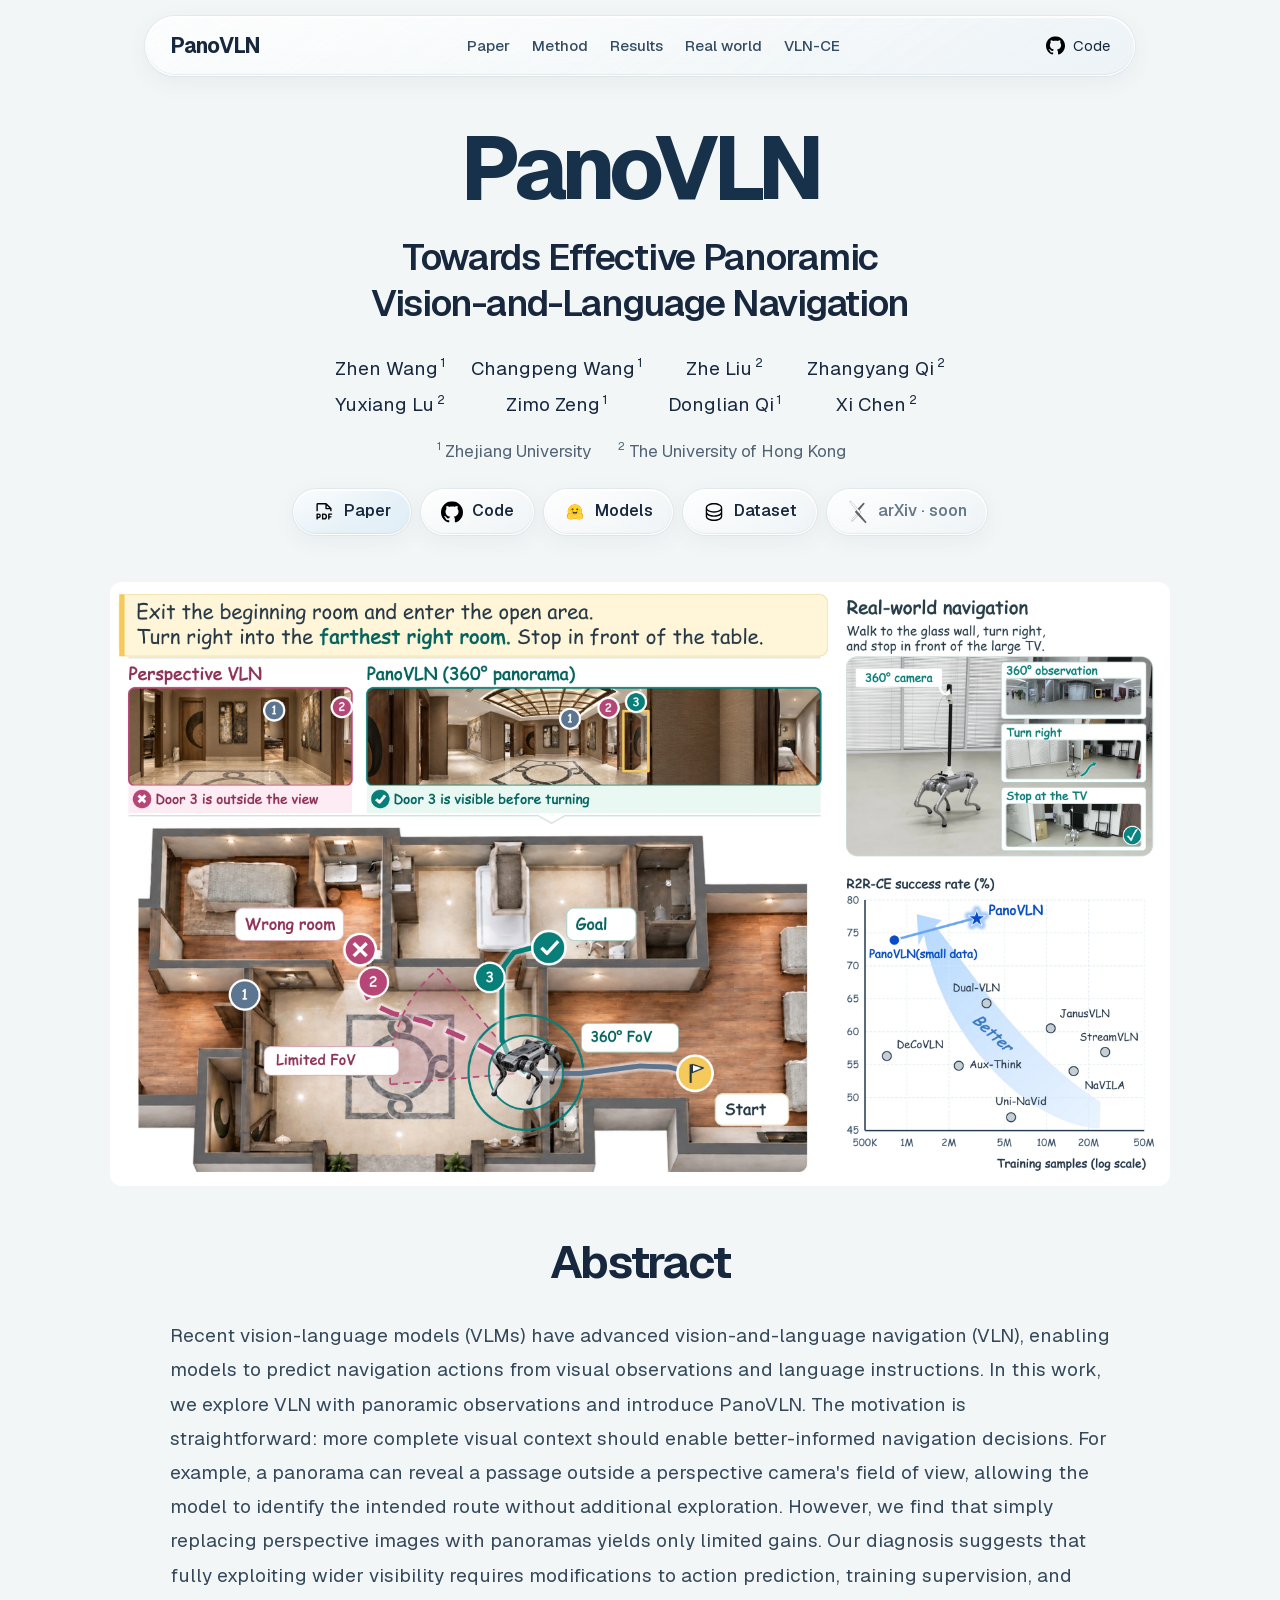
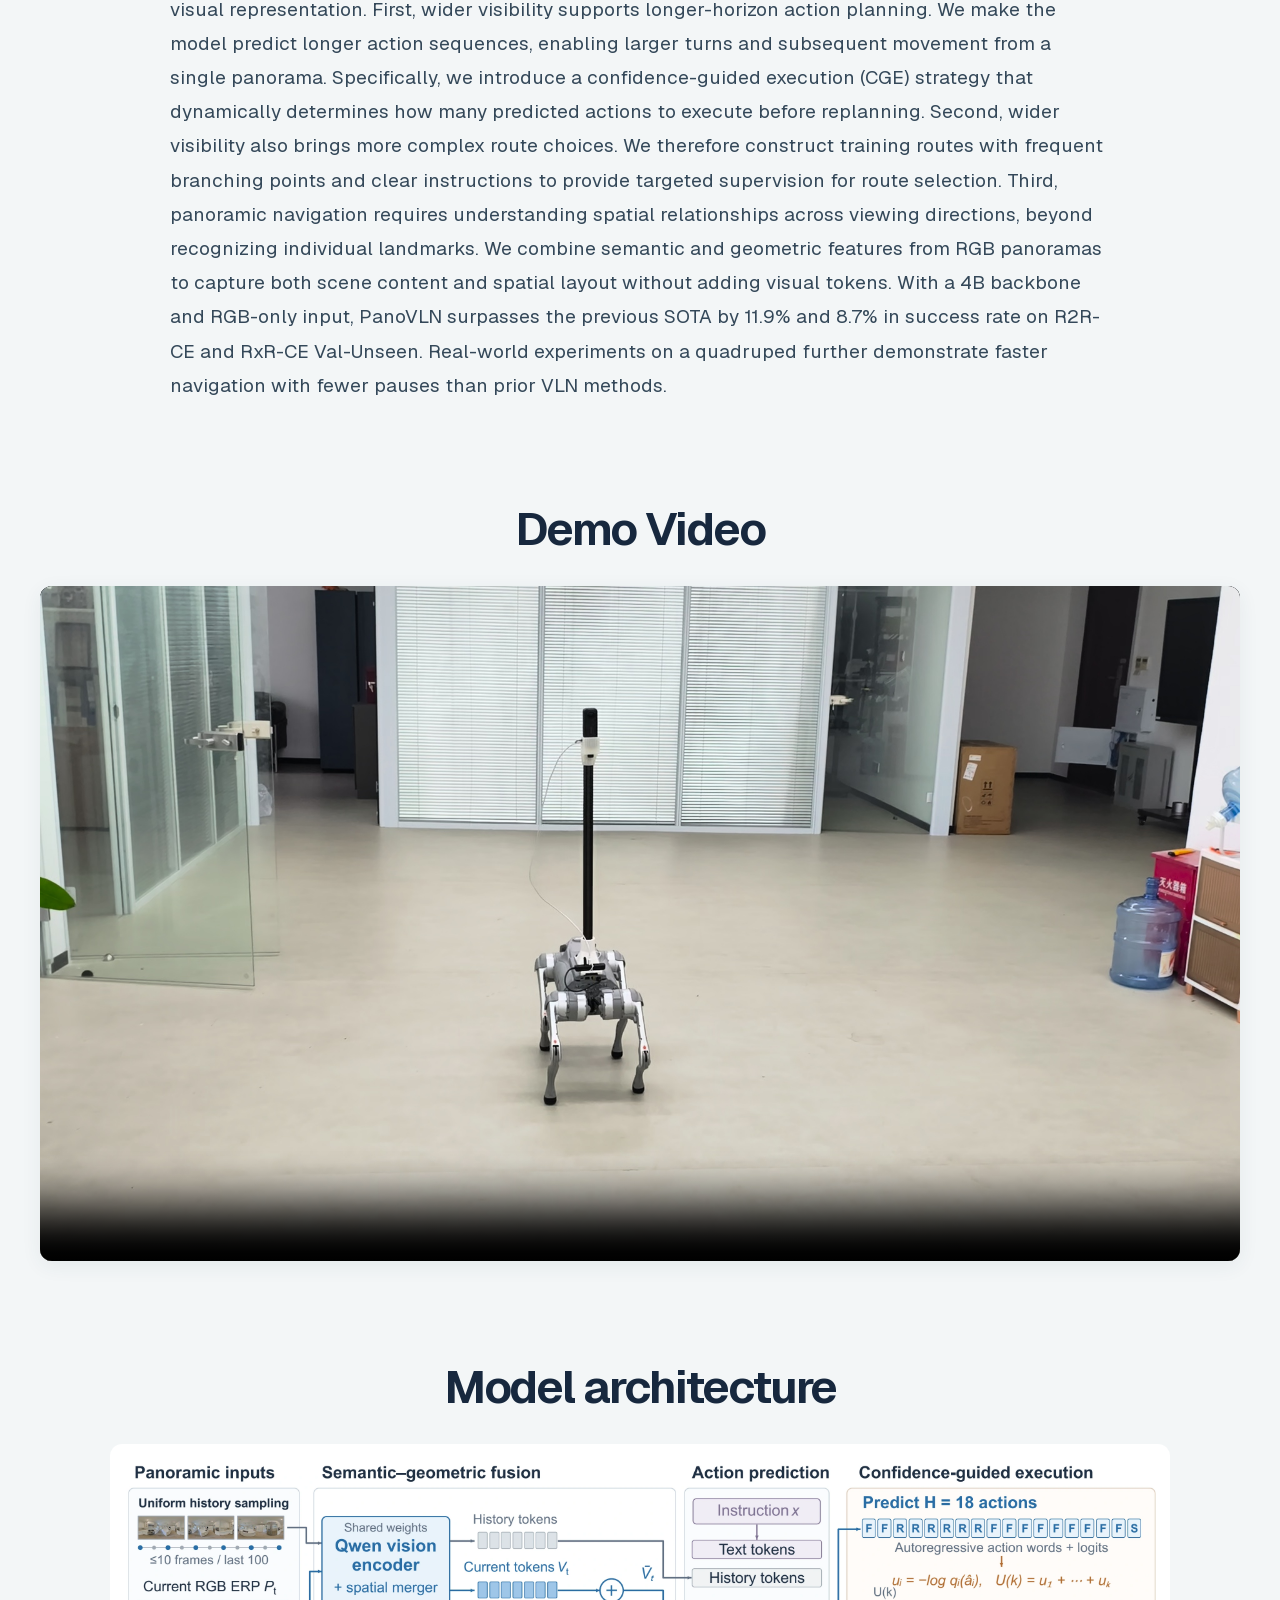
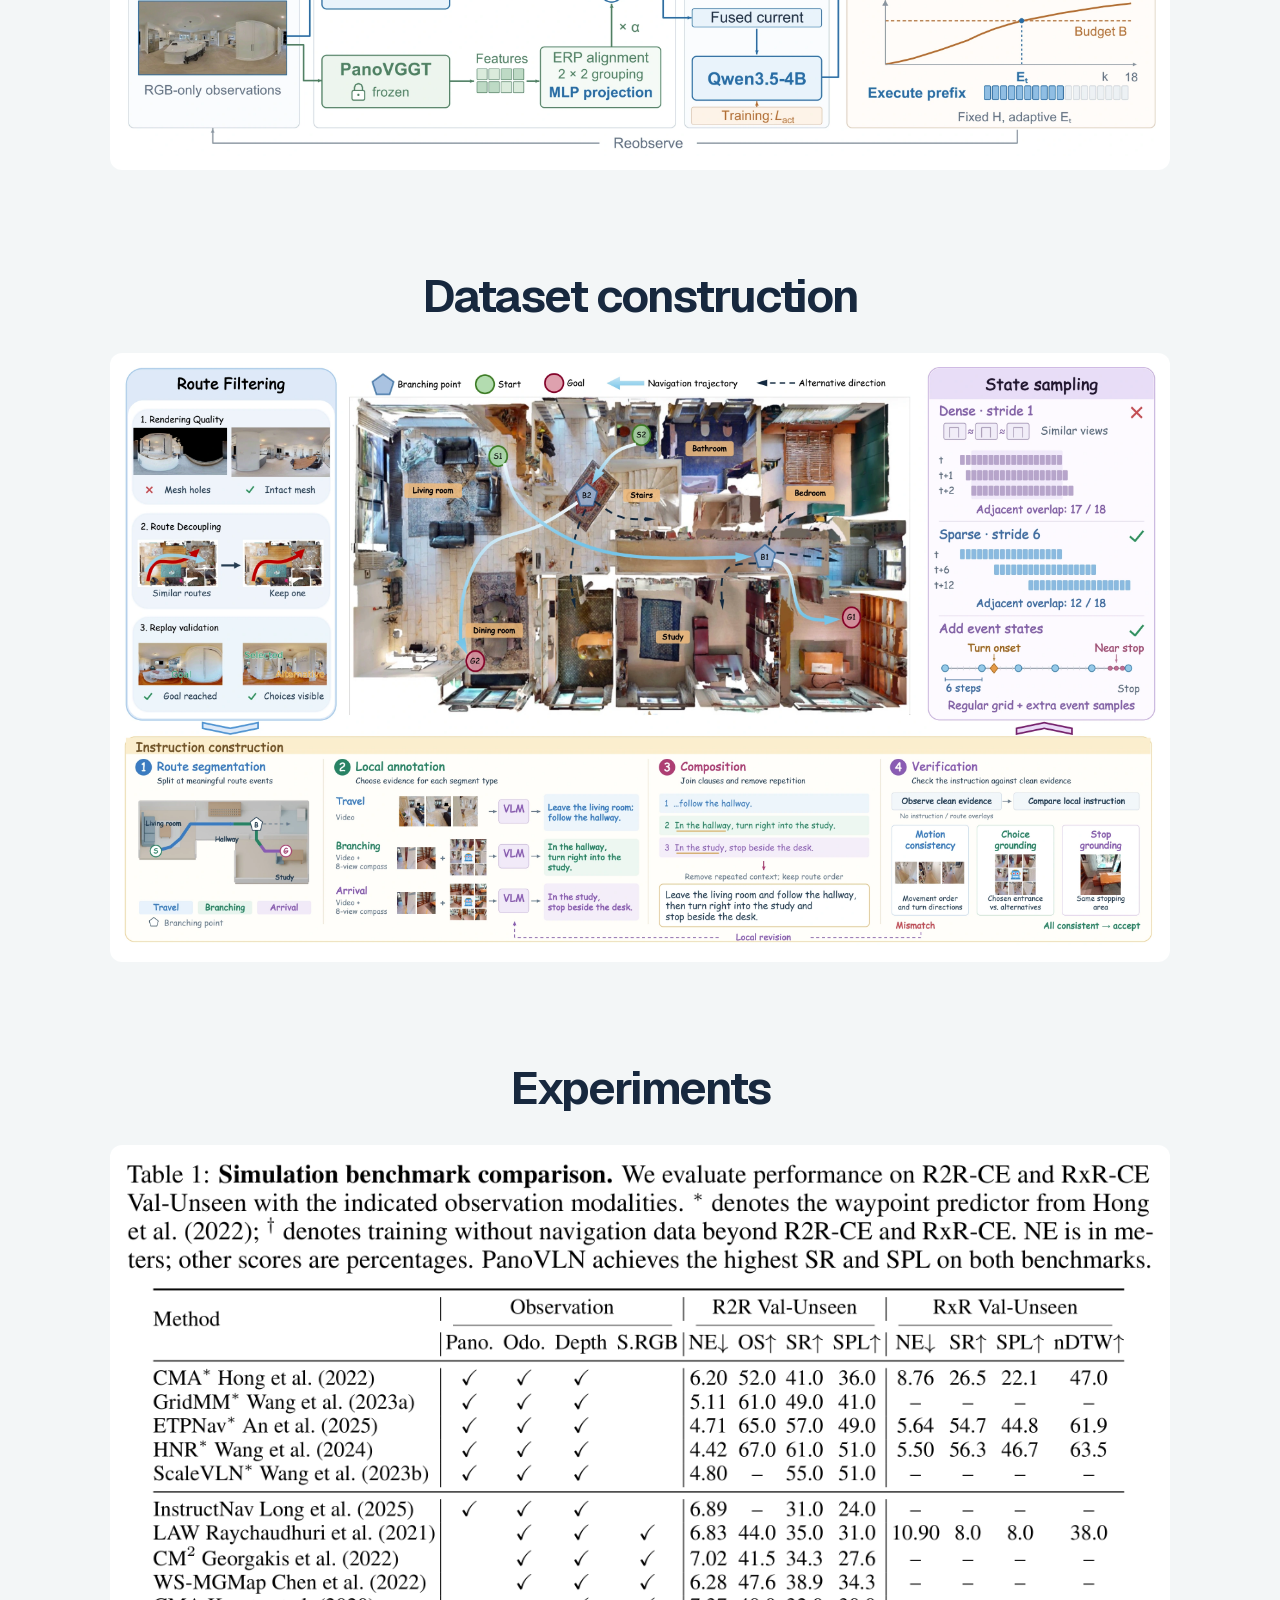
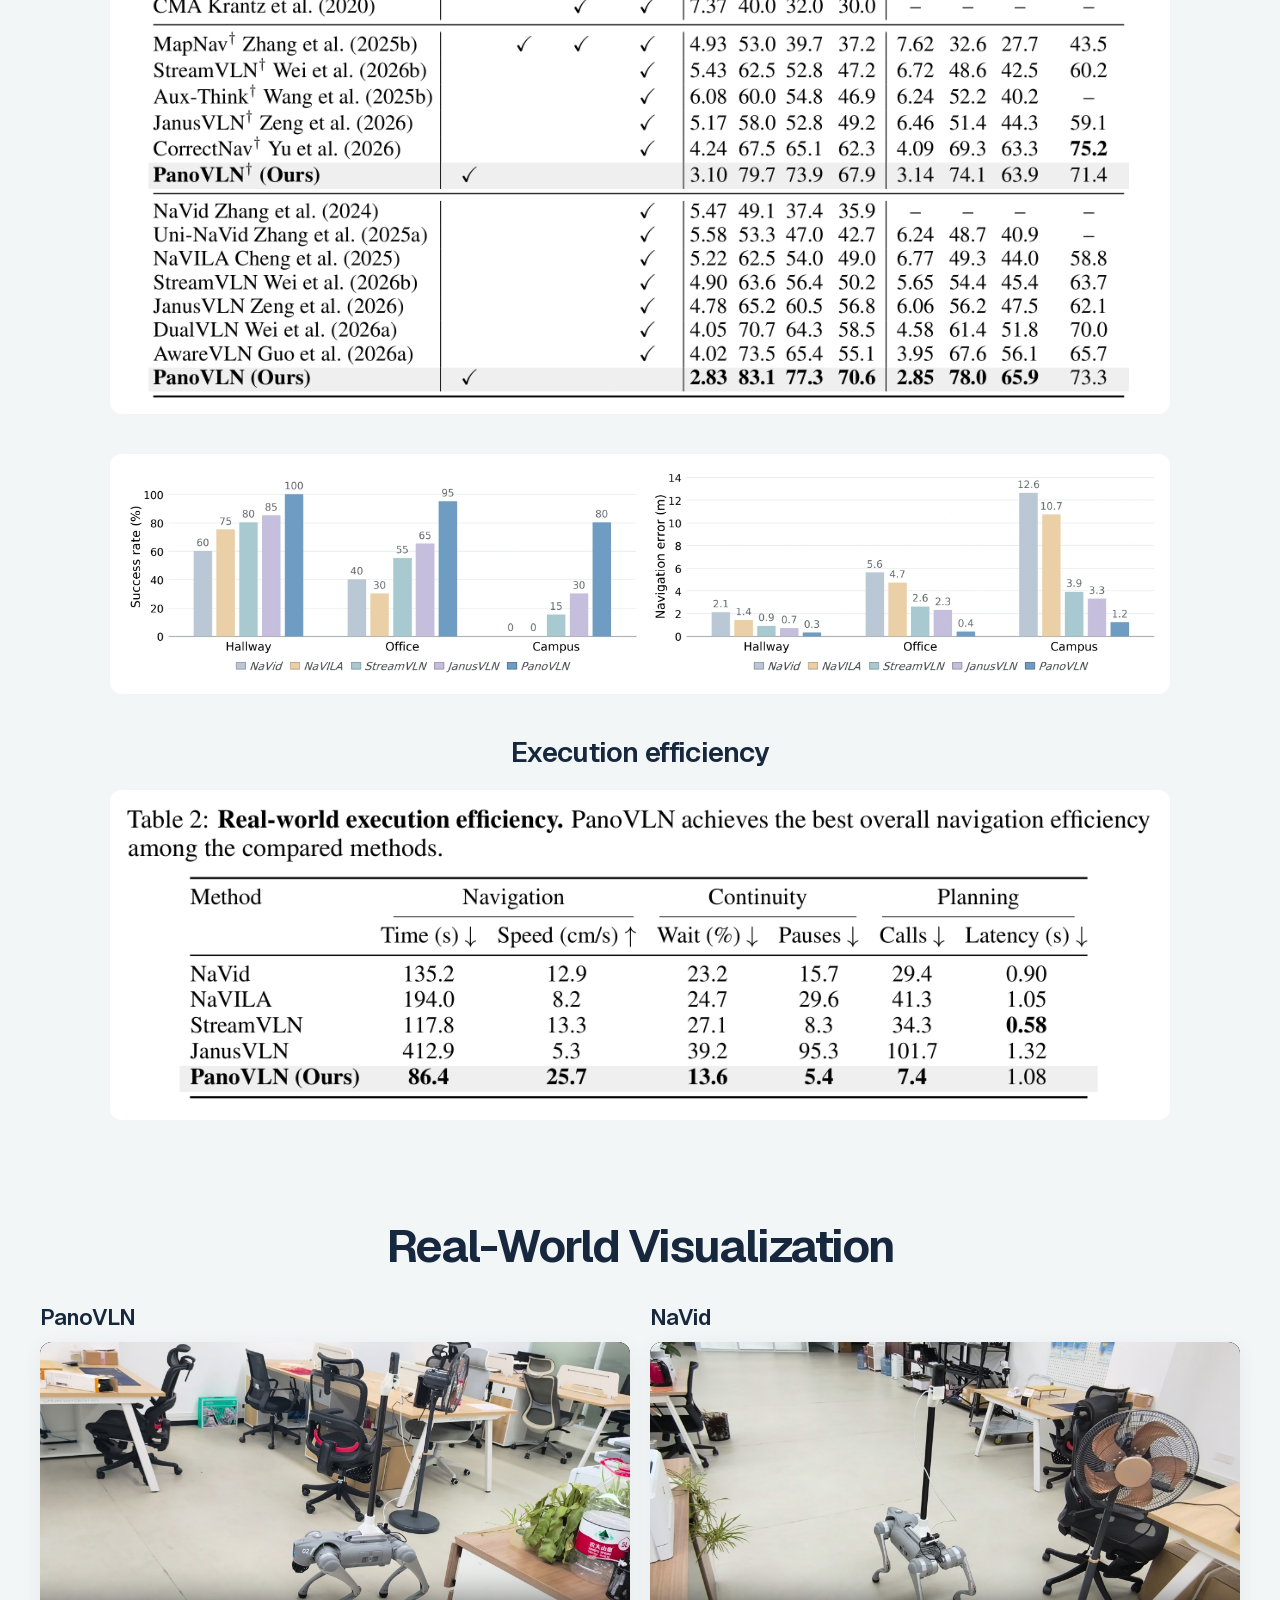
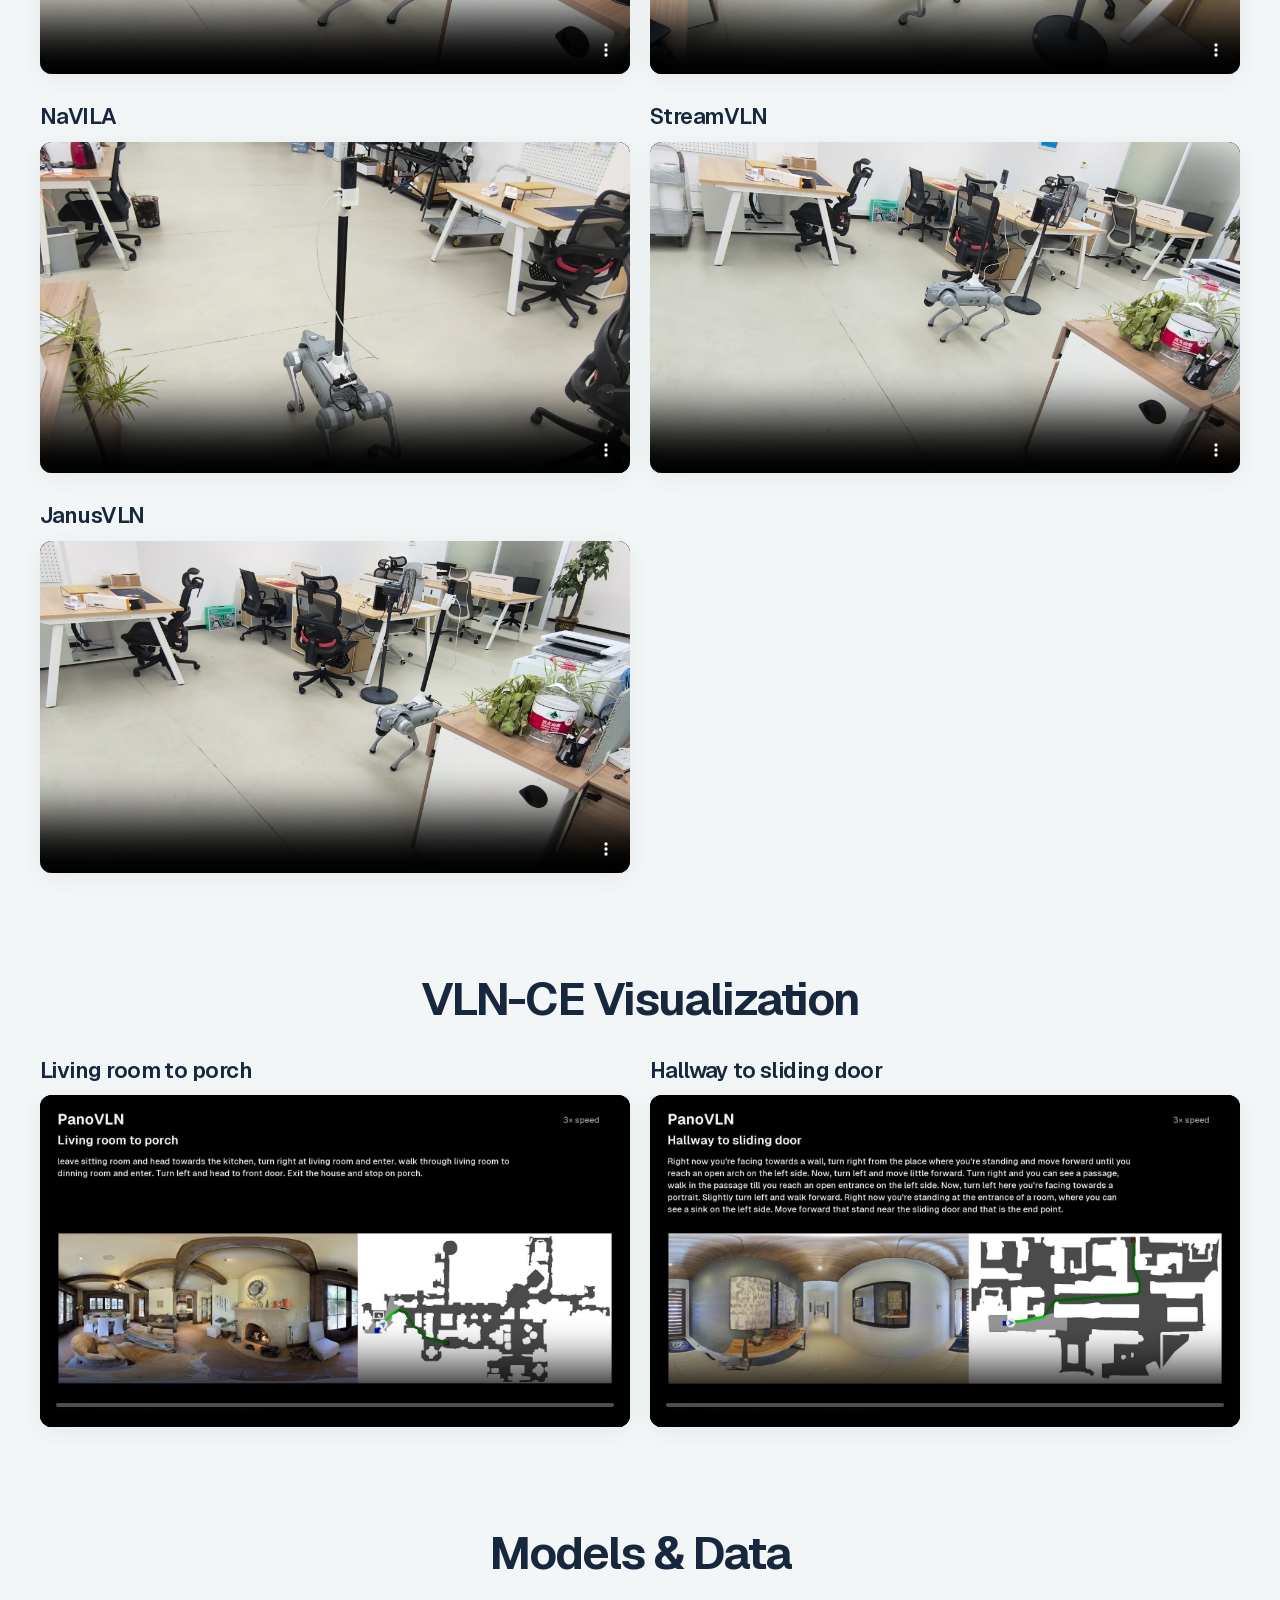
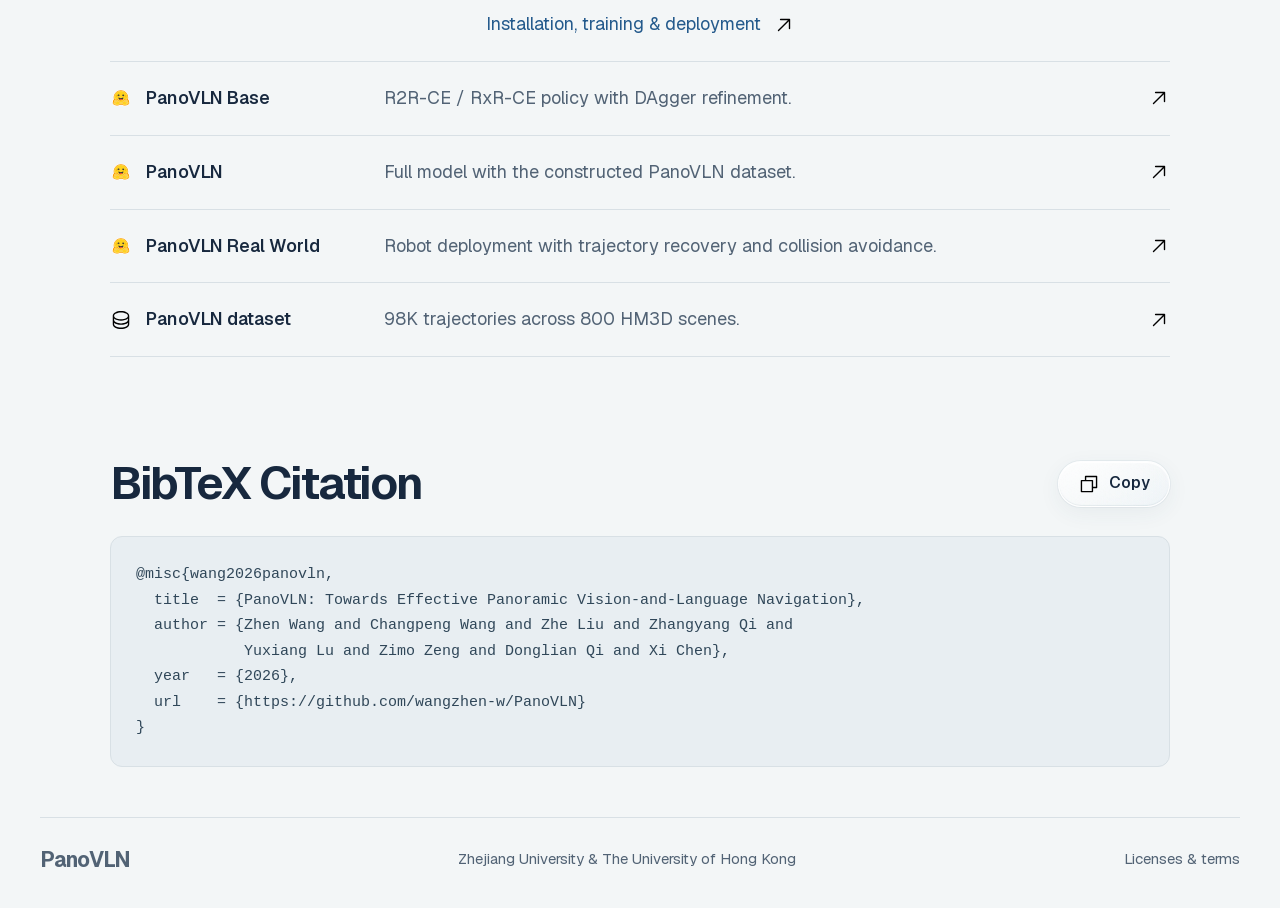
==== docs/index.html @ a627a8b5 "Publish light research page with native videos and clearer reproduction docs" ====
<!doctype html>
<html lang="en">
<head>
<meta charset="utf-8"><meta name="viewport" content="width=device-width, initial-scale=1">
<title>PanoVLN — Towards Effective Panoramic Vision-and-Language Navigation</title>
<meta name="description" content="PanoVLN: panoramic vision-and-language navigation. Research, real-world demonstrations, source code, models and data.">
<meta property="og:title" content="PanoVLN"><meta property="og:description" content="Towards Effective Panoramic Vision-and-Language Navigation"><meta property="og:image" content="https://wangzhen-w.github.io/PanoVLN/assets/brand/social-card.png"><meta property="og:type" content="website">
<meta name="theme-color" content="#f3f6f7"><link rel="icon" href="assets/icons/phosphor/regular/panorama.svg" type="image/svg+xml"><link rel="canonical" href="https://wangzhen-w.github.io/PanoVLN/">
<link rel="preload" href="assets/fonts/geist.woff2" as="font" type="font/woff2" crossorigin>
<link rel="stylesheet" href="styles.css?v=20260928-light10"><script src="site.js?v=20260928-light10" defer></script>
</head>
<body>

<a class="skip" href="#main">Skip to content</a>
<header class="nav-shell"><div class="masthead glass"><a class="wordmark" href="#">PanoVLN</a><nav aria-label="Main navigation"><a href="#abstract">Paper</a><a href="#method">Method</a><a href="#results">Results</a><a href="#comparison">Real world</a><a href="#simulation">VLN-CE</a></nav><a class="repo-link" href="https://github.com/wangzhen-w/PanoVLN"><img class="icon" src="assets/icons/brands/github.svg" width="22" height="22" alt=""><span>Code</span></a></div></header>
<main id="main" class="wrap">
<section class="hero" aria-labelledby="project-title">
<div class="hero-copy"><h1 id="project-title">PanoVLN</h1><p class="paper-title">Towards Effective Panoramic<br class="title-break"> Vision-and-Language Navigation</p>
<div class="authors"><span>Zhen Wang<sup>1</sup></span><span>Changpeng Wang<sup>1</sup></span><span>Zhe Liu<sup>2</sup></span><span>Zhangyang Qi<sup>2</sup></span><span>Yuxiang Lu<sup>2</sup></span><span>Zimo Zeng<sup>1</sup></span><span>Donglian Qi<sup>1</sup></span><span>Xi Chen<sup>2</sup></span></div>
<p class="affiliations"><span><sup>1</sup> Zhejiang University</span><span><sup>2</sup> The University of Hong Kong</span></p>
<div class="hero-links"><a class="button glass-control solid" href="assets/paper/PanoVLN.pdf"><img class="icon" src="assets/icons/phosphor/regular/file-pdf.svg" width="22" height="22" alt=""> Paper</a><a class="button glass-control" href="https://github.com/wangzhen-w/PanoVLN"><img class="icon" src="assets/icons/brands/github.svg" width="22" height="22" alt=""> Code</a><a class="button glass-control" href="https://huggingface.co/wangzhen-w/PanoVLN"><img class="icon" src="assets/icons/brands/huggingface.svg" width="22" height="22" alt=""> Models</a><a class="button glass-control" href="https://huggingface.co/datasets/wangzhen-w/PanoVLN"><img class="icon" src="assets/icons/phosphor/regular/database.svg" width="22" height="22" alt=""> Dataset</a><span class="button glass-control unavailable" aria-disabled="true" title="The arXiv link will be added after publication"><img class="icon" src="assets/icons/brands/arxiv.svg" width="22" height="22" alt=""> arXiv · soon</span></div>
</div>
</section>

<figure class="teaser paper-figure"><a href="assets/figures/teaser-teaser.pdf" aria-label="Open the teaser at full resolution"><img src="assets/figures/teaser-teaser.webp" width="3196" height="1802" alt="PanoVLN teaser: panoramic visibility reveals the correct route, with simulation and real-world navigation examples."></a></figure>
<section id="abstract" class="research-section"><h2>Abstract</h2><div class="reading-column"><p>Recent vision-language models (VLMs) have advanced vision-and-language navigation (VLN), enabling models to predict navigation actions from visual observations and language instructions. In this work, we explore VLN with panoramic observations and introduce PanoVLN. The motivation is straightforward: more complete visual context should enable better-informed navigation decisions. For example, a panorama can reveal a passage outside a perspective camera&#x27;s field of view, allowing the model to identify the intended route without additional exploration. However, we find that simply replacing perspective images with panoramas yields only limited gains. Our diagnosis suggests that fully exploiting wider visibility requires modifications to action prediction, training supervision, and visual representation. First, wider visibility supports longer-horizon action planning. We make the model predict longer action sequences, enabling larger turns and subsequent movement from a single panorama. Specifically, we introduce a confidence-guided execution (CGE) strategy that dynamically determines how many predicted actions to execute before replanning. Second, wider visibility also brings more complex route choices. We therefore construct training routes with frequent branching points and clear instructions to provide targeted supervision for route selection. Third, panoramic navigation requires understanding spatial relationships across viewing directions, beyond recognizing individual landmarks. We combine semantic and geometric features from RGB panoramas to capture both scene content and spatial layout without adding visual tokens. With a 4B backbone and RGB-only input, PanoVLN surpasses the previous SOTA by 11.9% and 8.7% in success rate on R2R-CE and RxR-CE Val-Unseen. Real-world experiments on a quadruped further demonstrate faster navigation with fewer pauses than prior VLN methods.</p></div></section>
<section id="demo" class="research-section film-section"><h2>Demo Video</h2><div class="film-frame"><video id="film" controls playsinline preload="none" poster="assets/media/film-poster.jpg" src="https://github.com/user-attachments/assets/2ca7c19a-fc3a-4a7e-b298-9d9e195b6a5f" aria-label="PanoVLN real-world navigation"></video></div></section>
<section id="method" class="research-section paper-panel"><div class="section-heading"><h2>Model architecture</h2></div><figure class="architecture paper-figure"><a href="assets/figures/model_architecture-model_architecture.pdf" aria-label="Open the architecture in full resolution"><img src="assets/figures/model_architecture-model_architecture.webp" width="3200" height="926" loading="lazy" alt="PanoVLN architecture: panoramic observations, semantic-geometric fusion, action prediction, and confidence-guided execution."></a></figure></section>
<section id="data-pipeline" class="research-section"><h2>Dataset construction</h2><figure class="paper-figure"><a href="assets/figures/data_pipeline-data_pipeline.pdf" aria-label="Open the data construction pipeline at full resolution"><img src="assets/figures/data_pipeline-data_pipeline.webp" loading="lazy" alt="PanoVLN data construction pipeline from candidate routes through instruction annotation and quality filtering."></a></figure></section>
<section id="results" class="research-section"><h2>Experiments</h2>
<figure class="paper-figure table-figure"><a href="assets/tables/simulation-main.pdf" aria-label="Open the simulation table at full resolution"><img src="assets/tables/simulation-main.png" width="2418" height="1974" loading="lazy" alt="Original LaTeX Table 1: simulation benchmark comparison, including all 24 methods and R2R-CE and RxR-CE metrics."></a></figure>
<figure class="paper-figure result-figure"><a href="assets/figures/real_world_exp-realworld_exp.pdf" aria-label="Open real-world results at full resolution"><img src="assets/figures/real_world_exp-realworld_exp.webp" loading="lazy" alt="Real-world navigation results for Hallway, Office and Campus."></a></figure>
<div class="efficiency"><h3>Execution efficiency</h3><figure class="paper-figure table-figure"><a href="assets/tables/execution-efficiency.pdf" aria-label="Open the execution efficiency table at full resolution"><img src="assets/tables/execution-efficiency.png" width="2418" height="720" loading="lazy" alt="Original LaTeX Table 2: navigation time, speed, waiting, pauses, planning calls and latency for all five methods."></a></figure></div>
</section>
<section id="comparison" class="research-section media-section"><h2>Real-World Visualization</h2><div class="video-grid">
<article class="video-card"><h3>PanoVLN</h3><div class="film-frame"><video controls playsinline preload="none" poster="assets/media/panovln-poster.jpg" src="https://github.com/user-attachments/assets/f3a8c636-5ad6-4d5c-8291-da6e7641c8be" aria-label="PanoVLN real-world navigation at 3× speed"></video></div></article>
<article class="video-card"><h3>NaVid</h3><div class="film-frame"><video controls playsinline preload="none" poster="assets/media/navid-poster.jpg" src="https://github.com/user-attachments/assets/16b2ff15-a84b-4d64-a1a7-80d7c3ccb86d" aria-label="NaVid real-world navigation at 3× speed"></video></div></article>
<article class="video-card"><h3>NaVILA</h3><div class="film-frame"><video controls playsinline preload="none" poster="assets/media/navila-poster.jpg" src="https://github.com/user-attachments/assets/f60b5563-864b-4beb-9338-941ab6a6f411" aria-label="NaVILA real-world navigation at 3× speed"></video></div></article>
<article class="video-card"><h3>StreamVLN</h3><div class="film-frame"><video controls playsinline preload="none" poster="assets/media/streamvln-poster.jpg" src="https://github.com/user-attachments/assets/5499f2dc-4884-4ae6-aeed-c8c189a0433d" aria-label="StreamVLN real-world navigation at 3× speed"></video></div></article>
<article class="video-card"><h3>JanusVLN</h3><div class="film-frame"><video controls playsinline preload="none" poster="assets/media/janusvln-poster.jpg" src="https://github.com/user-attachments/assets/894c9259-29b9-40a0-90aa-f6267f1a38db" aria-label="JanusVLN real-world navigation at 3× speed"></video></div></article>
</div></section>
<section id="simulation" class="research-section media-section"><h2>VLN-CE Visualization</h2><div class="video-grid">
<article class="video-card"><h3>Living room to porch</h3><div class="film-frame"><video controls playsinline preload="none" poster="assets/media/simulation-01-poster.jpg" src="https://github.com/user-attachments/assets/9127a263-9b48-4298-916e-2ea46c7b7335" aria-label="PanoVLN simulation: Living room to porch"></video></div></article>
<article class="video-card"><h3>Hallway to sliding door</h3><div class="film-frame"><video controls playsinline preload="none" poster="assets/media/simulation-02-poster.jpg" src="https://github.com/user-attachments/assets/218f66a5-7057-4802-91a4-cfaea3b119a6" aria-label="PanoVLN simulation: Hallway to sliding door"></video></div></article>
</div></section>
<section id="resources" class="research-section paper-panel"><div class="section-heading"><h2>Models &amp; Data</h2><p><a class="inline-link" href="https://github.com/wangzhen-w/PanoVLN#getting-started">Installation, training &amp; deployment <img class="icon" src="assets/icons/phosphor/regular/arrow-up-right.svg" width="22" height="22" alt=""></a></p></div>
<div class="resource-list">
<a href="https://huggingface.co/wangzhen-w/PanoVLN_base"><span class="resource-name"><img class="icon" src="assets/icons/brands/huggingface.svg" width="22" height="22" alt=""> PanoVLN Base</span><span>R2R-CE / RxR-CE policy with DAgger refinement.</span><img class="icon" src="assets/icons/phosphor/regular/arrow-up-right.svg" width="22" height="22" alt=""></a>
<a href="https://huggingface.co/wangzhen-w/PanoVLN"><span class="resource-name"><img class="icon" src="assets/icons/brands/huggingface.svg" width="22" height="22" alt=""> PanoVLN</span><span>Full model with the constructed PanoVLN dataset.</span><img class="icon" src="assets/icons/phosphor/regular/arrow-up-right.svg" width="22" height="22" alt=""></a>
<a href="https://huggingface.co/wangzhen-w/PanoVLN_realworld"><span class="resource-name"><img class="icon" src="assets/icons/brands/huggingface.svg" width="22" height="22" alt=""> PanoVLN Real World</span><span>Robot deployment with trajectory recovery and collision avoidance.</span><img class="icon" src="assets/icons/phosphor/regular/arrow-up-right.svg" width="22" height="22" alt=""></a>
<a href="https://huggingface.co/datasets/wangzhen-w/PanoVLN"><span class="resource-name"><img class="icon" src="assets/icons/phosphor/regular/database.svg" width="22" height="22" alt=""> PanoVLN dataset</span><span>98K trajectories across 800 HM3D scenes.</span><img class="icon" src="assets/icons/phosphor/regular/arrow-up-right.svg" width="22" height="22" alt=""></a>
</div>

</section>
<section id="citation-section" class="research-section paper-panel citation-section"><div class="citation-heading"><h2>BibTeX Citation</h2><button id="copy-citation" class="button glass-control"><img class="icon" src="assets/icons/phosphor/regular/copy.svg" width="22" height="22" alt=""> Copy</button></div><pre><code id="citation">@misc{wang2026panovln,
  title  = {PanoVLN: Towards Effective Panoramic Vision-and-Language Navigation},
  author = {Zhen Wang and Changpeng Wang and Zhe Liu and Zhangyang Qi and
            Yuxiang Lu and Zimo Zeng and Donglian Qi and Xi Chen},
  year   = {2026},
  url    = {https://github.com/wangzhen-w/PanoVLN}
}</code></pre><span id="copy-status" role="status" class="visually-hidden"></span></section>
</main>
<footer class="footer wrap"><a class="wordmark" href="#">PanoVLN</a><p>Zhejiang University &amp; The University of Hong Kong</p><a href="https://github.com/wangzhen-w/PanoVLN#license">Licenses &amp; terms</a></footer>
</body></html>
---- docs/styles.css ----
@font-face{font-family:Geist;src:url('assets/fonts/geist.woff2') format('woff2');font-weight:100 900;font-display:swap}
:root{color-scheme:light;--bg:#f3f6f7;--surface:#fff;--text:#17283e;--muted:#526375;--accent:#245a8c;--line:#d8e0e5;font-family:Geist,-apple-system,BlinkMacSystemFont,'Segoe UI',sans-serif;color:var(--text);background:var(--bg);font-synthesis:none}
*{box-sizing:border-box}html{scroll-behavior:smooth;scroll-padding-top:95px}body{margin:0;font-size:18px;line-height:1.6;overflow-wrap:break-word}a{color:var(--accent);text-decoration:none}a:hover{text-decoration:underline}button{font:inherit;cursor:pointer;color:inherit;border:0}button,a{-webkit-tap-highlight-color:transparent}img{max-width:100%;display:block}figure{margin:0}h1,h2,h3,p{margin-top:0}h2{font-size:clamp(32px,3.6vw,46px);line-height:1.15;letter-spacing:-.045em;font-weight:650;margin-bottom:30px;text-align:center}h3{font-size:23px;line-height:1.3;letter-spacing:-.025em;font-weight:600}p{margin-bottom:22px}sup{font-size:.65em;margin-left:3px}a:focus-visible,button:focus-visible,video:focus-visible,[tabindex]:focus-visible{outline:3px solid #3575a8;outline-offset:5px}::selection{background:#cce1ed}.wrap{width:min(1200px,calc(100% - 64px));margin-inline:auto}.research-section{margin:0 auto;padding:50px 0;max-width:1060px}.section-heading p{text-align:center;color:var(--muted);font-size:18px}.icon{width:22px;height:22px;flex:0 0 22px}.visually-hidden,.skip:not(:focus){position:absolute;width:1px;height:1px;padding:0;margin:-1px;overflow:hidden;clip:rect(0,0,0,0);white-space:nowrap;border:0}.skip:focus{position:fixed;z-index:1000;top:10px;left:10px;padding:12px;background:white;color:black}
/* Reflection and diffusion stay on controls, above the clear research content. */
.glass,.glass-control{position:relative;isolation:isolate;background:linear-gradient(145deg,#ffffffb8,#ffffff47 55%,#e8f1f76b);border:1px solid #ffffffd9;box-shadow:inset 0 1px 1px #fff,inset 0 -1px 1px #748c9f24,0 6px 22px #2b4b6110,0 0 0 1px #9db0be24;backdrop-filter:blur(24px) saturate(145%);-webkit-backdrop-filter:blur(24px) saturate(145%)}.glass::after,.glass-control::after{content:'';position:absolute;inset:0;border-radius:inherit;pointer-events:none;z-index:-1;background:radial-gradient(ellipse at var(--pointer-x,25%) var(--pointer-y,0%),#fff9,transparent 66%);opacity:.65}.glass-control:hover{background-color:#fff9}.glass-control:active{transform:scale(.98)}
.nav-shell{position:sticky;top:16px;z-index:50;width:min(990px,calc(100% - 40px));height:58px;margin:16px auto 0}.masthead{border-radius:999px;display:flex;align-items:center;justify-content:space-between;gap:22px;padding:12px 24px;background-color:#edf3f675}.wordmark{font-size:21px;font-weight:700;letter-spacing:-.04em;color:var(--text)}.masthead nav{display:flex;gap:22px;align-items:center}.masthead nav a{font-size:15px;font-weight:500;color:#344c61;white-space:nowrap}.masthead nav a:hover{color:#153b60;text-decoration:none}.repo-link{display:flex;align-items:center;gap:8px;color:var(--text);font-size:15px}.repo-link .icon{width:19px;height:19px;flex-basis:19px}
.hero{text-align:center;padding:48px 0 35px}.hero h1{font-size:clamp(66px,7vw,98px);line-height:1.02;letter-spacing:-.065em;font-weight:720;margin-bottom:22px;color:#17314b}.paper-title{font-size:clamp(25px,3vw,37px);line-height:1.22;letter-spacing:-.035em;font-weight:580;margin:0 auto 28px;max-width:950px}.authors{display:grid;grid-template-columns:repeat(4,max-content);justify-content:center;gap:7px 26px;font-size:19px;line-height:1.55}.affiliations{display:flex;justify-content:center;gap:24px;font-size:17px;color:var(--muted);margin:18px 0 24px}.hero-links{display:flex;flex-wrap:wrap;justify-content:center;gap:10px}.button{display:inline-flex;align-items:center;justify-content:center;gap:9px;border-radius:999px;padding:11px 19px;font-size:16px;font-weight:550;line-height:1.3;color:var(--text);text-decoration:none;transition:transform .25s,background .2s}.button:hover{text-decoration:none}.solid{background-color:#dcecf5}.unavailable{color:#657989;cursor:default}.unavailable .icon{opacity:.6}
.paper-figure{background:#fff;border-radius:12px;padding:14px;overflow:hidden}.paper-figure img{width:100%;height:auto}.teaser{margin:12px auto 0;max-width:1060px;padding:8px}.reading-column{max-width:940px;margin-inline:auto;font-size:19px;line-height:1.8;color:#344859}.reading-column p{margin:0}.film-section,.media-section{max-width:1200px}.film-frame{overflow:hidden;border-radius:12px;background:#101318;box-shadow:0 5px 20px #29465b12}.film-frame video{width:100%;aspect-ratio:16/9;object-fit:contain;display:block;background:#101318}.video-grid{display:grid;grid-template-columns:repeat(2,minmax(0,1fr));gap:28px 20px}.video-card h3{text-align:left;margin:0 0 11px;font-size:22px}.table-figure{padding:10px}.result-figure{margin-top:40px}.efficiency{margin-top:40px}.efficiency h3{text-align:center;margin-bottom:20px;font-size:28px}
.resource-list{border-top:1px solid var(--line)}.resource-list>a{display:grid;grid-template-columns:250px 1fr 22px;align-items:center;gap:24px;padding:22px 0;border-bottom:1px solid var(--line);color:var(--muted);font-size:18px;text-decoration:none}.resource-list>a:hover{color:var(--text)}.resource-name{font-weight:550;color:var(--text);display:flex;align-items:center;gap:14px}.inline-link{display:inline-flex;align-items:center;gap:12px}.citation-heading{display:flex;align-items:center;justify-content:space-between;gap:16px}.citation-heading h2{margin-bottom:0}.citation-section pre{white-space:pre;overflow:auto;background:#e8eef2;border:1px solid var(--line);padding:25px;border-radius:12px;font-size:15px;line-height:1.7;margin:26px 0 0;color:#304759}.footer{border-top:1px solid var(--line);padding:25px 0 32px;display:flex;align-items:center;justify-content:space-between;gap:20px;font-size:15px;color:var(--muted)}.footer p{margin:0}.footer a{color:var(--muted)}
@media(max-width:900px){.wrap{width:calc(100% - 40px)}.masthead{padding:12px 19px;gap:14px}.masthead nav{gap:15px}.masthead nav a{font-size:14px}.repo-link span{display:none}.authors{font-size:17px;gap:8px 18px}.paper-title{font-size:31px}.resource-list>a{grid-template-columns:220px 1fr 20px;font-size:16px;gap:12px}.research-section{padding-block:40px}.hero{padding-top:42px}}
@media(max-width:600px){body{font-size:17px}.wrap{width:calc(100% - 28px)}.nav-shell{width:calc(100% - 24px);top:10px;margin-top:10px;height:53px}.masthead{padding:12px 16px;gap:12px}.masthead .wordmark{display:none}.masthead nav{width:100%;justify-content:space-between;gap:10px;min-width:0}.masthead nav a{font-size:13px}.repo-link{display:none}.hero{padding:34px 0 24px}.hero h1{font-size:64px;margin-bottom:18px}.paper-title{font-size:25px;line-height:1.22;margin-bottom:25px}.title-break{display:none}.authors{grid-template-columns:repeat(2,max-content);gap:7px 20px;font-size:17px}.affiliations{flex-direction:column;gap:3px;margin:18px 0 22px;font-size:15px}.hero-links{gap:8px}.button{padding:10px 14px;font-size:15px}.button .icon{width:19px;height:19px;flex-basis:19px}.teaser{padding:4px;border-radius:8px;margin-top:8px}.research-section{padding:32px 0}h2{font-size:32px;margin-bottom:23px}.reading-column{font-size:18px;line-height:1.75}.paper-figure:not(.teaser){border-radius:8px;padding:5px}.film-frame{border-radius:8px}.video-grid{grid-template-columns:1fr;gap:24px}.video-card h3{font-size:21px;margin-bottom:10px}.resource-list>a{grid-template-columns:1fr 20px;padding:19px 0;gap:7px}.resource-list>a>span:nth-child(2){grid-row:2;font-size:16px;margin-left:36px}.resource-list>a>.icon{grid-row:1;grid-column:2}.citation-heading h2{font-size:30px}.citation-heading .button{font-size:14px;padding:9px 13px}.citation-section pre{font-size:13px;padding:18px}.footer{flex-wrap:wrap;padding:24px 0;font-size:14px}.footer p{order:3;width:100%}.efficiency,.result-figure{margin-top:28px}.efficiency h3{font-size:26px}}
@media(prefers-reduced-motion:reduce){html{scroll-behavior:auto}*,*::before,*::after{transition:none!important;animation:none!important}}
@media(prefers-reduced-transparency:reduce){.glass,.glass-control{backdrop-filter:none;-webkit-backdrop-filter:none;background:#edf3f6}.glass::after,.glass-control::after{display:none}}
@supports not (backdrop-filter:blur(1px)){.glass,.glass-control{background:#edf3f6}}
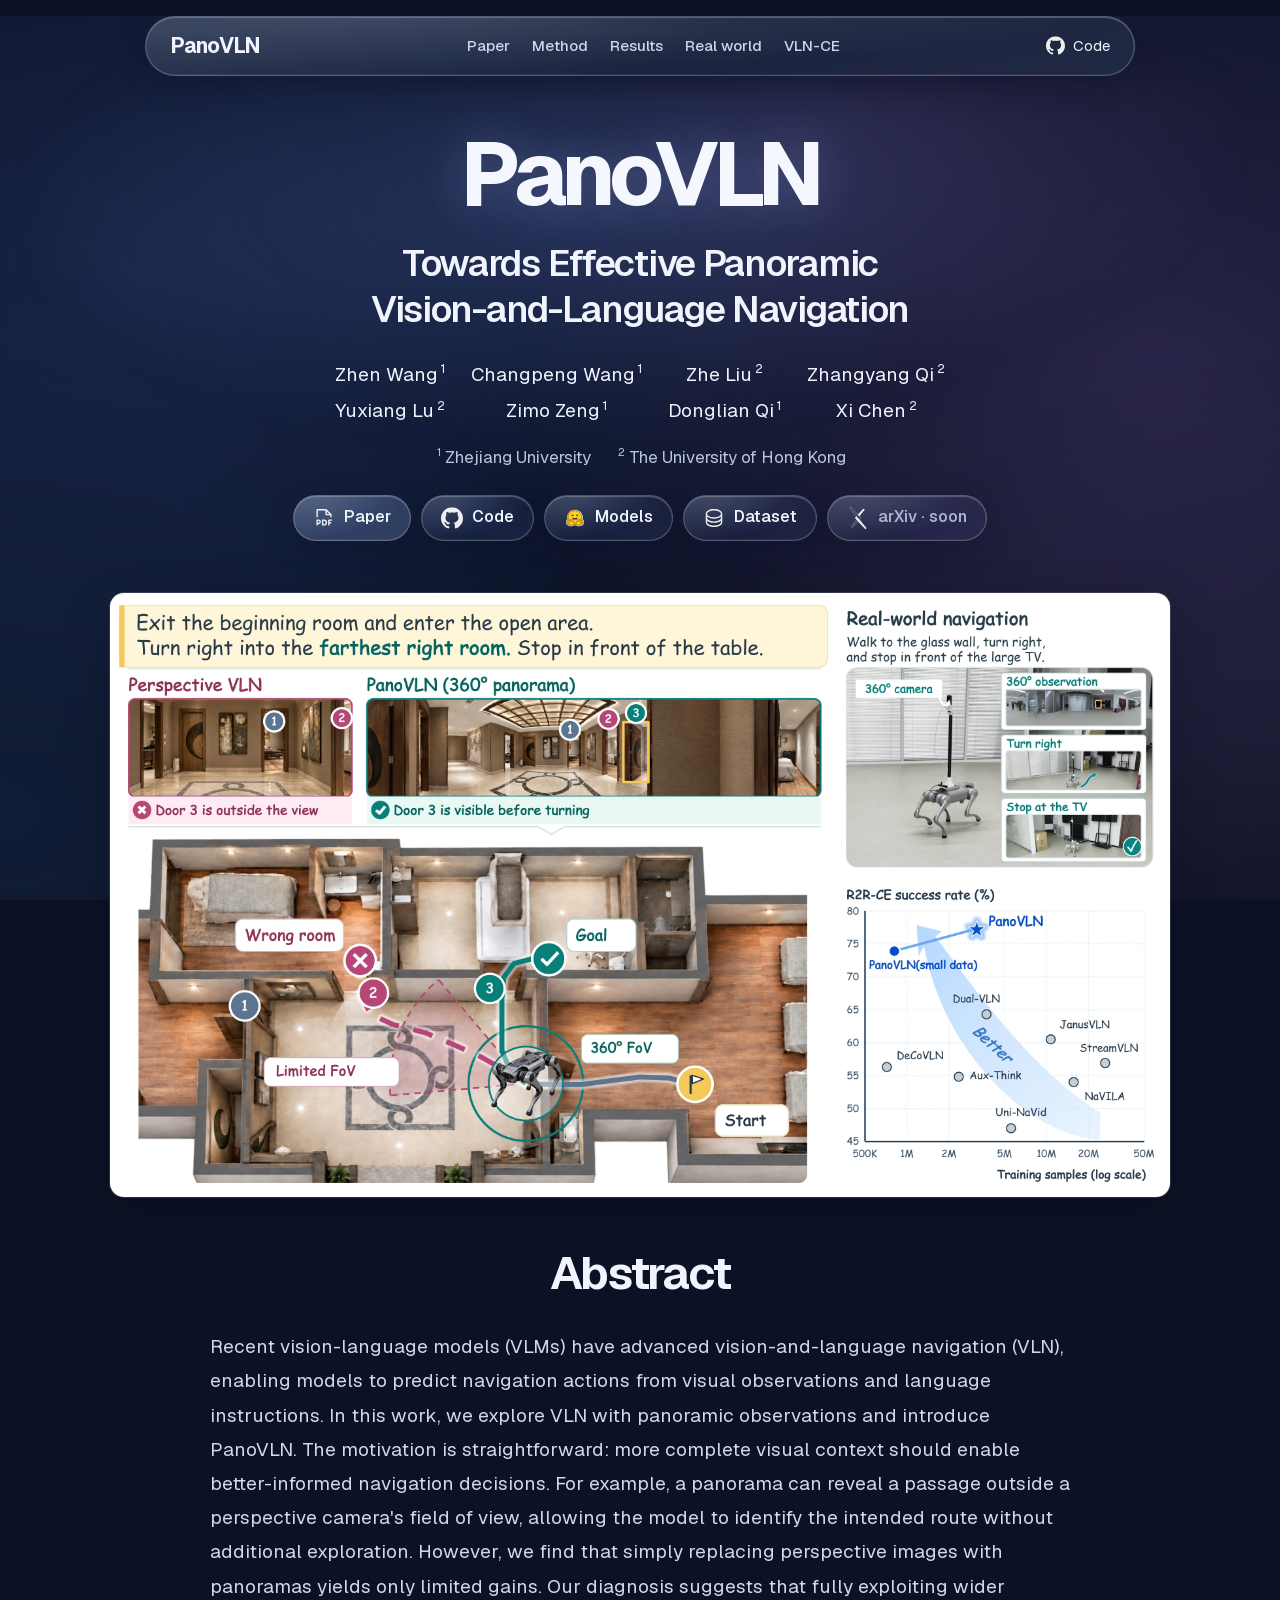
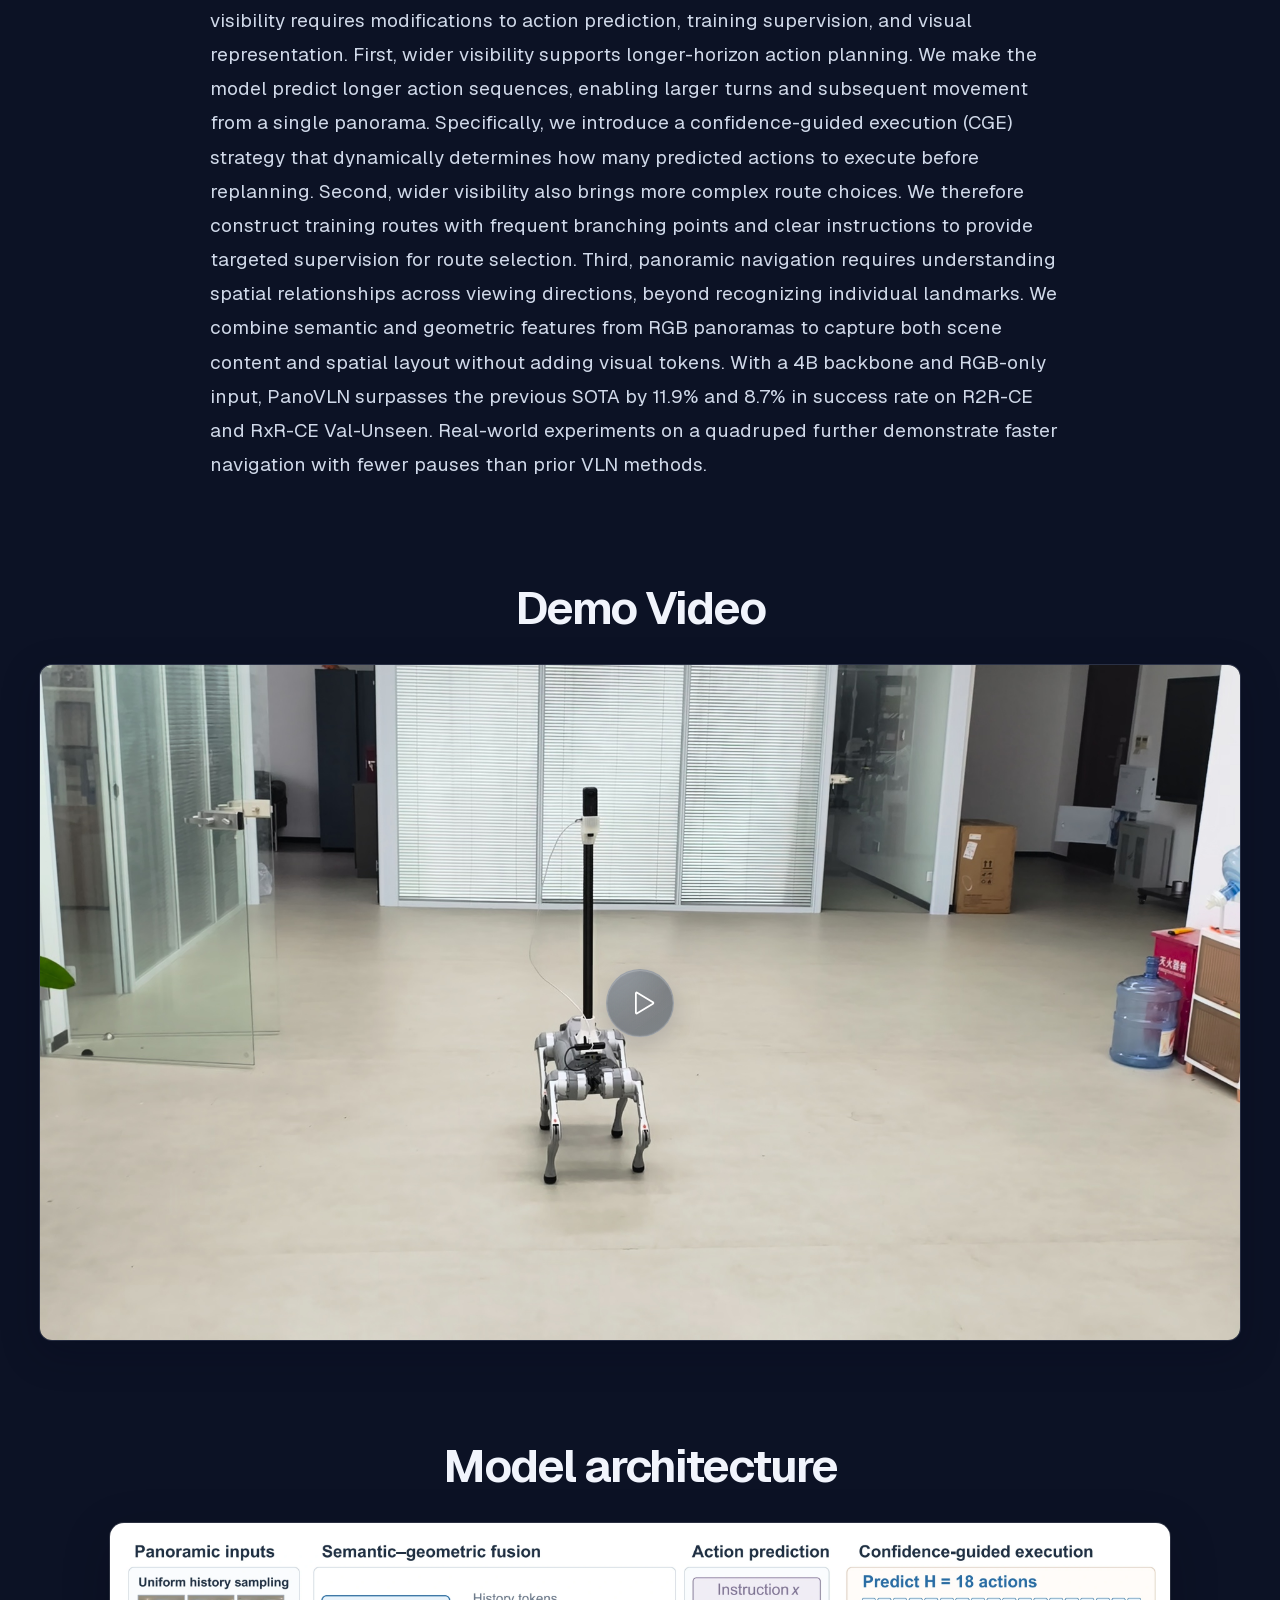
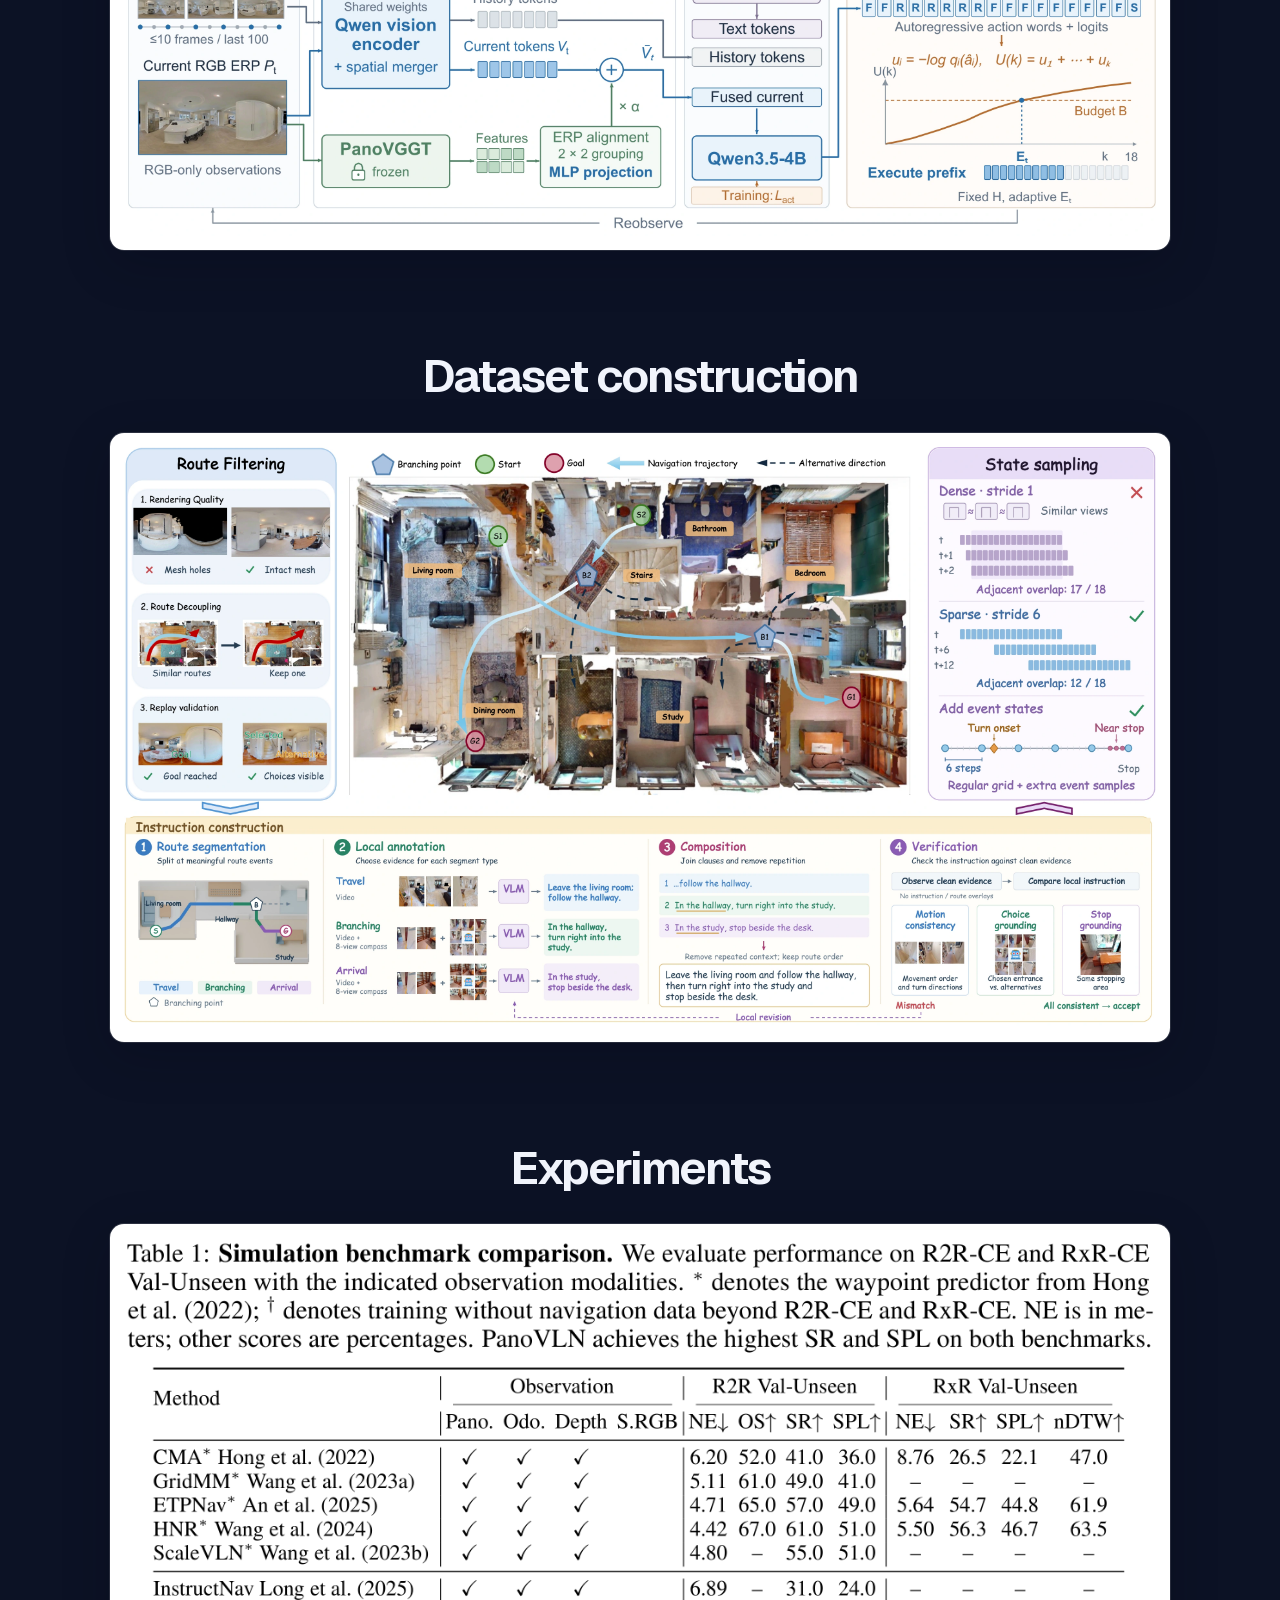
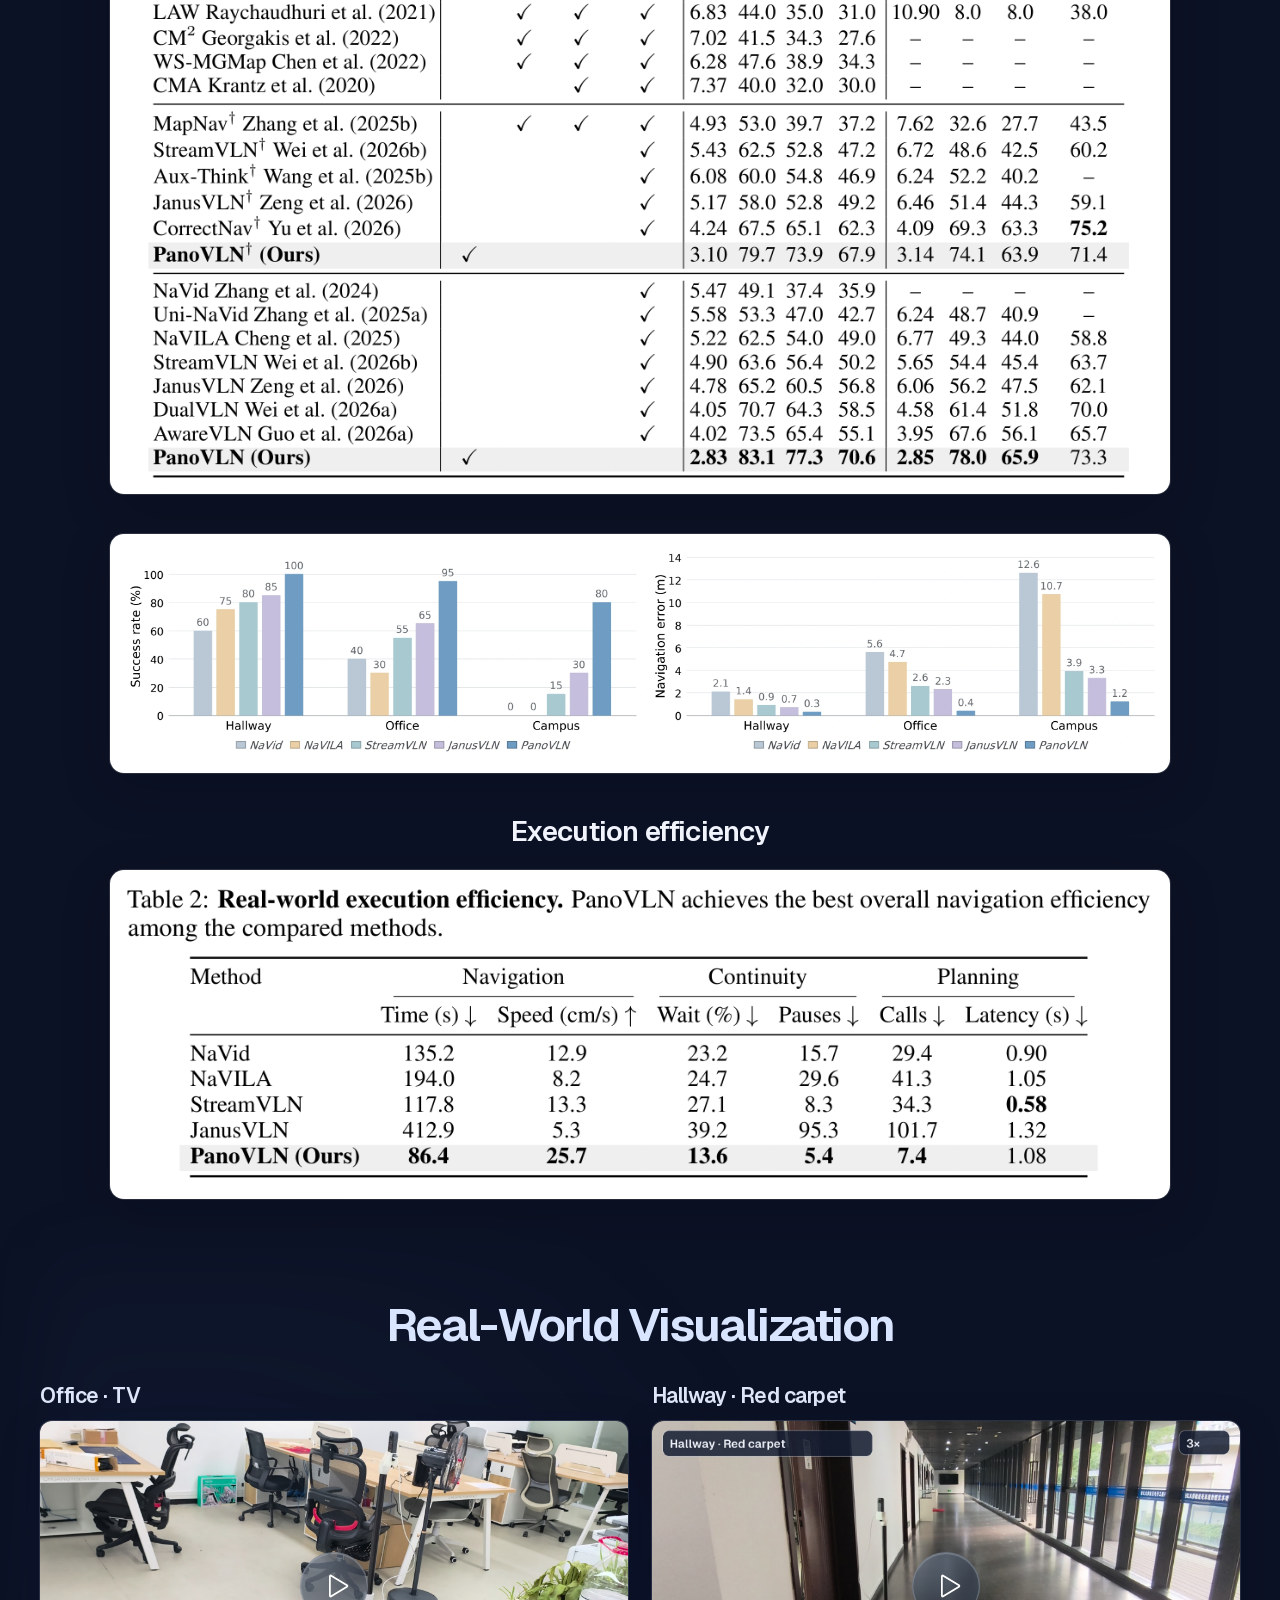
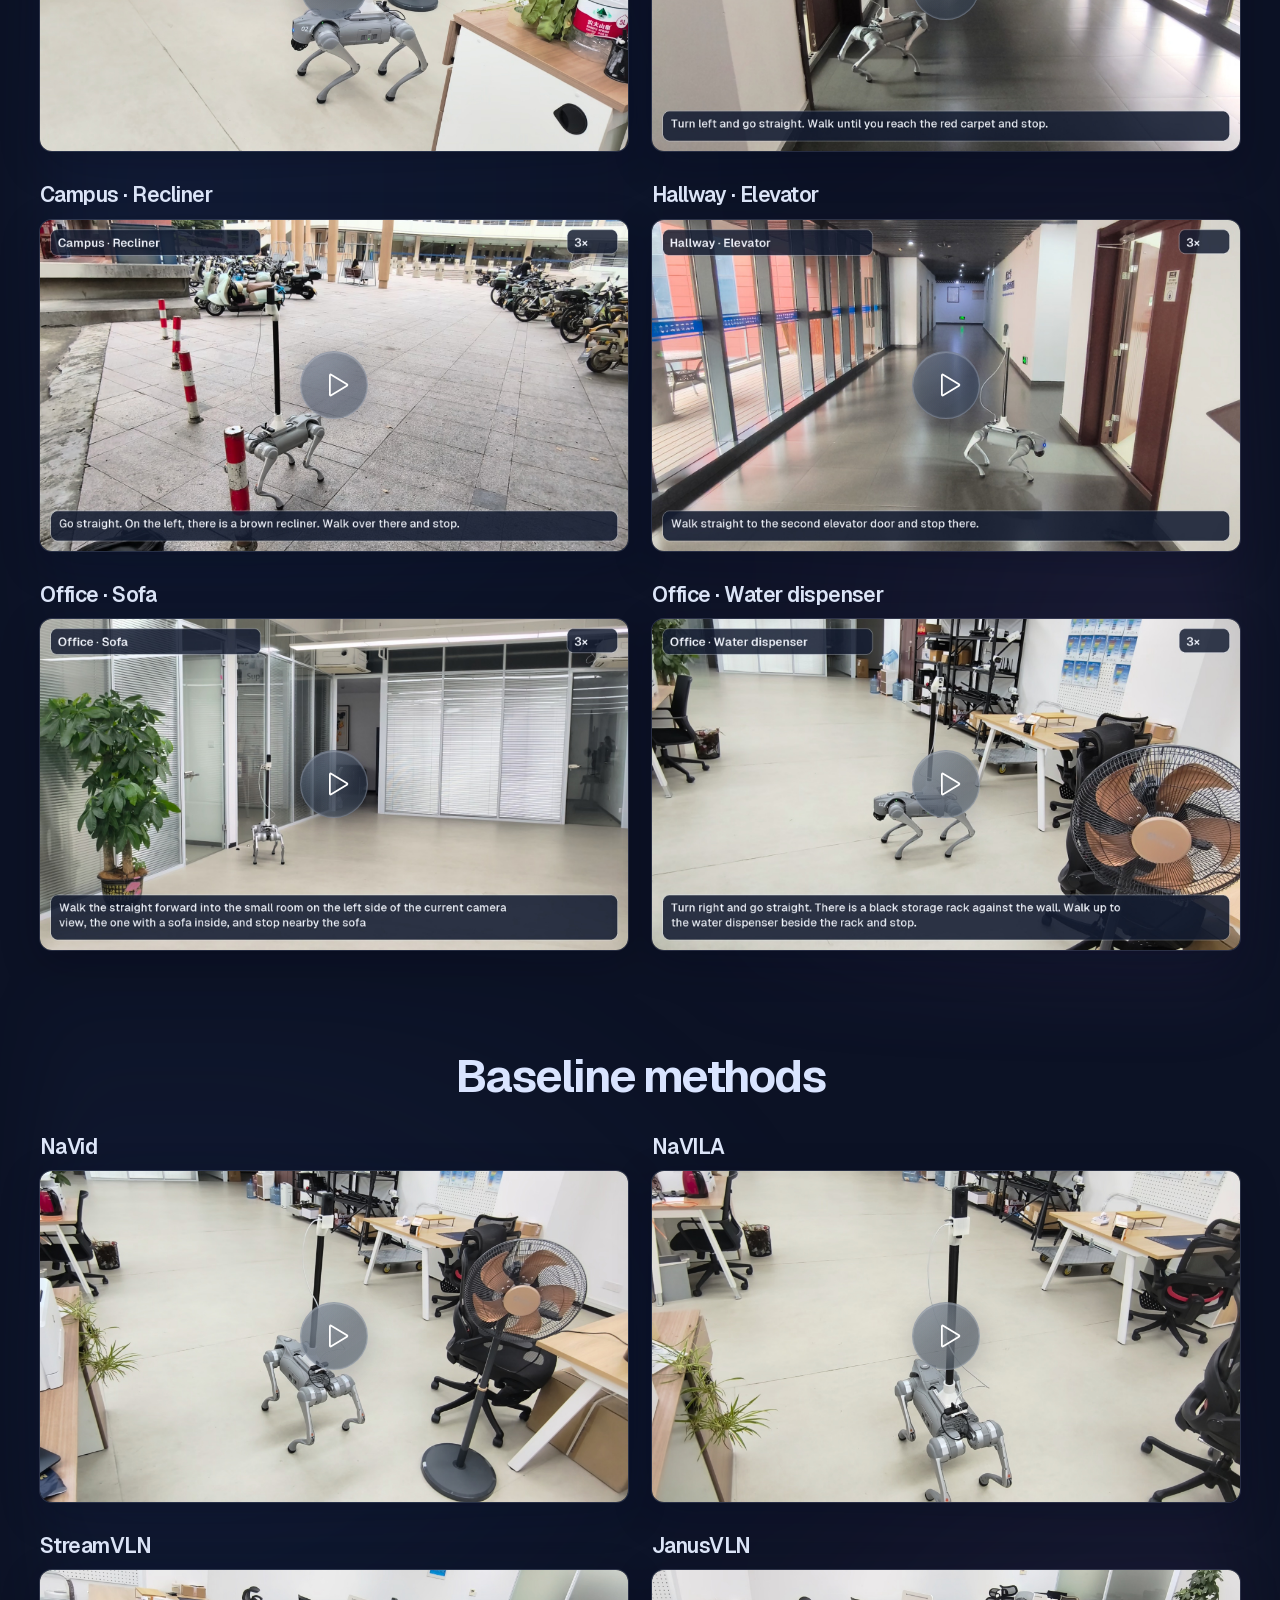
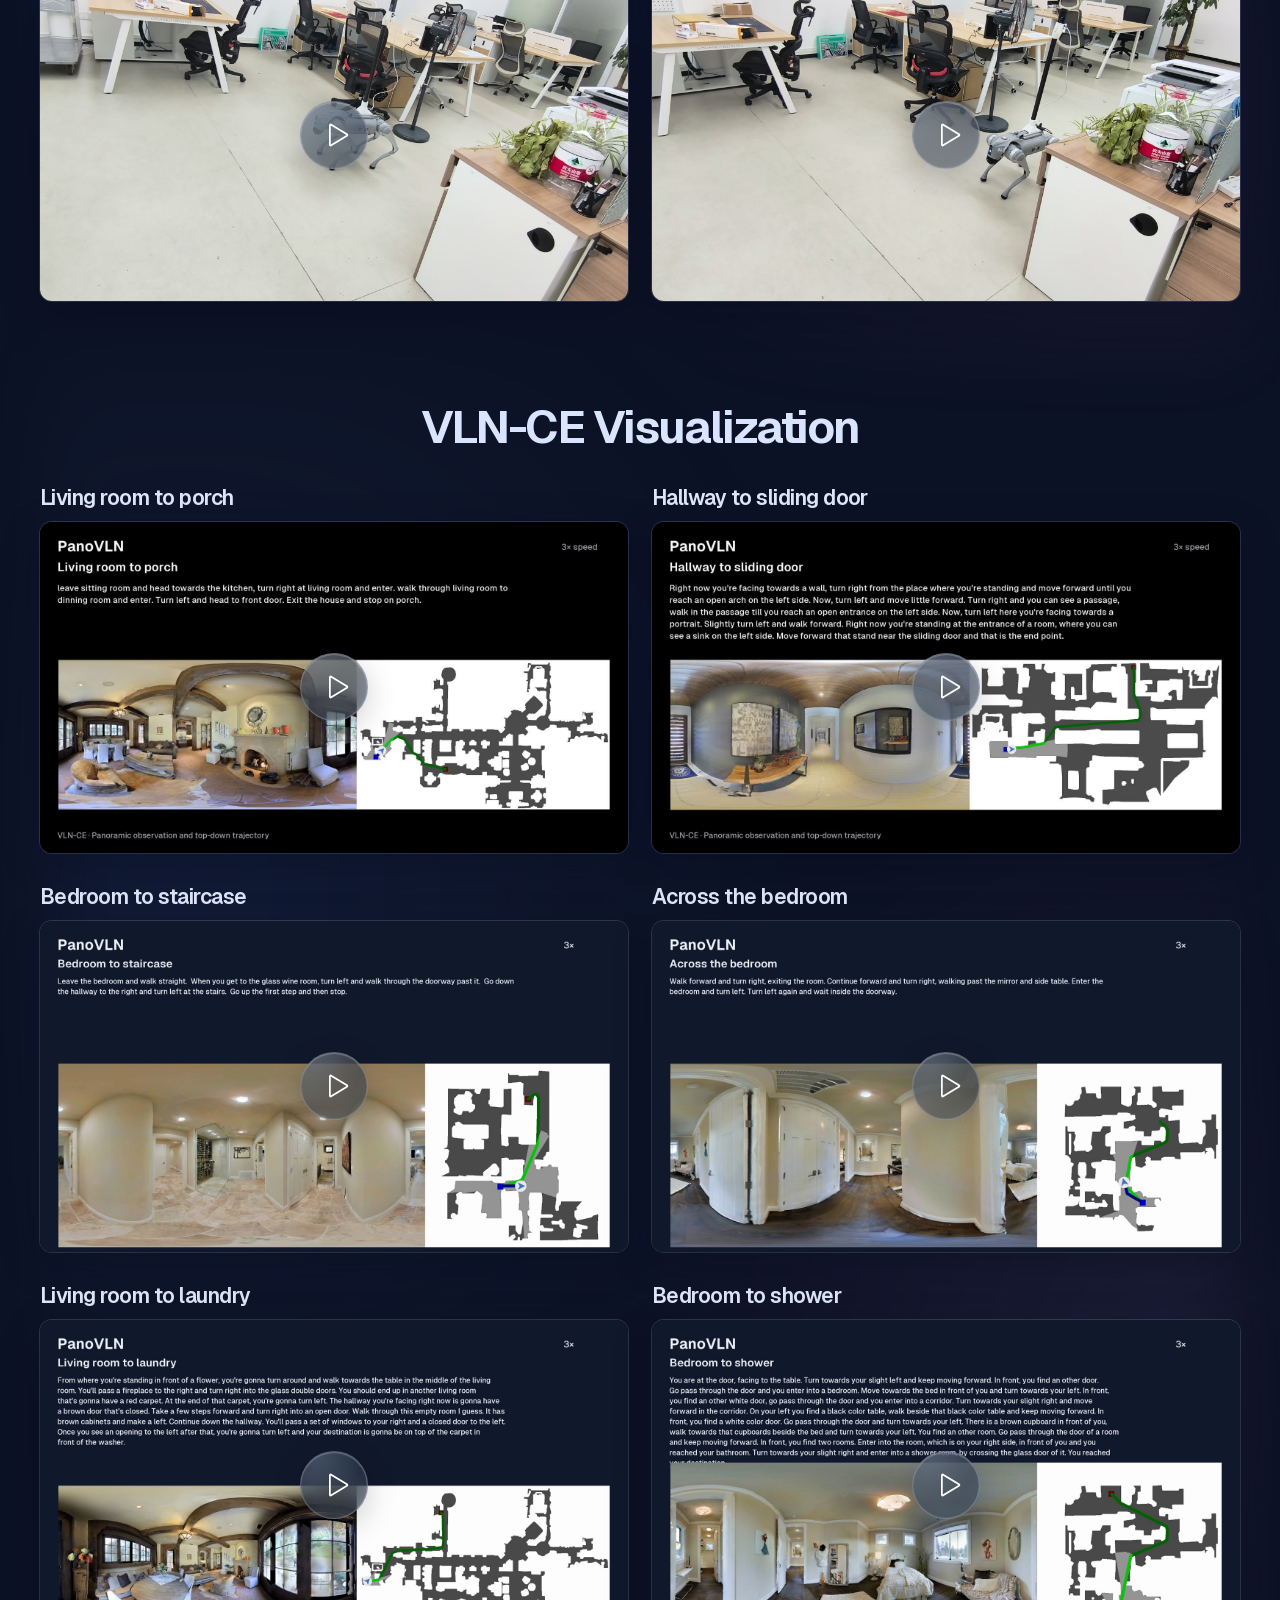
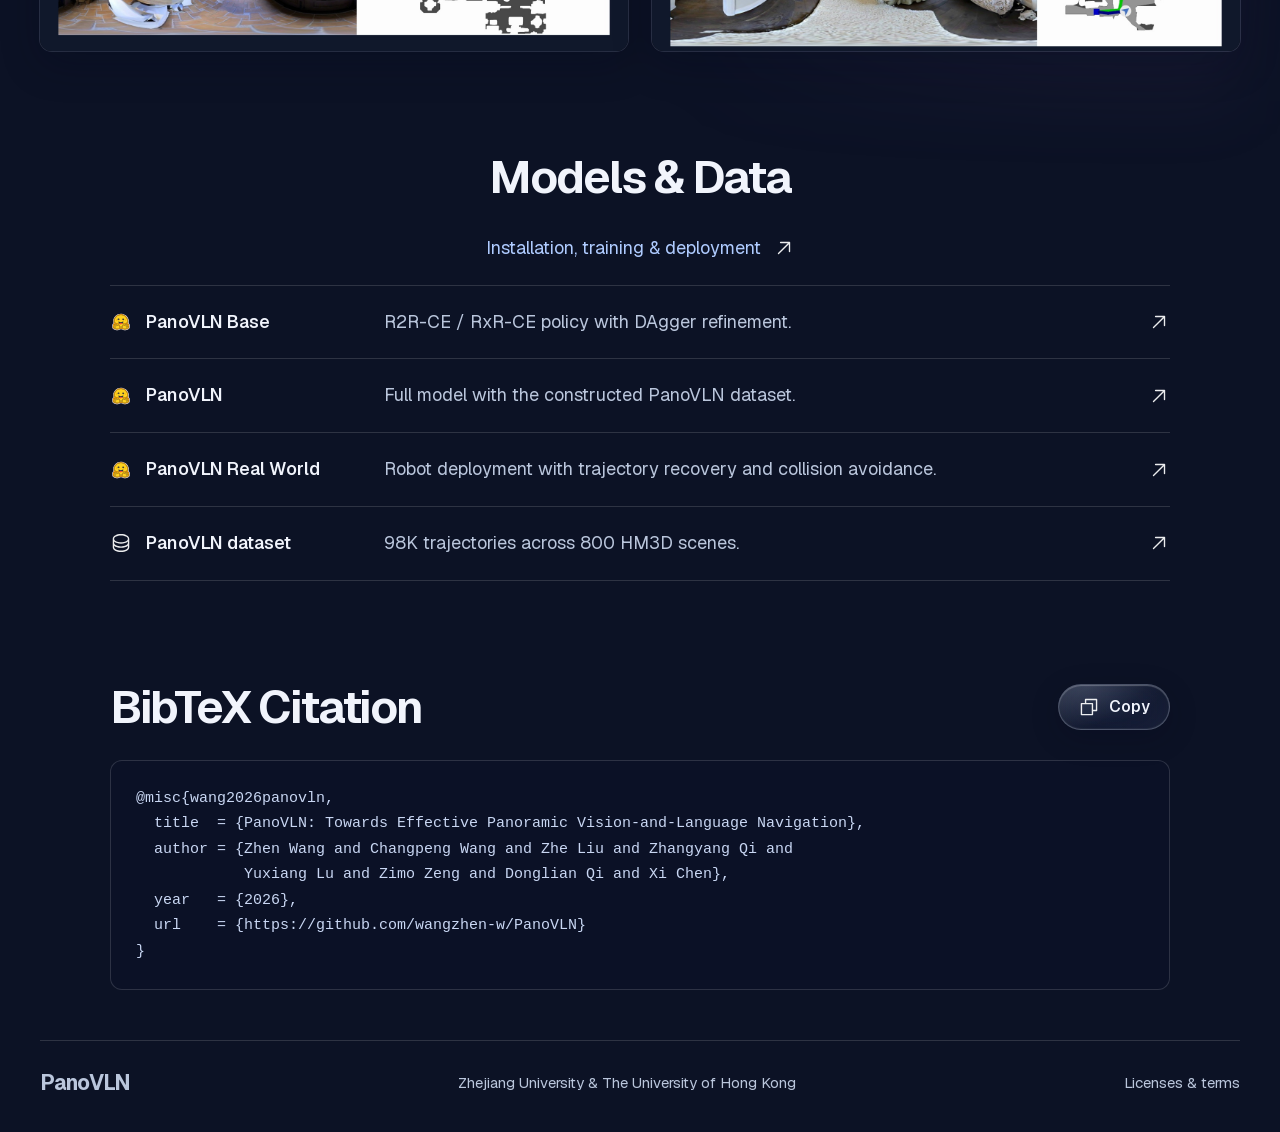
==== commit b2ab6d8f: "Add illuminated dark project page and more navigation examples" ====
--- a/docs/index.html
+++ b/docs/index.html
@@ -5,14 +5,14 @@
 <title>PanoVLN — Towards Effective Panoramic Vision-and-Language Navigation</title>
 <meta name="description" content="PanoVLN: panoramic vision-and-language navigation. Research, real-world demonstrations, source code, models and data.">
 <meta property="og:title" content="PanoVLN"><meta property="og:description" content="Towards Effective Panoramic Vision-and-Language Navigation"><meta property="og:image" content="https://wangzhen-w.github.io/PanoVLN/assets/brand/social-card.png"><meta property="og:type" content="website">
-<meta name="theme-color" content="#f3f6f7"><link rel="icon" href="assets/icons/phosphor/regular/panorama.svg" type="image/svg+xml"><link rel="canonical" href="https://wangzhen-w.github.io/PanoVLN/">
+<meta name="theme-color" content="#0c1225"><link rel="icon" href="assets/icons/phosphor/regular/panorama.svg" type="image/svg+xml"><link rel="canonical" href="https://wangzhen-w.github.io/PanoVLN/">
 <link rel="preload" href="assets/fonts/geist.woff2" as="font" type="font/woff2" crossorigin>
-<link rel="stylesheet" href="styles.css?v=20260928-light10"><script src="site.js?v=20260928-light10" defer></script>
+<link rel="stylesheet" href="styles.css?v=20260928-halo11"><script src="site.js?v=20260928-halo11" defer></script>
 </head>
 <body>
 
 <a class="skip" href="#main">Skip to content</a>
-<header class="nav-shell"><div class="masthead glass"><a class="wordmark" href="#">PanoVLN</a><nav aria-label="Main navigation"><a href="#abstract">Paper</a><a href="#method">Method</a><a href="#results">Results</a><a href="#comparison">Real world</a><a href="#simulation">VLN-CE</a></nav><a class="repo-link" href="https://github.com/wangzhen-w/PanoVLN"><img class="icon" src="assets/icons/brands/github.svg" width="22" height="22" alt=""><span>Code</span></a></div></header>
+<header class="nav-shell"><div class="masthead glass"><a class="wordmark" href="#">PanoVLN</a><nav aria-label="Main navigation"><a href="#abstract">Paper</a><a href="#method">Method</a><a href="#results">Results</a><a href="#realworld">Real world</a><a href="#simulation">VLN-CE</a></nav><a class="repo-link" href="https://github.com/wangzhen-w/PanoVLN"><img class="icon" src="assets/icons/brands/github.svg" width="22" height="22" alt=""><span>Code</span></a></div></header>
 <main id="main" class="wrap">
 <section class="hero" aria-labelledby="project-title">
 <div class="hero-copy"><h1 id="project-title">PanoVLN</h1><p class="paper-title">Towards Effective Panoramic<br class="title-break"> Vision-and-Language Navigation</p>
@@ -32,8 +32,15 @@
 <figure class="paper-figure result-figure"><a href="assets/figures/real_world_exp-realworld_exp.pdf" aria-label="Open real-world results at full resolution"><img src="assets/figures/real_world_exp-realworld_exp.webp" loading="lazy" alt="Real-world navigation results for Hallway, Office and Campus."></a></figure>
 <div class="efficiency"><h3>Execution efficiency</h3><figure class="paper-figure table-figure"><a href="assets/tables/execution-efficiency.pdf" aria-label="Open the execution efficiency table at full resolution"><img src="assets/tables/execution-efficiency.png" width="2418" height="720" loading="lazy" alt="Original LaTeX Table 2: navigation time, speed, waiting, pauses, planning calls and latency for all five methods."></a></figure></div>
 </section>
-<section id="comparison" class="research-section media-section"><h2>Real-World Visualization</h2><div class="video-grid">
-<article class="video-card"><h3>PanoVLN</h3><div class="film-frame"><video controls playsinline preload="none" poster="assets/media/panovln-poster.jpg" src="https://github.com/user-attachments/assets/f3a8c636-5ad6-4d5c-8291-da6e7641c8be" aria-label="PanoVLN real-world navigation at 3× speed"></video></div></article>
+<section id="realworld" class="research-section media-section"><h2>Real-World Visualization</h2><div class="video-grid">
+<article class="video-card"><h3>Office · TV</h3><div class="film-frame"><video controls playsinline preload="none" poster="assets/media/panovln-poster.jpg" src="https://github.com/user-attachments/assets/f3a8c636-5ad6-4d5c-8291-da6e7641c8be" aria-label="PanoVLN real-world navigation at 3× speed"></video></div></article>
+<article class="video-card"><h3>Hallway · Red carpet</h3><div class="film-frame"><video controls playsinline preload="none" poster="assets/media/real-carpet-poster.jpg" src="https://github.com/user-attachments/assets/5be4d38e-fe35-4315-a4b5-6f185e2b3858" aria-label="PanoVLN real-world navigation: Hallway · Red carpet, 3× speed"></video></div></article>
+<article class="video-card"><h3>Campus · Recliner</h3><div class="film-frame"><video controls playsinline preload="none" poster="assets/media/real-chair-poster.jpg" src="https://github.com/user-attachments/assets/de934462-9e20-40f5-899e-6e447ddff21d" aria-label="PanoVLN real-world navigation: Campus · Recliner, 3× speed"></video></div></article>
+<article class="video-card"><h3>Hallway · Elevator</h3><div class="film-frame"><video controls playsinline preload="none" poster="assets/media/real-elevator-poster.jpg" src="https://github.com/user-attachments/assets/a7d49da7-d60a-437d-90a8-15d8c38bdbd1" aria-label="PanoVLN real-world navigation: Hallway · Elevator, 3× speed"></video></div></article>
+<article class="video-card"><h3>Office · Sofa</h3><div class="film-frame"><video controls playsinline preload="none" poster="assets/media/real-sofa-poster.jpg" src="https://github.com/user-attachments/assets/e69fb4c1-28b7-4ae8-890a-1c24cbd1b790" aria-label="PanoVLN real-world navigation: Office · Sofa, 3× speed"></video></div></article>
+<article class="video-card"><h3>Office · Water dispenser</h3><div class="film-frame"><video controls playsinline preload="none" poster="assets/media/real-water-poster.jpg" src="https://github.com/user-attachments/assets/0dbfd923-591c-4154-8b25-f33c6f073d2a" aria-label="PanoVLN real-world navigation: Office · Water dispenser, 3× speed"></video></div></article>
+</div></section>
+<section id="comparison" class="research-section media-section"><h2>Baseline methods</h2><div class="video-grid">
 <article class="video-card"><h3>NaVid</h3><div class="film-frame"><video controls playsinline preload="none" poster="assets/media/navid-poster.jpg" src="https://github.com/user-attachments/assets/16b2ff15-a84b-4d64-a1a7-80d7c3ccb86d" aria-label="NaVid real-world navigation at 3× speed"></video></div></article>
 <article class="video-card"><h3>NaVILA</h3><div class="film-frame"><video controls playsinline preload="none" poster="assets/media/navila-poster.jpg" src="https://github.com/user-attachments/assets/f60b5563-864b-4beb-9338-941ab6a6f411" aria-label="NaVILA real-world navigation at 3× speed"></video></div></article>
 <article class="video-card"><h3>StreamVLN</h3><div class="film-frame"><video controls playsinline preload="none" poster="assets/media/streamvln-poster.jpg" src="https://github.com/user-attachments/assets/5499f2dc-4884-4ae6-aeed-c8c189a0433d" aria-label="StreamVLN real-world navigation at 3× speed"></video></div></article>
@@ -42,6 +49,10 @@
 <section id="simulation" class="research-section media-section"><h2>VLN-CE Visualization</h2><div class="video-grid">
 <article class="video-card"><h3>Living room to porch</h3><div class="film-frame"><video controls playsinline preload="none" poster="assets/media/simulation-01-poster.jpg" src="https://github.com/user-attachments/assets/9127a263-9b48-4298-916e-2ea46c7b7335" aria-label="PanoVLN simulation: Living room to porch"></video></div></article>
 <article class="video-card"><h3>Hallway to sliding door</h3><div class="film-frame"><video controls playsinline preload="none" poster="assets/media/simulation-02-poster.jpg" src="https://github.com/user-attachments/assets/218f66a5-7057-4802-91a4-cfaea3b119a6" aria-label="PanoVLN simulation: Hallway to sliding door"></video></div></article>
+<article class="video-card"><h3>Bedroom to staircase</h3><div class="film-frame"><video controls playsinline preload="none" poster="assets/media/simulation-03-poster.jpg" src="https://github.com/user-attachments/assets/05bc4320-44c6-4c9c-a643-9194f6b2b670" aria-label="PanoVLN simulation: Bedroom to staircase, 3× speed"></video></div></article>
+<article class="video-card"><h3>Across the bedroom</h3><div class="film-frame"><video controls playsinline preload="none" poster="assets/media/simulation-04-poster.jpg" src="https://github.com/user-attachments/assets/d0171c82-7e64-48d9-bcdf-82befceb0992" aria-label="PanoVLN simulation: Across the bedroom, 3× speed"></video></div></article>
+<article class="video-card"><h3>Living room to laundry</h3><div class="film-frame"><video controls playsinline preload="none" poster="assets/media/simulation-05-poster.jpg" src="https://github.com/user-attachments/assets/8af610f8-dff5-4a23-a833-551027867446" aria-label="PanoVLN simulation: Living room to laundry, 3× speed"></video></div></article>
+<article class="video-card"><h3>Bedroom to shower</h3><div class="film-frame"><video controls playsinline preload="none" poster="assets/media/simulation-06-poster.jpg" src="https://github.com/user-attachments/assets/3907c133-c470-484e-97c3-e9c23f92203c" aria-label="PanoVLN simulation: Bedroom to shower, 3× speed"></video></div></article>
 </div></section>
 <section id="resources" class="research-section paper-panel"><div class="section-heading"><h2>Models &amp; Data</h2><p><a class="inline-link" href="https://github.com/wangzhen-w/PanoVLN#getting-started">Installation, training &amp; deployment <img class="icon" src="assets/icons/phosphor/regular/arrow-up-right.svg" width="22" height="22" alt=""></a></p></div>
 <div class="resource-list">
--- a/docs/styles.css
+++ b/docs/styles.css
@@ -1,14 +1,18 @@
 @font-face{font-family:Geist;src:url('assets/fonts/geist.woff2') format('woff2');font-weight:100 900;font-display:swap}
-:root{color-scheme:light;--bg:#f3f6f7;--surface:#fff;--text:#17283e;--muted:#526375;--accent:#245a8c;--line:#d8e0e5;font-family:Geist,-apple-system,BlinkMacSystemFont,'Segoe UI',sans-serif;color:var(--text);background:var(--bg);font-synthesis:none}
-*{box-sizing:border-box}html{scroll-behavior:smooth;scroll-padding-top:95px}body{margin:0;font-size:18px;line-height:1.6;overflow-wrap:break-word}a{color:var(--accent);text-decoration:none}a:hover{text-decoration:underline}button{font:inherit;cursor:pointer;color:inherit;border:0}button,a{-webkit-tap-highlight-color:transparent}img{max-width:100%;display:block}figure{margin:0}h1,h2,h3,p{margin-top:0}h2{font-size:clamp(32px,3.6vw,46px);line-height:1.15;letter-spacing:-.045em;font-weight:650;margin-bottom:30px;text-align:center}h3{font-size:23px;line-height:1.3;letter-spacing:-.025em;font-weight:600}p{margin-bottom:22px}sup{font-size:.65em;margin-left:3px}a:focus-visible,button:focus-visible,video:focus-visible,[tabindex]:focus-visible{outline:3px solid #3575a8;outline-offset:5px}::selection{background:#cce1ed}.wrap{width:min(1200px,calc(100% - 64px));margin-inline:auto}.research-section{margin:0 auto;padding:50px 0;max-width:1060px}.section-heading p{text-align:center;color:var(--muted);font-size:18px}.icon{width:22px;height:22px;flex:0 0 22px}.visually-hidden,.skip:not(:focus){position:absolute;width:1px;height:1px;padding:0;margin:-1px;overflow:hidden;clip:rect(0,0,0,0);white-space:nowrap;border:0}.skip:focus{position:fixed;z-index:1000;top:10px;left:10px;padding:12px;background:white;color:black}
+:root{color-scheme:dark;--bg:#0c1225;--surface:#18213a;--text:#f1f4fc;--muted:#bac6dc;--accent:#afcbff;--line:#ffffff24;font-family:Geist,-apple-system,BlinkMacSystemFont,'Segoe UI',sans-serif;color:var(--text);background:var(--bg);font-synthesis:none}
+*{box-sizing:border-box}html{scroll-behavior:smooth;scroll-padding-top:95px}body{margin:0;font-size:18px;line-height:1.6;overflow-wrap:break-word;isolation:isolate;background:radial-gradient(ellipse 80% 650px at 12% 260px,#334b8d55,transparent 75%),radial-gradient(ellipse 65% 700px at 90% 350px,#68519a4a,transparent 75%),var(--bg)}body::before{content:"";position:fixed;inset:0;z-index:-1;pointer-events:none;background:radial-gradient(ellipse 65% 75% at 0% 90%,#284e8430,transparent 80%),radial-gradient(ellipse 60% 65% at 100% 80%,#6c4a7620,transparent 80%)}a{color:var(--accent);text-decoration:none}a:hover{text-decoration:underline}button{font:inherit;cursor:pointer;color:inherit;border:0}button,a{-webkit-tap-highlight-color:transparent}img{max-width:100%;display:block}figure{margin:0}h1,h2,h3,p{margin-top:0}h2{font-size:clamp(32px,3.6vw,48px);line-height:1.15;letter-spacing:-.045em;font-weight:650;margin-bottom:30px;text-align:center}h3{font-size:23px;line-height:1.3;letter-spacing:-.025em;font-weight:600}p{margin-bottom:22px}sup{font-size:.65em;margin-left:3px}a:focus-visible,button:focus-visible,video:focus-visible,[tabindex]:focus-visible{outline:3px solid #b7d4ff;outline-offset:5px}::selection{background:#576cb7;color:#fff}.wrap{width:min(1200px,calc(100% - 64px));margin-inline:auto}.research-section{margin:0 auto;padding:50px 0;max-width:1060px}.section-heading p{text-align:center;color:var(--muted);font-size:18px}.icon{width:22px;height:22px;flex:0 0 22px}.visually-hidden,.skip:not(:focus){position:absolute;width:1px;height:1px;padding:0;margin:-1px;overflow:hidden;clip:rect(0,0,0,0);white-space:nowrap;border:0}.skip:focus{position:fixed;z-index:1000;top:10px;left:10px;padding:12px;background:white;color:black}
 /* Reflection and diffusion stay on controls, above the clear research content. */
-.glass,.glass-control{position:relative;isolation:isolate;background:linear-gradient(145deg,#ffffffb8,#ffffff47 55%,#e8f1f76b);border:1px solid #ffffffd9;box-shadow:inset 0 1px 1px #fff,inset 0 -1px 1px #748c9f24,0 6px 22px #2b4b6110,0 0 0 1px #9db0be24;backdrop-filter:blur(24px) saturate(145%);-webkit-backdrop-filter:blur(24px) saturate(145%)}.glass::after,.glass-control::after{content:'';position:absolute;inset:0;border-radius:inherit;pointer-events:none;z-index:-1;background:radial-gradient(ellipse at var(--pointer-x,25%) var(--pointer-y,0%),#fff9,transparent 66%);opacity:.65}.glass-control:hover{background-color:#fff9}.glass-control:active{transform:scale(.98)}
-.nav-shell{position:sticky;top:16px;z-index:50;width:min(990px,calc(100% - 40px));height:58px;margin:16px auto 0}.masthead{border-radius:999px;display:flex;align-items:center;justify-content:space-between;gap:22px;padding:12px 24px;background-color:#edf3f675}.wordmark{font-size:21px;font-weight:700;letter-spacing:-.04em;color:var(--text)}.masthead nav{display:flex;gap:22px;align-items:center}.masthead nav a{font-size:15px;font-weight:500;color:#344c61;white-space:nowrap}.masthead nav a:hover{color:#153b60;text-decoration:none}.repo-link{display:flex;align-items:center;gap:8px;color:var(--text);font-size:15px}.repo-link .icon{width:19px;height:19px;flex-basis:19px}
-.hero{text-align:center;padding:48px 0 35px}.hero h1{font-size:clamp(66px,7vw,98px);line-height:1.02;letter-spacing:-.065em;font-weight:720;margin-bottom:22px;color:#17314b}.paper-title{font-size:clamp(25px,3vw,37px);line-height:1.22;letter-spacing:-.035em;font-weight:580;margin:0 auto 28px;max-width:950px}.authors{display:grid;grid-template-columns:repeat(4,max-content);justify-content:center;gap:7px 26px;font-size:19px;line-height:1.55}.affiliations{display:flex;justify-content:center;gap:24px;font-size:17px;color:var(--muted);margin:18px 0 24px}.hero-links{display:flex;flex-wrap:wrap;justify-content:center;gap:10px}.button{display:inline-flex;align-items:center;justify-content:center;gap:9px;border-radius:999px;padding:11px 19px;font-size:16px;font-weight:550;line-height:1.3;color:var(--text);text-decoration:none;transition:transform .25s,background .2s}.button:hover{text-decoration:none}.solid{background-color:#dcecf5}.unavailable{color:#657989;cursor:default}.unavailable .icon{opacity:.6}
-.paper-figure{background:#fff;border-radius:12px;padding:14px;overflow:hidden}.paper-figure img{width:100%;height:auto}.teaser{margin:12px auto 0;max-width:1060px;padding:8px}.reading-column{max-width:940px;margin-inline:auto;font-size:19px;line-height:1.8;color:#344859}.reading-column p{margin:0}.film-section,.media-section{max-width:1200px}.film-frame{overflow:hidden;border-radius:12px;background:#101318;box-shadow:0 5px 20px #29465b12}.film-frame video{width:100%;aspect-ratio:16/9;object-fit:contain;display:block;background:#101318}.video-grid{display:grid;grid-template-columns:repeat(2,minmax(0,1fr));gap:28px 20px}.video-card h3{text-align:left;margin:0 0 11px;font-size:22px}.table-figure{padding:10px}.result-figure{margin-top:40px}.efficiency{margin-top:40px}.efficiency h3{text-align:center;margin-bottom:20px;font-size:28px}
-.resource-list{border-top:1px solid var(--line)}.resource-list>a{display:grid;grid-template-columns:250px 1fr 22px;align-items:center;gap:24px;padding:22px 0;border-bottom:1px solid var(--line);color:var(--muted);font-size:18px;text-decoration:none}.resource-list>a:hover{color:var(--text)}.resource-name{font-weight:550;color:var(--text);display:flex;align-items:center;gap:14px}.inline-link{display:inline-flex;align-items:center;gap:12px}.citation-heading{display:flex;align-items:center;justify-content:space-between;gap:16px}.citation-heading h2{margin-bottom:0}.citation-section pre{white-space:pre;overflow:auto;background:#e8eef2;border:1px solid var(--line);padding:25px;border-radius:12px;font-size:15px;line-height:1.7;margin:26px 0 0;color:#304759}.footer{border-top:1px solid var(--line);padding:25px 0 32px;display:flex;align-items:center;justify-content:space-between;gap:20px;font-size:15px;color:var(--muted)}.footer p{margin:0}.footer a{color:var(--muted)}
+.glass,.glass-control{position:relative;isolation:isolate;background:linear-gradient(145deg,#d9e7ff21,#c7dcff0b 55%,#a4b6db15);border:1px solid #e7efff40;box-shadow:inset 0 1px 1px #ffffff40,inset 0 -1px 1px #ffffff10,0 8px 30px #02071930;backdrop-filter:blur(24px) saturate(145%);-webkit-backdrop-filter:blur(24px) saturate(145%)}.glass::after,.glass-control::after{content:'';position:absolute;inset:0;border-radius:inherit;pointer-events:none;z-index:-1;background:radial-gradient(ellipse at var(--pointer-x,25%) var(--pointer-y,0%),#d8e6ff38,transparent 66%);opacity:.65}.glass-control:hover{background-color:#91b1ed26}.glass-control:active{transform:scale(.98)}
+.nav-shell{position:sticky;top:16px;z-index:50;width:min(990px,calc(100% - 40px));height:58px;margin:16px auto 0}.masthead{border-radius:999px;display:flex;align-items:center;justify-content:space-between;gap:22px;padding:12px 24px;background-color:#151d34a8}.wordmark{font-size:21px;font-weight:700;letter-spacing:-.04em;color:var(--text)}.masthead nav{display:flex;gap:22px;align-items:center}.masthead nav a{font-size:15px;font-weight:500;color:#ccd7ea;white-space:nowrap}.masthead nav a:hover{color:#fff;text-decoration:none}.repo-link{display:flex;align-items:center;gap:8px;color:var(--text);font-size:15px}.repo-link .icon{width:19px;height:19px;flex-basis:19px}
+.hero{position:relative;text-align:center;padding:54px 0 40px}.hero::before{content:"";position:absolute;z-index:-1;pointer-events:none;inset:0 0 -45px;background:radial-gradient(ellipse 50% 46% at 42% 25%,#5f7fcc35,transparent 90%),radial-gradient(ellipse 40% 50% at 65% 10%,#ab8aed20,transparent 90%);filter:blur(22px)}.hero h1{font-size:clamp(66px,7vw,98px);line-height:1.02;letter-spacing:-.065em;font-weight:720;margin-bottom:22px;color:#f5f7ff;text-shadow:0 2px 45px #9daef04d}.paper-title{font-size:clamp(25px,3vw,37px);line-height:1.22;letter-spacing:-.035em;font-weight:580;margin:0 auto 28px;max-width:950px}.authors{display:grid;grid-template-columns:repeat(4,max-content);justify-content:center;gap:7px 26px;font-size:19px;line-height:1.55}.affiliations{display:flex;justify-content:center;gap:24px;font-size:17px;color:var(--muted);margin:18px 0 24px}.hero-links{display:flex;flex-wrap:wrap;justify-content:center;gap:10px}.button{display:inline-flex;align-items:center;justify-content:center;gap:9px;border-radius:999px;padding:11px 19px;font-size:16px;font-weight:550;line-height:1.3;color:var(--text);text-decoration:none;transition:transform .25s,background .2s}.button:hover{text-decoration:none}.solid{background-color:#9bbde42c}.unavailable{color:#aab7cf;cursor:default}.unavailable .icon{opacity:.6}
+.paper-figure{background:#fff;border-radius:14px;padding:14px;overflow:hidden;box-shadow:0 14px 50px #02061333,0 0 0 1px #ffffff24;color-scheme:light}.paper-figure img{width:100%;height:auto}.teaser{margin:12px auto 0;max-width:1060px;padding:8px}.reading-column{max-width:860px;margin-inline:auto;font-size:19px;line-height:1.8;color:#d0d9e9}.reading-column p{margin:0}.film-section,.media-section{max-width:1200px}.media-section{position:relative;isolation:isolate}.media-section::before{content:"";position:absolute;inset:0;z-index:-1;pointer-events:none;background:radial-gradient(ellipse 75% 70% at 12% 40%,#33569c24,transparent 75%),radial-gradient(ellipse 65% 65% at 95% 75%,#795a9c24,transparent 75%);filter:blur(35px)}.media-section h2{color:#d9e4ff}.gallery-subheading{font-size:30px;margin:10px 0 28px;text-align:center}.film-frame{position:relative;overflow:hidden;border-radius:12px;background:#11182a;box-shadow:0 12px 38px #03071b40,0 0 0 1px #d5e2ff2b}.film-frame video{width:100%;aspect-ratio:16/9;object-fit:contain;display:block;background:#101318}.video-grid{display:grid;grid-template-columns:repeat(2,minmax(0,1fr));gap:30px 24px}.video-card h3{text-align:left;margin:0 0 11px;font-size:21px;color:#dee7fa}.table-figure{padding:10px}.result-figure{margin-top:40px}.efficiency{margin-top:40px}.efficiency h3{text-align:center;margin-bottom:20px;font-size:28px}
+.resource-list{border-top:1px solid var(--line)}.resource-list>a{display:grid;grid-template-columns:250px 1fr 22px;align-items:center;gap:24px;padding:22px 0;border-bottom:1px solid var(--line);color:var(--muted);font-size:18px;text-decoration:none}.resource-list>a:hover{color:var(--text)}.resource-name{font-weight:550;color:var(--text);display:flex;align-items:center;gap:14px}.inline-link{display:inline-flex;align-items:center;gap:12px}.citation-heading{display:flex;align-items:center;justify-content:space-between;gap:16px}.citation-heading h2{margin-bottom:0}.citation-section pre{white-space:pre;overflow:auto;background:#0b1228a8;border:1px solid var(--line);padding:25px;border-radius:12px;font-size:15px;line-height:1.7;margin:26px 0 0;color:#c9d7f3}.footer{border-top:1px solid var(--line);padding:25px 0 32px;display:flex;align-items:center;justify-content:space-between;gap:20px;font-size:15px;color:var(--muted)}.footer p{margin:0}.footer a{color:var(--muted)}
 @media(max-width:900px){.wrap{width:calc(100% - 40px)}.masthead{padding:12px 19px;gap:14px}.masthead nav{gap:15px}.masthead nav a{font-size:14px}.repo-link span{display:none}.authors{font-size:17px;gap:8px 18px}.paper-title{font-size:31px}.resource-list>a{grid-template-columns:220px 1fr 20px;font-size:16px;gap:12px}.research-section{padding-block:40px}.hero{padding-top:42px}}
 @media(max-width:600px){body{font-size:17px}.wrap{width:calc(100% - 28px)}.nav-shell{width:calc(100% - 24px);top:10px;margin-top:10px;height:53px}.masthead{padding:12px 16px;gap:12px}.masthead .wordmark{display:none}.masthead nav{width:100%;justify-content:space-between;gap:10px;min-width:0}.masthead nav a{font-size:13px}.repo-link{display:none}.hero{padding:34px 0 24px}.hero h1{font-size:64px;margin-bottom:18px}.paper-title{font-size:25px;line-height:1.22;margin-bottom:25px}.title-break{display:none}.authors{grid-template-columns:repeat(2,max-content);gap:7px 20px;font-size:17px}.affiliations{flex-direction:column;gap:3px;margin:18px 0 22px;font-size:15px}.hero-links{gap:8px}.button{padding:10px 14px;font-size:15px}.button .icon{width:19px;height:19px;flex-basis:19px}.teaser{padding:4px;border-radius:8px;margin-top:8px}.research-section{padding:32px 0}h2{font-size:32px;margin-bottom:23px}.reading-column{font-size:18px;line-height:1.75}.paper-figure:not(.teaser){border-radius:8px;padding:5px}.film-frame{border-radius:8px}.video-grid{grid-template-columns:1fr;gap:24px}.video-card h3{font-size:21px;margin-bottom:10px}.resource-list>a{grid-template-columns:1fr 20px;padding:19px 0;gap:7px}.resource-list>a>span:nth-child(2){grid-row:2;font-size:16px;margin-left:36px}.resource-list>a>.icon{grid-row:1;grid-column:2}.citation-heading h2{font-size:30px}.citation-heading .button{font-size:14px;padding:9px 13px}.citation-section pre{font-size:13px;padding:18px}.footer{flex-wrap:wrap;padding:24px 0;font-size:14px}.footer p{order:3;width:100%}.efficiency,.result-figure{margin-top:28px}.efficiency h3{font-size:26px}}
 @media(prefers-reduced-motion:reduce){html{scroll-behavior:auto}*,*::before,*::after{transition:none!important;animation:none!important}}
-@media(prefers-reduced-transparency:reduce){.glass,.glass-control{backdrop-filter:none;-webkit-backdrop-filter:none;background:#edf3f6}.glass::after,.glass-control::after{display:none}}
-@supports not (backdrop-filter:blur(1px)){.glass,.glass-control{background:#edf3f6}}
+@media(prefers-reduced-transparency:reduce){.glass,.glass-control{backdrop-filter:none;-webkit-backdrop-filter:none;background:#1c2941}.glass::after,.glass-control::after{display:none}}
+@supports not (backdrop-filter:blur(1px)){.glass,.glass-control{background:#1c2941}}
+
+.icon[src*="phosphor"],.icon[src*="github"],.icon[src*="arxiv"]{filter:brightness(0) invert(1);opacity:.92}
+
+.video-start{position:absolute;left:50%;top:50%;transform:translate(-50%,-50%);width:68px;height:68px;border-radius:50%;display:grid;place-items:center;background-color:#15233a77}.video-start[hidden]{display:none}.video-start img{width:28px;height:28px;filter:brightness(0) invert(1);margin-left:4px}.video-start:hover{background-color:#314775b8}.video-start:active{transform:translate(-50%,-50%) scale(.95)}
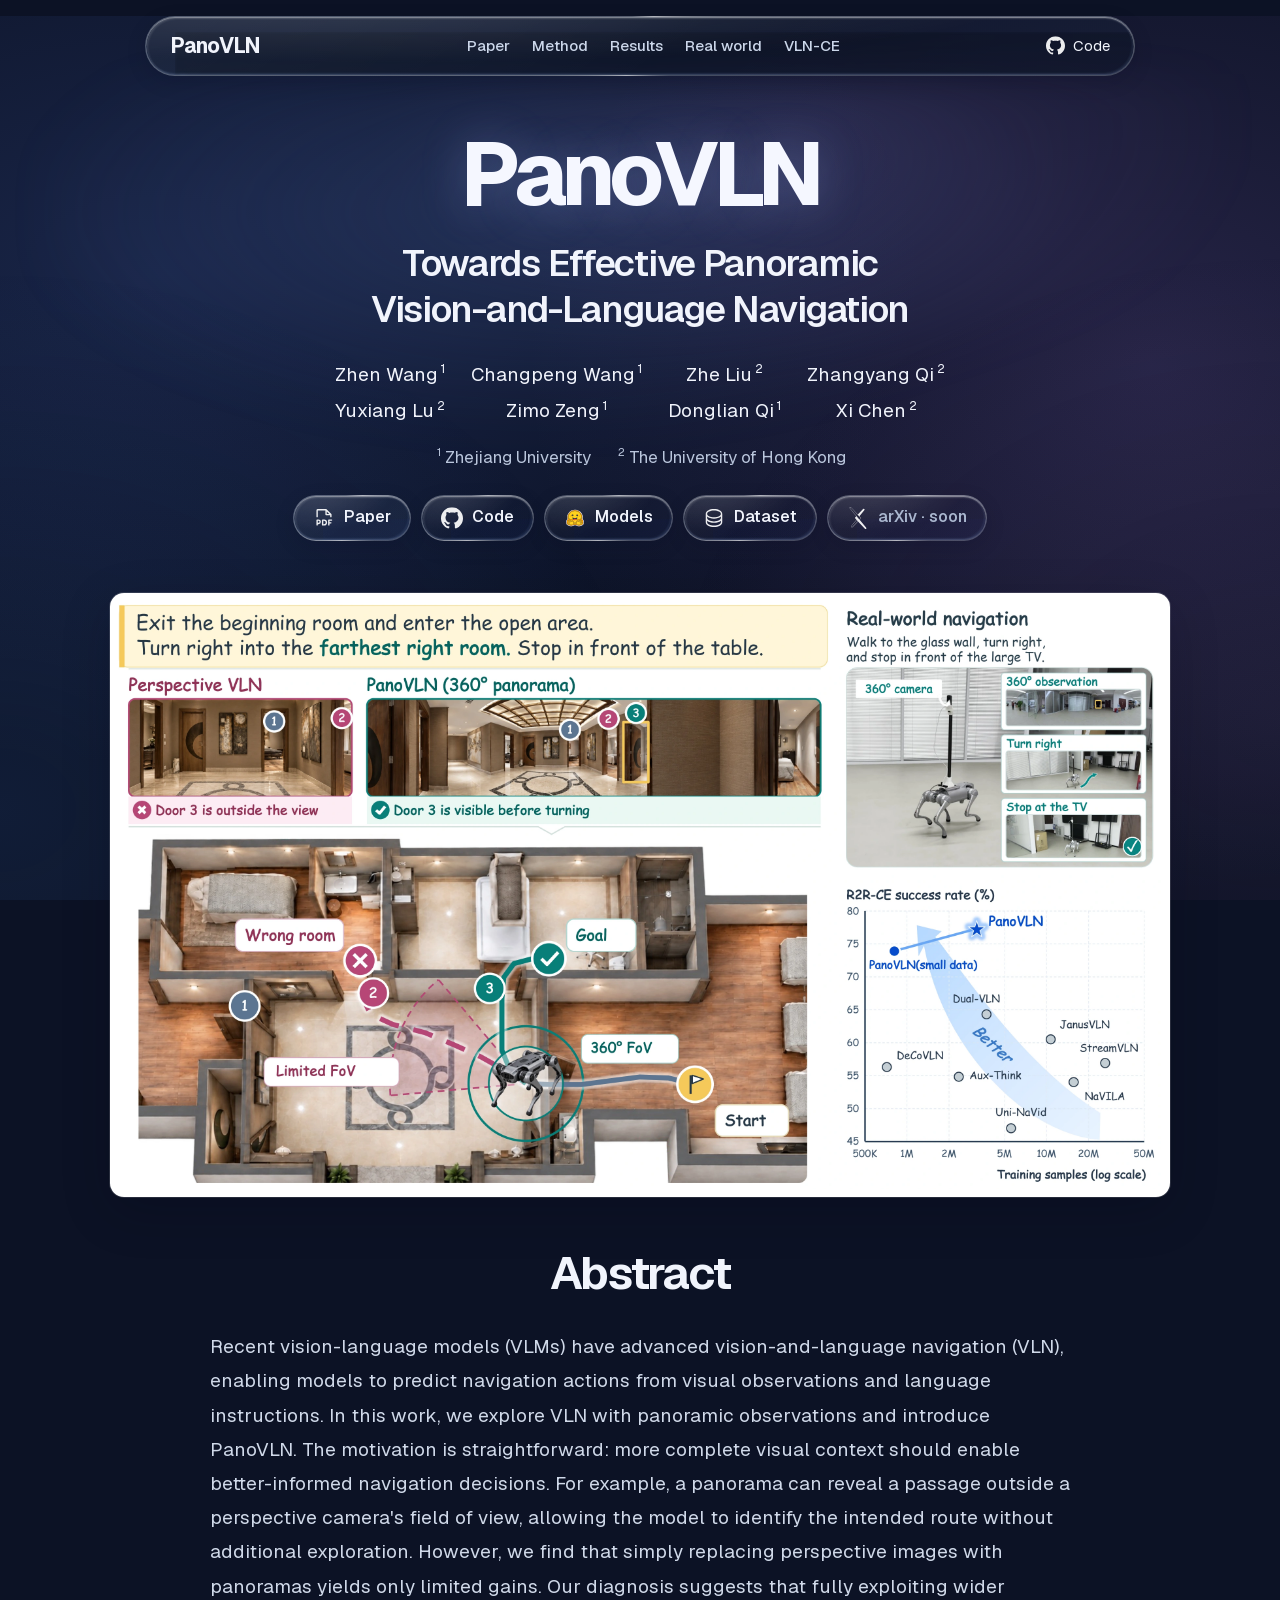
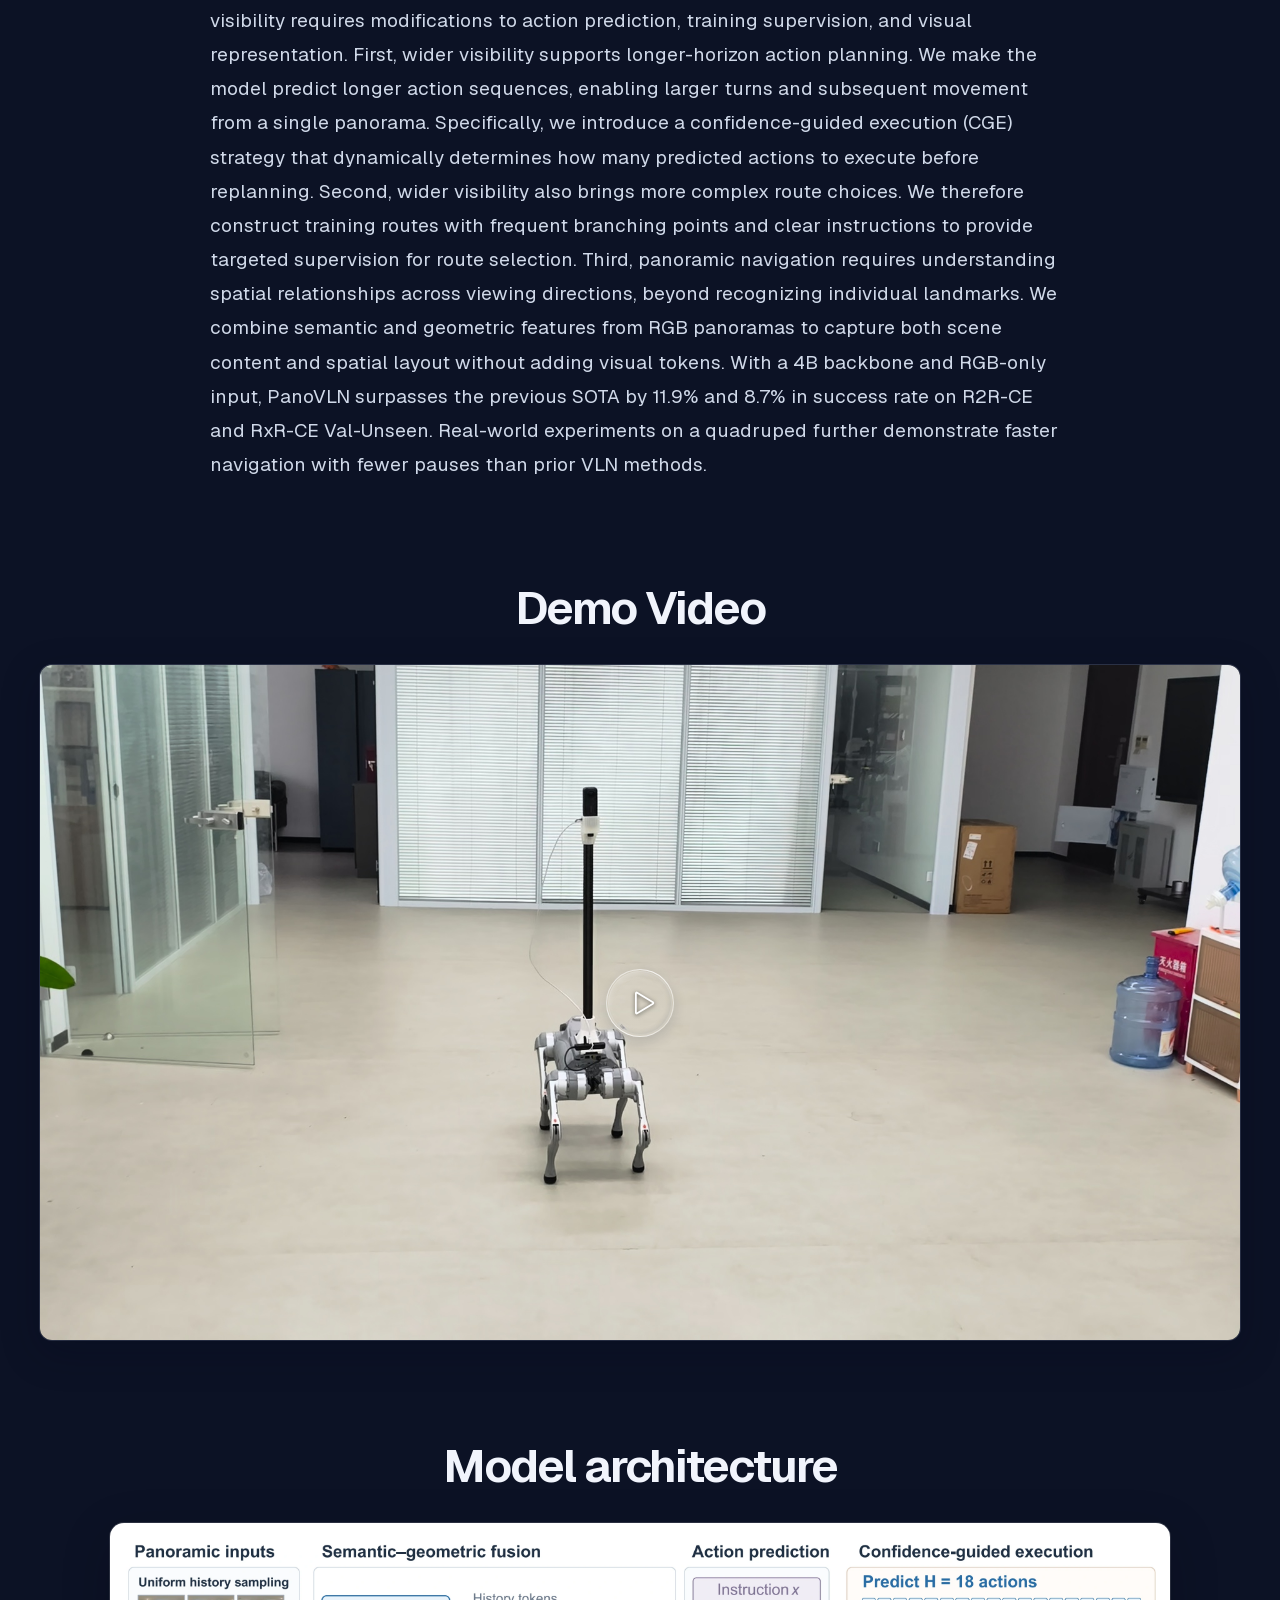
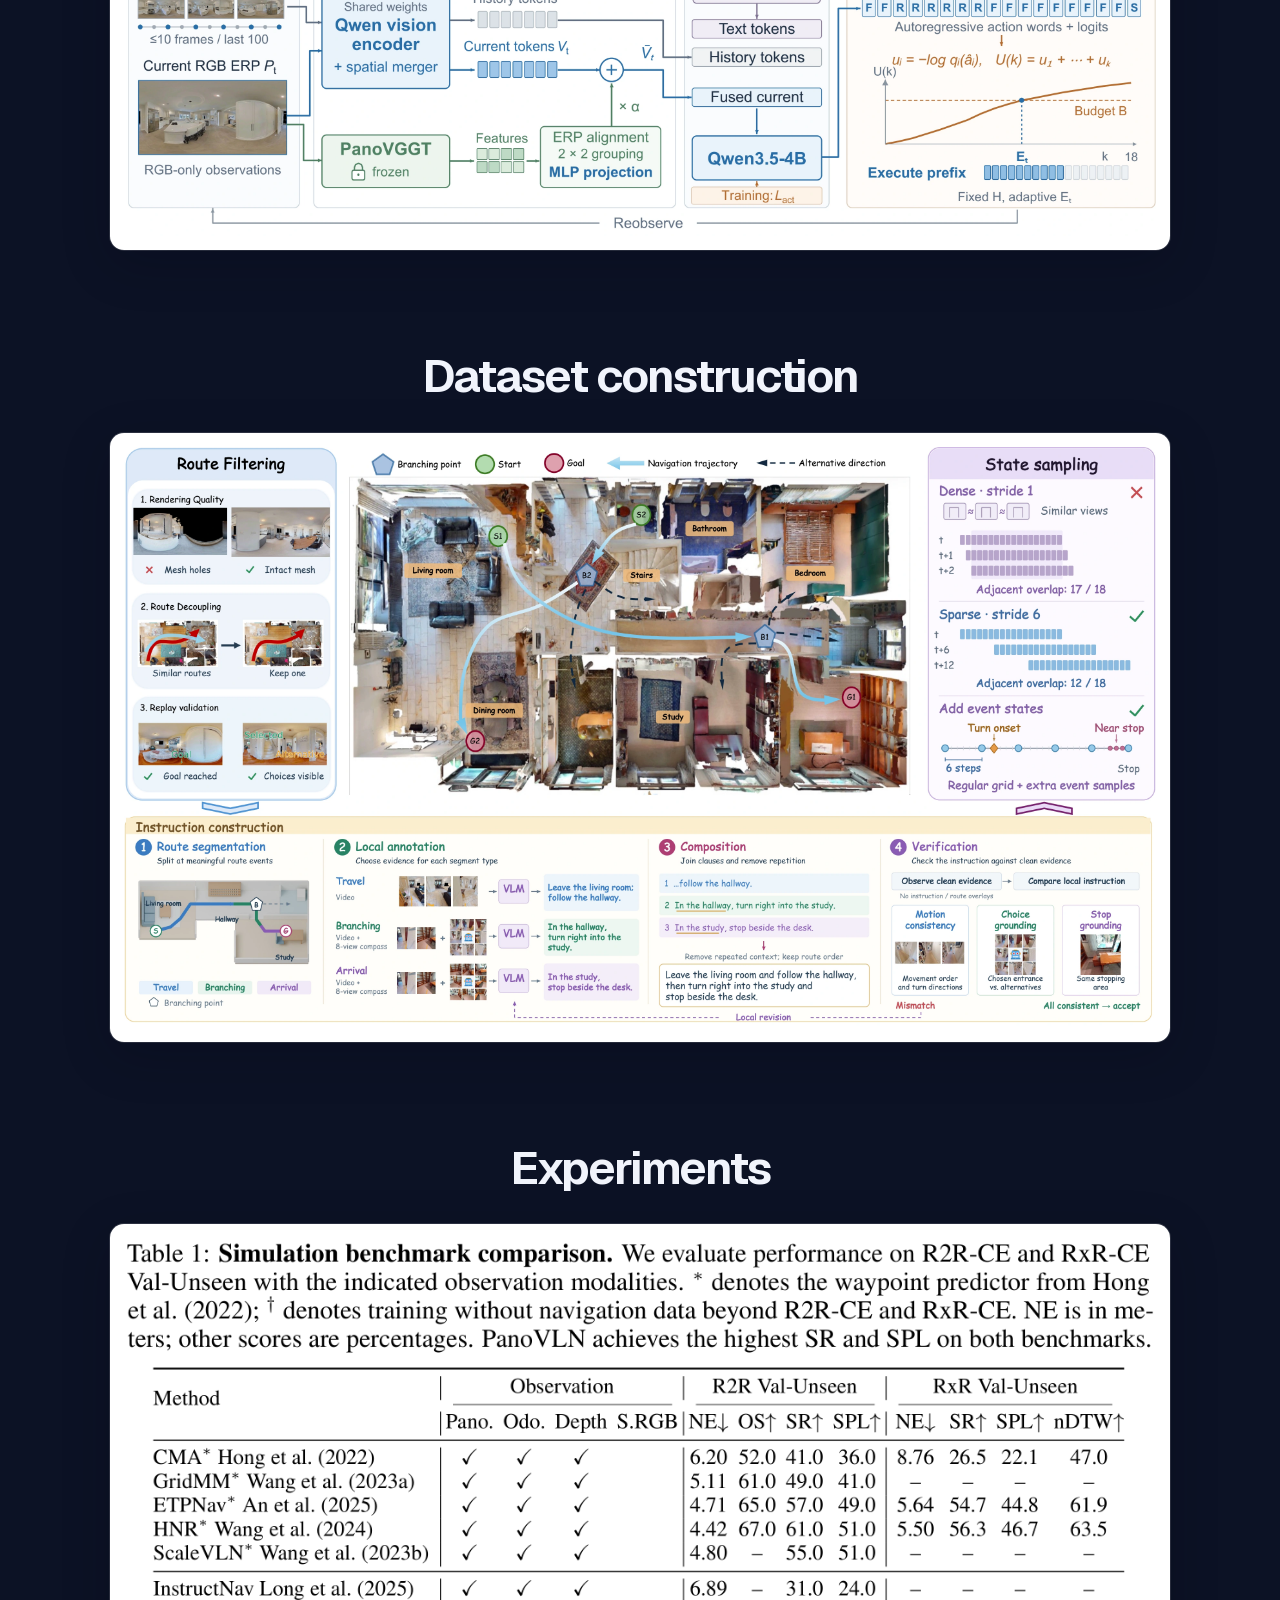
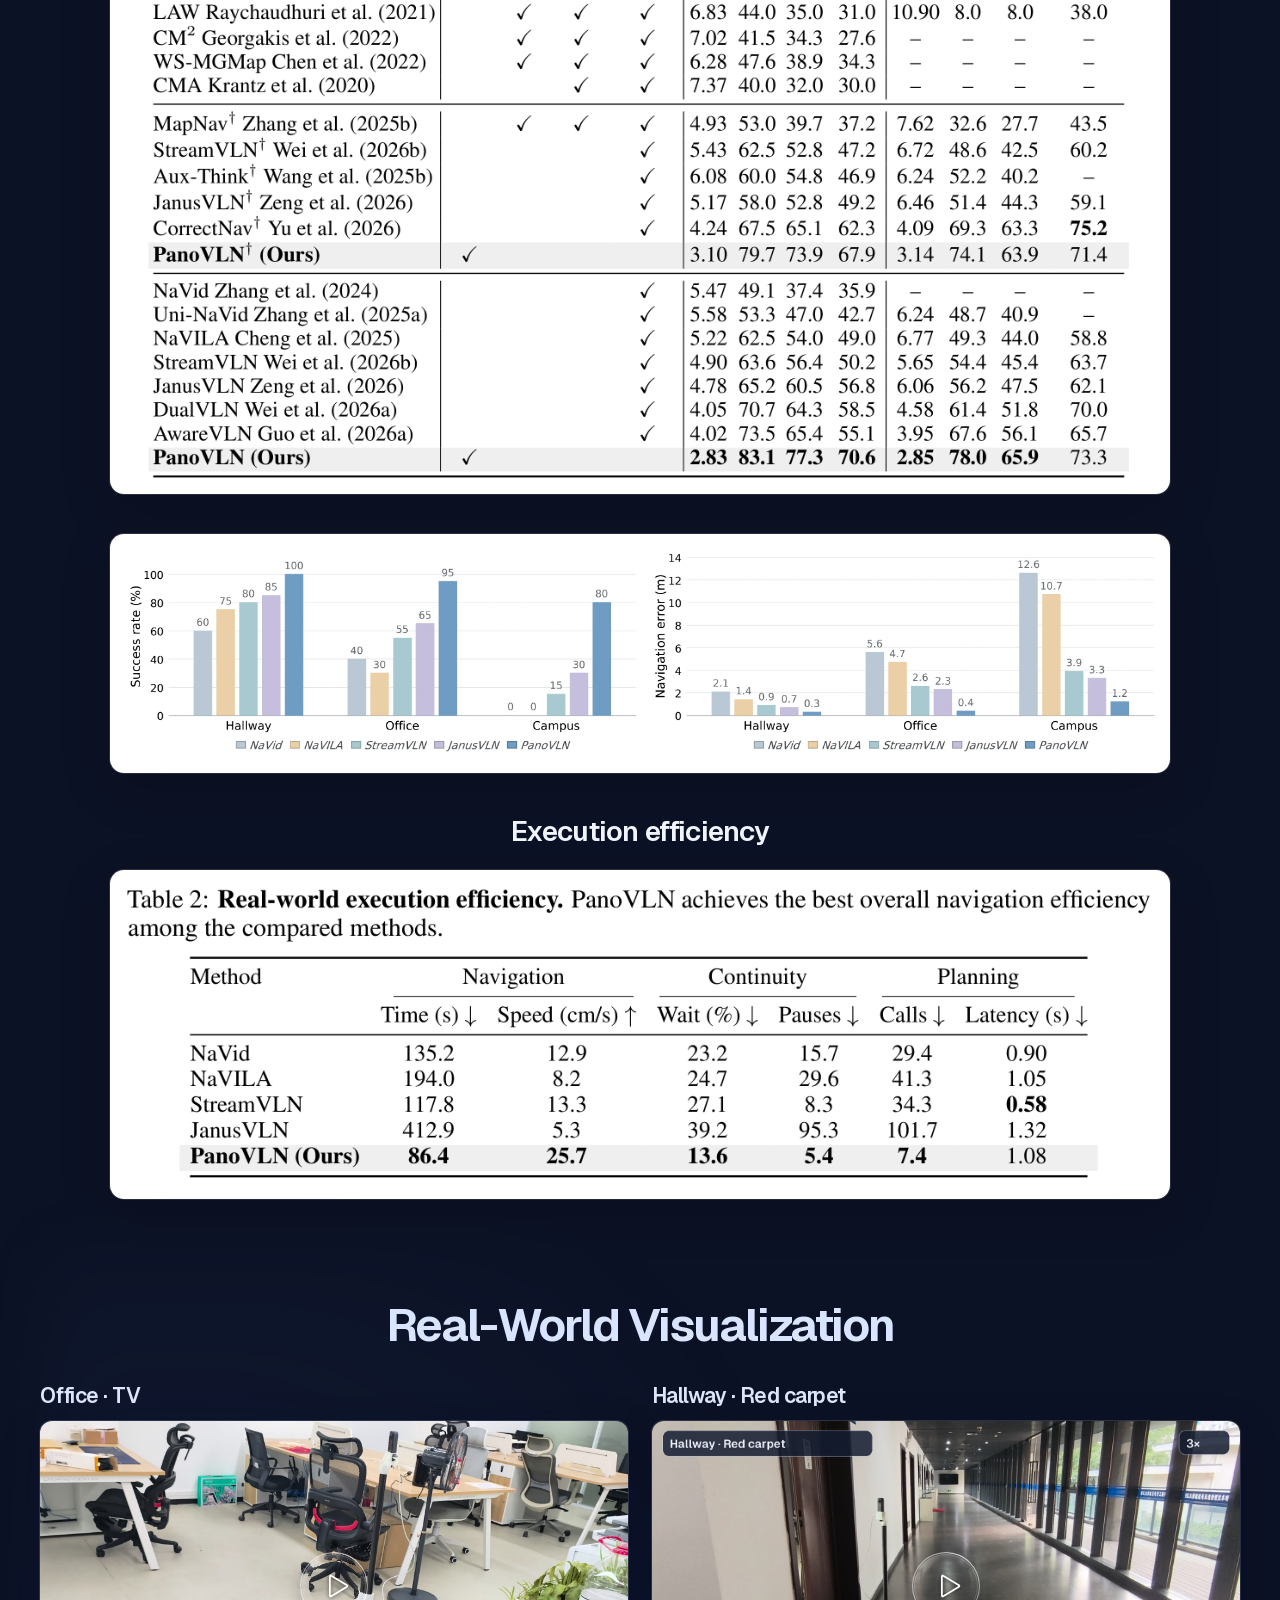
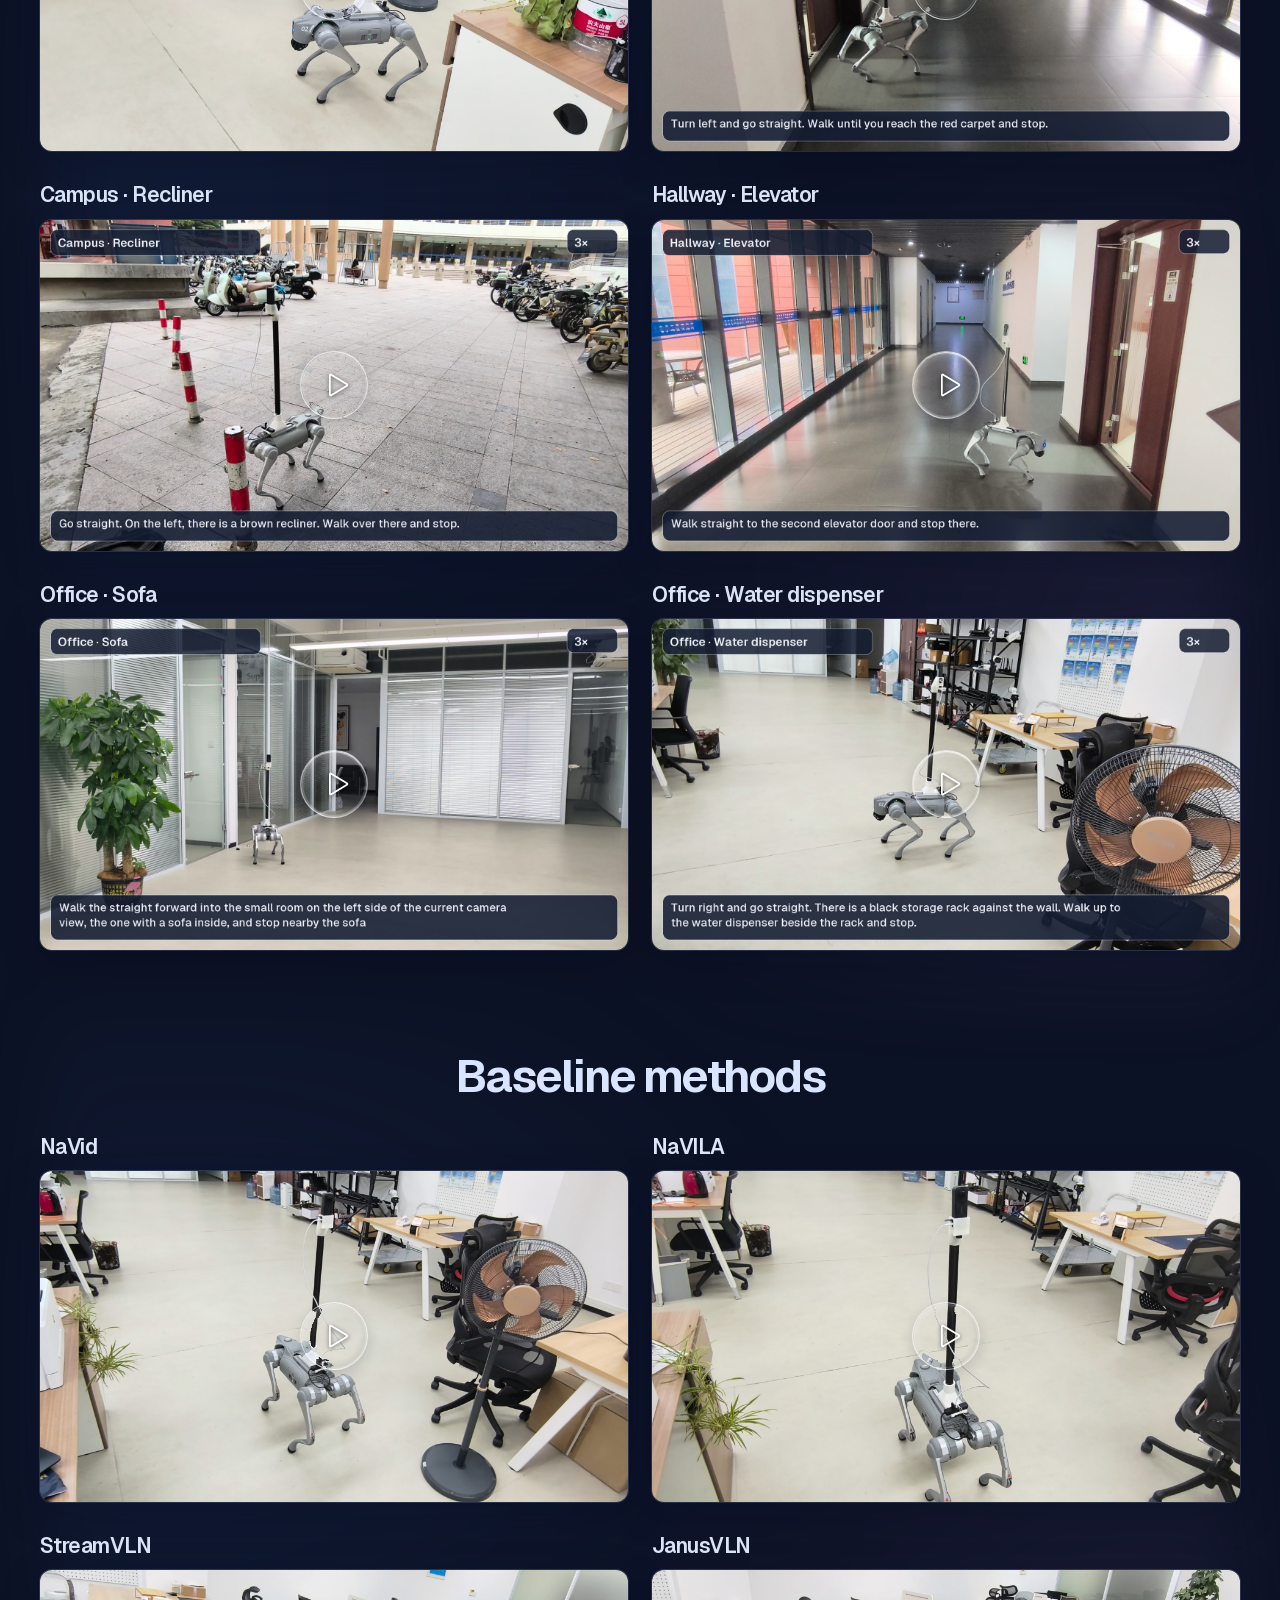
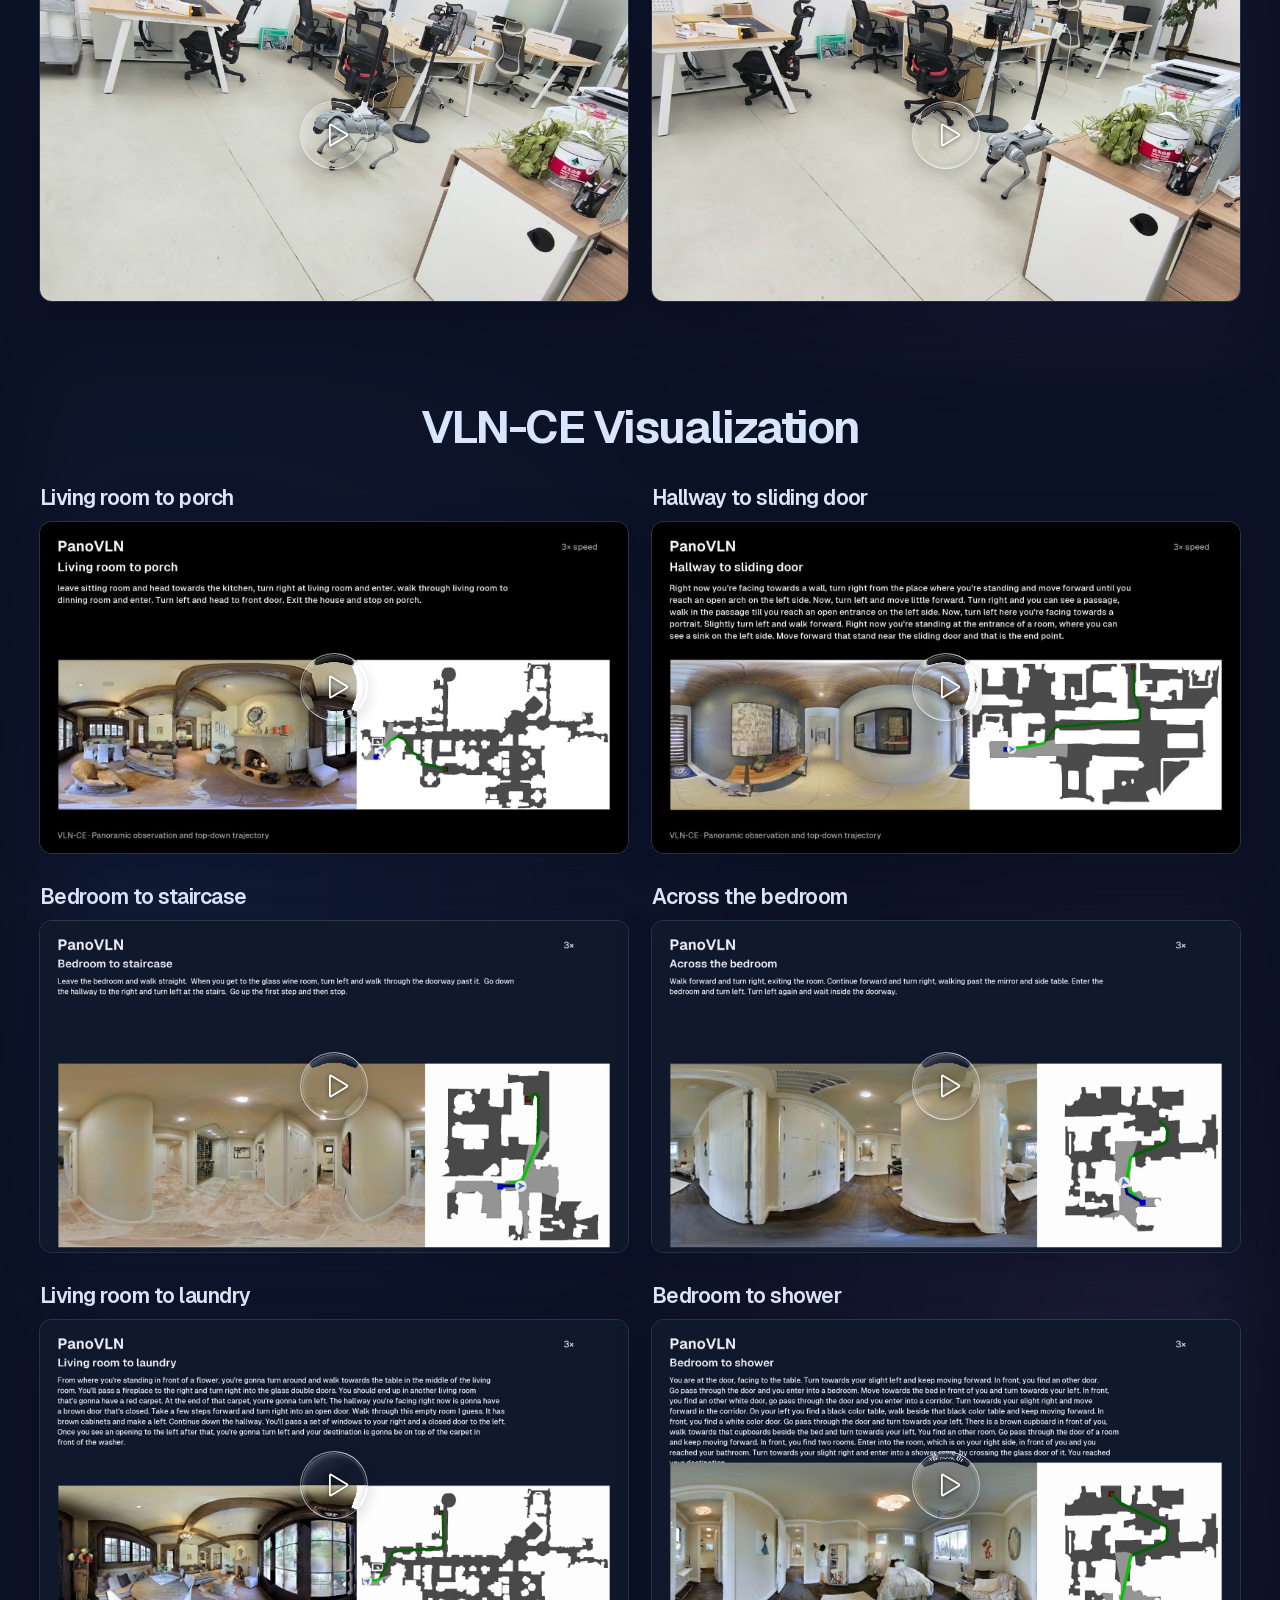
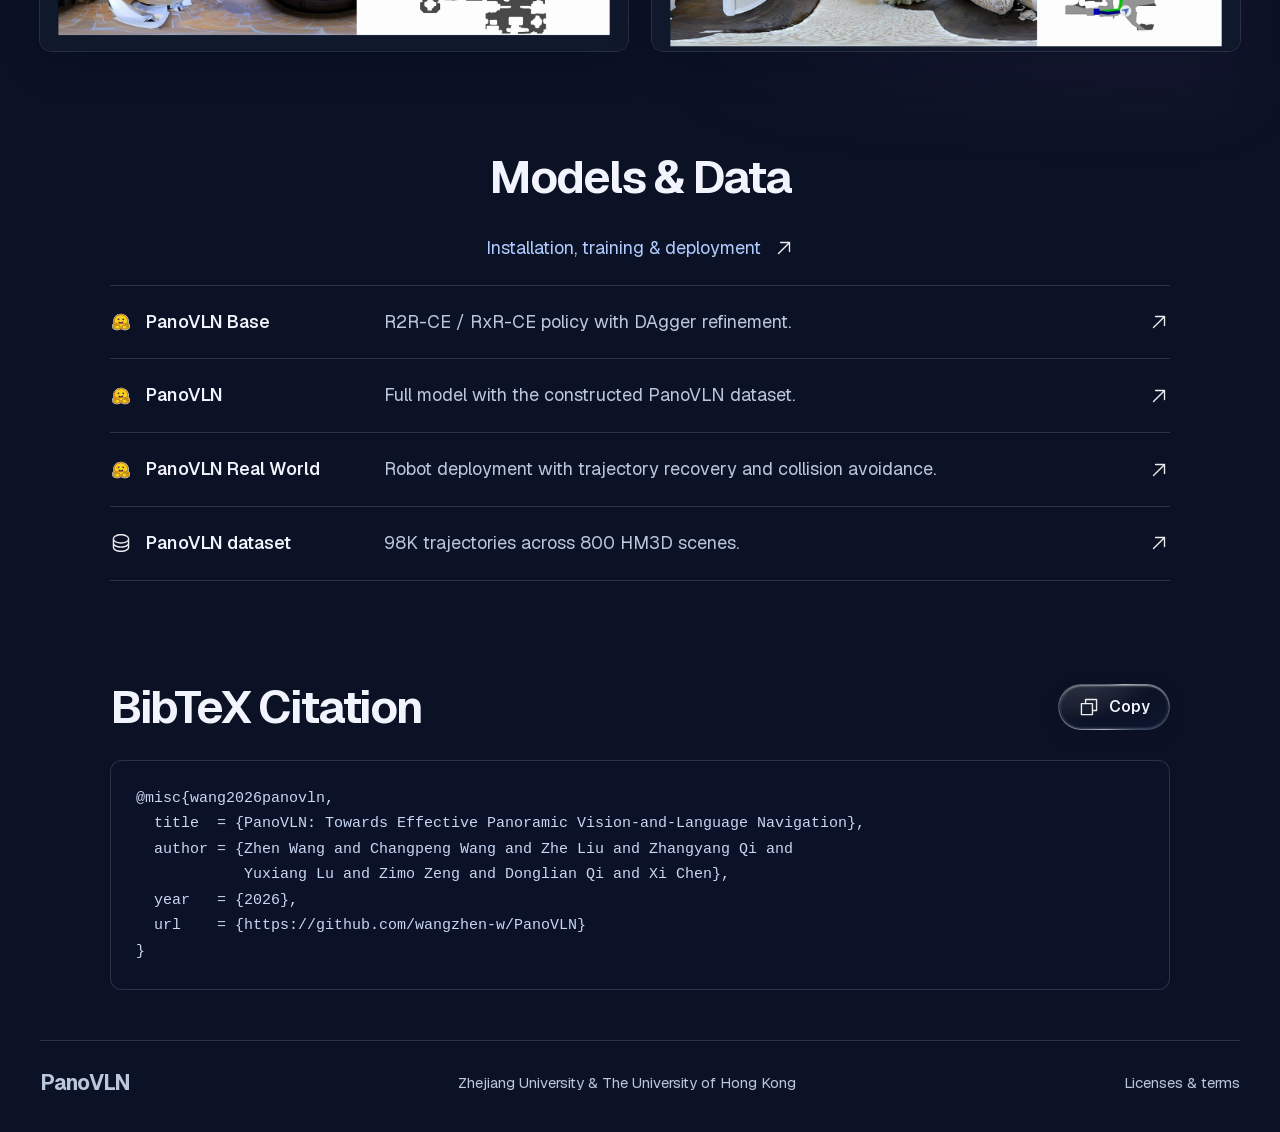
==== commit 0401b251: "Replace frosted controls with clear refractive liquid glass" ====
--- a/docs/index.html
+++ b/docs/index.html
@@ -7,7 +7,7 @@
 <meta property="og:title" content="PanoVLN"><meta property="og:description" content="Towards Effective Panoramic Vision-and-Language Navigation"><meta property="og:image" content="https://wangzhen-w.github.io/PanoVLN/assets/brand/social-card.png"><meta property="og:type" content="website">
 <meta name="theme-color" content="#0c1225"><link rel="icon" href="assets/icons/phosphor/regular/panorama.svg" type="image/svg+xml"><link rel="canonical" href="https://wangzhen-w.github.io/PanoVLN/">
 <link rel="preload" href="assets/fonts/geist.woff2" as="font" type="font/woff2" crossorigin>
-<link rel="stylesheet" href="styles.css?v=20260928-halo11"><script src="site.js?v=20260928-halo11" defer></script>
+<link rel="stylesheet" href="styles.css?v=20260928-optics12"><script src="site.js?v=20260928-optics12" defer></script><script src="liquid-glass.js?v=20260928-optics12" defer></script>
 </head>
 <body>
 
--- a/docs/styles.css
+++ b/docs/styles.css
@@ -1,18 +1,27 @@
 @font-face{font-family:Geist;src:url('assets/fonts/geist.woff2') format('woff2');font-weight:100 900;font-display:swap}
 :root{color-scheme:dark;--bg:#0c1225;--surface:#18213a;--text:#f1f4fc;--muted:#bac6dc;--accent:#afcbff;--line:#ffffff24;font-family:Geist,-apple-system,BlinkMacSystemFont,'Segoe UI',sans-serif;color:var(--text);background:var(--bg);font-synthesis:none}
 *{box-sizing:border-box}html{scroll-behavior:smooth;scroll-padding-top:95px}body{margin:0;font-size:18px;line-height:1.6;overflow-wrap:break-word;isolation:isolate;background:radial-gradient(ellipse 80% 650px at 12% 260px,#334b8d55,transparent 75%),radial-gradient(ellipse 65% 700px at 90% 350px,#68519a4a,transparent 75%),var(--bg)}body::before{content:"";position:fixed;inset:0;z-index:-1;pointer-events:none;background:radial-gradient(ellipse 65% 75% at 0% 90%,#284e8430,transparent 80%),radial-gradient(ellipse 60% 65% at 100% 80%,#6c4a7620,transparent 80%)}a{color:var(--accent);text-decoration:none}a:hover{text-decoration:underline}button{font:inherit;cursor:pointer;color:inherit;border:0}button,a{-webkit-tap-highlight-color:transparent}img{max-width:100%;display:block}figure{margin:0}h1,h2,h3,p{margin-top:0}h2{font-size:clamp(32px,3.6vw,48px);line-height:1.15;letter-spacing:-.045em;font-weight:650;margin-bottom:30px;text-align:center}h3{font-size:23px;line-height:1.3;letter-spacing:-.025em;font-weight:600}p{margin-bottom:22px}sup{font-size:.65em;margin-left:3px}a:focus-visible,button:focus-visible,video:focus-visible,[tabindex]:focus-visible{outline:3px solid #b7d4ff;outline-offset:5px}::selection{background:#576cb7;color:#fff}.wrap{width:min(1200px,calc(100% - 64px));margin-inline:auto}.research-section{margin:0 auto;padding:50px 0;max-width:1060px}.section-heading p{text-align:center;color:var(--muted);font-size:18px}.icon{width:22px;height:22px;flex:0 0 22px}.visually-hidden,.skip:not(:focus){position:absolute;width:1px;height:1px;padding:0;margin:-1px;overflow:hidden;clip:rect(0,0,0,0);white-space:nowrap;border:0}.skip:focus{position:fixed;z-index:1000;top:10px;left:10px;padding:12px;background:white;color:black}
-/* Reflection and diffusion stay on controls, above the clear research content. */
-.glass,.glass-control{position:relative;isolation:isolate;background:linear-gradient(145deg,#d9e7ff21,#c7dcff0b 55%,#a4b6db15);border:1px solid #e7efff40;box-shadow:inset 0 1px 1px #ffffff40,inset 0 -1px 1px #ffffff10,0 8px 30px #02071930;backdrop-filter:blur(24px) saturate(145%);-webkit-backdrop-filter:blur(24px) saturate(145%)}.glass::after,.glass-control::after{content:'';position:absolute;inset:0;border-radius:inherit;pointer-events:none;z-index:-1;background:radial-gradient(ellipse at var(--pointer-x,25%) var(--pointer-y,0%),#d8e6ff38,transparent 66%);opacity:.65}.glass-control:hover{background-color:#91b1ed26}.glass-control:active{transform:scale(.98)}
-.nav-shell{position:sticky;top:16px;z-index:50;width:min(990px,calc(100% - 40px));height:58px;margin:16px auto 0}.masthead{border-radius:999px;display:flex;align-items:center;justify-content:space-between;gap:22px;padding:12px 24px;background-color:#151d34a8}.wordmark{font-size:21px;font-weight:700;letter-spacing:-.04em;color:var(--text)}.masthead nav{display:flex;gap:22px;align-items:center}.masthead nav a{font-size:15px;font-weight:500;color:#ccd7ea;white-space:nowrap}.masthead nav a:hover{color:#fff;text-decoration:none}.repo-link{display:flex;align-items:center;gap:8px;color:var(--text);font-size:15px}.repo-link .icon{width:19px;height:19px;flex-basis:19px}
-.hero{position:relative;text-align:center;padding:54px 0 40px}.hero::before{content:"";position:absolute;z-index:-1;pointer-events:none;inset:0 0 -45px;background:radial-gradient(ellipse 50% 46% at 42% 25%,#5f7fcc35,transparent 90%),radial-gradient(ellipse 40% 50% at 65% 10%,#ab8aed20,transparent 90%);filter:blur(22px)}.hero h1{font-size:clamp(66px,7vw,98px);line-height:1.02;letter-spacing:-.065em;font-weight:720;margin-bottom:22px;color:#f5f7ff;text-shadow:0 2px 45px #9daef04d}.paper-title{font-size:clamp(25px,3vw,37px);line-height:1.22;letter-spacing:-.035em;font-weight:580;margin:0 auto 28px;max-width:950px}.authors{display:grid;grid-template-columns:repeat(4,max-content);justify-content:center;gap:7px 26px;font-size:19px;line-height:1.55}.affiliations{display:flex;justify-content:center;gap:24px;font-size:17px;color:var(--muted);margin:18px 0 24px}.hero-links{display:flex;flex-wrap:wrap;justify-content:center;gap:10px}.button{display:inline-flex;align-items:center;justify-content:center;gap:9px;border-radius:999px;padding:11px 19px;font-size:16px;font-weight:550;line-height:1.3;color:var(--text);text-decoration:none;transition:transform .25s,background .2s}.button:hover{text-decoration:none}.solid{background-color:#9bbde42c}.unavailable{color:#aab7cf;cursor:default}.unavailable .icon{opacity:.6}
+/* Clear liquid surfaces: optical layers are separate from crisp foreground labels. */
+.glass,.glass-control{position:relative;isolation:isolate;background:linear-gradient(145deg,#ffffff0d,#ffffff02 55%,#b7d9ff05);border:1px solid #edf5ff36;box-shadow:inset 0 1px 1px #ffffff80,inset 0 -1px 1px #abc5f040,0 6px 20px #02071924;backdrop-filter:blur(1.1px) saturate(115%);-webkit-backdrop-filter:blur(1.1px) saturate(115%)}
+.glass::before,.glass-control::before{content:"";position:absolute;inset:-1px;border-radius:inherit;padding:1px;pointer-events:none;z-index:3;background:conic-gradient(from var(--light-angle,135deg),#ffffff05 0deg,#fff9 70deg,#e8f3ff12 135deg,#fff2 210deg,#fff9 250deg,#ffffff05 320deg);mask:linear-gradient(#fff 0 0) content-box,linear-gradient(#fff 0 0);mask-composite:exclude;-webkit-mask:linear-gradient(#fff 0 0) content-box,linear-gradient(#fff 0 0);-webkit-mask-composite:xor}
+.glass::after,.glass-control::after{content:"";position:absolute;inset:1px;border-radius:inherit;pointer-events:none;z-index:-1;background:radial-gradient(ellipse at var(--pointer-x,25%) var(--pointer-y,-30%),#ffffff20,transparent 60%);box-shadow:inset 1px 1px 2px #ffffff20,inset -1px -1px 2px #a2cfff18}
+.glass-control:hover{background-color:#d0e2ff09}.glass-control:active{transform:scale(.98)}
+.nav-shell{position:sticky;top:16px;z-index:50;width:min(990px,calc(100% - 40px));height:58px;margin:16px auto 0}.masthead{border-radius:999px;display:flex;align-items:center;justify-content:space-between;gap:22px;padding:12px 24px;background-color:#101a3259}.wordmark{font-size:21px;font-weight:700;letter-spacing:-.04em;color:var(--text)}.masthead nav{display:flex;gap:22px;align-items:center}.masthead nav a{font-size:15px;font-weight:500;color:#ccd7ea;white-space:nowrap}.masthead nav a:hover{color:#fff;text-decoration:none}.repo-link{display:flex;align-items:center;gap:8px;color:var(--text);font-size:15px}.repo-link .icon{width:19px;height:19px;flex-basis:19px}
+.hero{position:relative;text-align:center;padding:54px 0 40px}.hero::before{content:"";position:absolute;z-index:-1;pointer-events:none;inset:0 0 -45px;background:radial-gradient(ellipse 50% 46% at 42% 25%,#5f7fcc35,transparent 90%),radial-gradient(ellipse 40% 50% at 65% 10%,#ab8aed20,transparent 90%);filter:blur(22px)}.hero h1{font-size:clamp(66px,7vw,98px);line-height:1.02;letter-spacing:-.065em;font-weight:720;margin-bottom:22px;color:#f5f7ff;text-shadow:0 2px 45px #9daef04d}.paper-title{font-size:clamp(25px,3vw,37px);line-height:1.22;letter-spacing:-.035em;font-weight:580;margin:0 auto 28px;max-width:950px}.authors{display:grid;grid-template-columns:repeat(4,max-content);justify-content:center;gap:7px 26px;font-size:19px;line-height:1.55}.affiliations{display:flex;justify-content:center;gap:24px;font-size:17px;color:var(--muted);margin:18px 0 24px}.hero-links{display:flex;flex-wrap:wrap;justify-content:center;gap:10px}.button{display:inline-flex;align-items:center;justify-content:center;gap:9px;border-radius:999px;padding:11px 19px;font-size:16px;font-weight:550;line-height:1.3;color:var(--text);text-decoration:none;transition:transform .25s,background .2s}.button:hover{text-decoration:none}.solid{background-color:#9bbde40c}.unavailable{color:#aab7cf;cursor:default}.unavailable .icon{opacity:.6}
 .paper-figure{background:#fff;border-radius:14px;padding:14px;overflow:hidden;box-shadow:0 14px 50px #02061333,0 0 0 1px #ffffff24;color-scheme:light}.paper-figure img{width:100%;height:auto}.teaser{margin:12px auto 0;max-width:1060px;padding:8px}.reading-column{max-width:860px;margin-inline:auto;font-size:19px;line-height:1.8;color:#d0d9e9}.reading-column p{margin:0}.film-section,.media-section{max-width:1200px}.media-section{position:relative;isolation:isolate}.media-section::before{content:"";position:absolute;inset:0;z-index:-1;pointer-events:none;background:radial-gradient(ellipse 75% 70% at 12% 40%,#33569c24,transparent 75%),radial-gradient(ellipse 65% 65% at 95% 75%,#795a9c24,transparent 75%);filter:blur(35px)}.media-section h2{color:#d9e4ff}.gallery-subheading{font-size:30px;margin:10px 0 28px;text-align:center}.film-frame{position:relative;overflow:hidden;border-radius:12px;background:#11182a;box-shadow:0 12px 38px #03071b40,0 0 0 1px #d5e2ff2b}.film-frame video{width:100%;aspect-ratio:16/9;object-fit:contain;display:block;background:#101318}.video-grid{display:grid;grid-template-columns:repeat(2,minmax(0,1fr));gap:30px 24px}.video-card h3{text-align:left;margin:0 0 11px;font-size:21px;color:#dee7fa}.table-figure{padding:10px}.result-figure{margin-top:40px}.efficiency{margin-top:40px}.efficiency h3{text-align:center;margin-bottom:20px;font-size:28px}
 .resource-list{border-top:1px solid var(--line)}.resource-list>a{display:grid;grid-template-columns:250px 1fr 22px;align-items:center;gap:24px;padding:22px 0;border-bottom:1px solid var(--line);color:var(--muted);font-size:18px;text-decoration:none}.resource-list>a:hover{color:var(--text)}.resource-name{font-weight:550;color:var(--text);display:flex;align-items:center;gap:14px}.inline-link{display:inline-flex;align-items:center;gap:12px}.citation-heading{display:flex;align-items:center;justify-content:space-between;gap:16px}.citation-heading h2{margin-bottom:0}.citation-section pre{white-space:pre;overflow:auto;background:#0b1228a8;border:1px solid var(--line);padding:25px;border-radius:12px;font-size:15px;line-height:1.7;margin:26px 0 0;color:#c9d7f3}.footer{border-top:1px solid var(--line);padding:25px 0 32px;display:flex;align-items:center;justify-content:space-between;gap:20px;font-size:15px;color:var(--muted)}.footer p{margin:0}.footer a{color:var(--muted)}
 @media(max-width:900px){.wrap{width:calc(100% - 40px)}.masthead{padding:12px 19px;gap:14px}.masthead nav{gap:15px}.masthead nav a{font-size:14px}.repo-link span{display:none}.authors{font-size:17px;gap:8px 18px}.paper-title{font-size:31px}.resource-list>a{grid-template-columns:220px 1fr 20px;font-size:16px;gap:12px}.research-section{padding-block:40px}.hero{padding-top:42px}}
 @media(max-width:600px){body{font-size:17px}.wrap{width:calc(100% - 28px)}.nav-shell{width:calc(100% - 24px);top:10px;margin-top:10px;height:53px}.masthead{padding:12px 16px;gap:12px}.masthead .wordmark{display:none}.masthead nav{width:100%;justify-content:space-between;gap:10px;min-width:0}.masthead nav a{font-size:13px}.repo-link{display:none}.hero{padding:34px 0 24px}.hero h1{font-size:64px;margin-bottom:18px}.paper-title{font-size:25px;line-height:1.22;margin-bottom:25px}.title-break{display:none}.authors{grid-template-columns:repeat(2,max-content);gap:7px 20px;font-size:17px}.affiliations{flex-direction:column;gap:3px;margin:18px 0 22px;font-size:15px}.hero-links{gap:8px}.button{padding:10px 14px;font-size:15px}.button .icon{width:19px;height:19px;flex-basis:19px}.teaser{padding:4px;border-radius:8px;margin-top:8px}.research-section{padding:32px 0}h2{font-size:32px;margin-bottom:23px}.reading-column{font-size:18px;line-height:1.75}.paper-figure:not(.teaser){border-radius:8px;padding:5px}.film-frame{border-radius:8px}.video-grid{grid-template-columns:1fr;gap:24px}.video-card h3{font-size:21px;margin-bottom:10px}.resource-list>a{grid-template-columns:1fr 20px;padding:19px 0;gap:7px}.resource-list>a>span:nth-child(2){grid-row:2;font-size:16px;margin-left:36px}.resource-list>a>.icon{grid-row:1;grid-column:2}.citation-heading h2{font-size:30px}.citation-heading .button{font-size:14px;padding:9px 13px}.citation-section pre{font-size:13px;padding:18px}.footer{flex-wrap:wrap;padding:24px 0;font-size:14px}.footer p{order:3;width:100%}.efficiency,.result-figure{margin-top:28px}.efficiency h3{font-size:26px}}
 @media(prefers-reduced-motion:reduce){html{scroll-behavior:auto}*,*::before,*::after{transition:none!important;animation:none!important}}
-@media(prefers-reduced-transparency:reduce){.glass,.glass-control{backdrop-filter:none;-webkit-backdrop-filter:none;background:#1c2941}.glass::after,.glass-control::after{display:none}}
-@supports not (backdrop-filter:blur(1px)){.glass,.glass-control{background:#1c2941}}
-
 .icon[src*="phosphor"],.icon[src*="github"],.icon[src*="arxiv"]{filter:brightness(0) invert(1);opacity:.92}
 
-.video-start{position:absolute;left:50%;top:50%;transform:translate(-50%,-50%);width:68px;height:68px;border-radius:50%;display:grid;place-items:center;background-color:#15233a77}.video-start[hidden]{display:none}.video-start img{width:28px;height:28px;filter:brightness(0) invert(1);margin-left:4px}.video-start:hover{background-color:#314775b8}.video-start:active{transform:translate(-50%,-50%) scale(.95)}
+.video-start{position:absolute;left:50%;top:50%;transform:translate(-50%,-50%);width:68px;height:68px;border-radius:50%;display:grid;place-items:center;background-color:#ffffff04}.video-start[hidden]{display:none}.video-start img{width:28px;height:28px;filter:brightness(0) invert(1);margin-left:4px}.video-start:hover{background-color:#ffffff0a}.video-start:active{transform:translate(-50%,-50%) scale(.95)}
+
+.video-start{padding:0;backdrop-filter:none;-webkit-backdrop-filter:none;border-color:#ffffff70;box-shadow:inset 0 1px 1px #ffffffe0,inset 0 -1px 2px #fff7,0 5px 14px #07142a26}
+.video-start img{position:relative;z-index:2;filter:brightness(0) invert(1) drop-shadow(0 1px 2px #0009);width:28px;height:28px}
+.liquid-poster{position:absolute;inset:0;width:100%;height:100%;border-radius:inherit;overflow:hidden;z-index:-2;pointer-events:none}
+.video-start::after{background:linear-gradient(145deg,#fff2,transparent 42%,#ffffff0a);box-shadow:inset 0 0 0 1px #ffffff24,inset 2px 3px 4px #ffffff24,inset -2px -2px 4px #20334918}
+@media(prefers-reduced-transparency:reduce){.glass,.glass-control{backdrop-filter:none!important;-webkit-backdrop-filter:none!important;background:#1c2941}.glass::before,.glass-control::before,.glass::after,.glass-control::after,.liquid-poster{display:none}}
+@supports not (backdrop-filter:blur(1px)){.masthead{background-color:#16233bef}}
+
+.masthead{backdrop-filter:blur(1.6px) brightness(.65) saturate(115%);-webkit-backdrop-filter:blur(1.6px) brightness(.65) saturate(115%)}
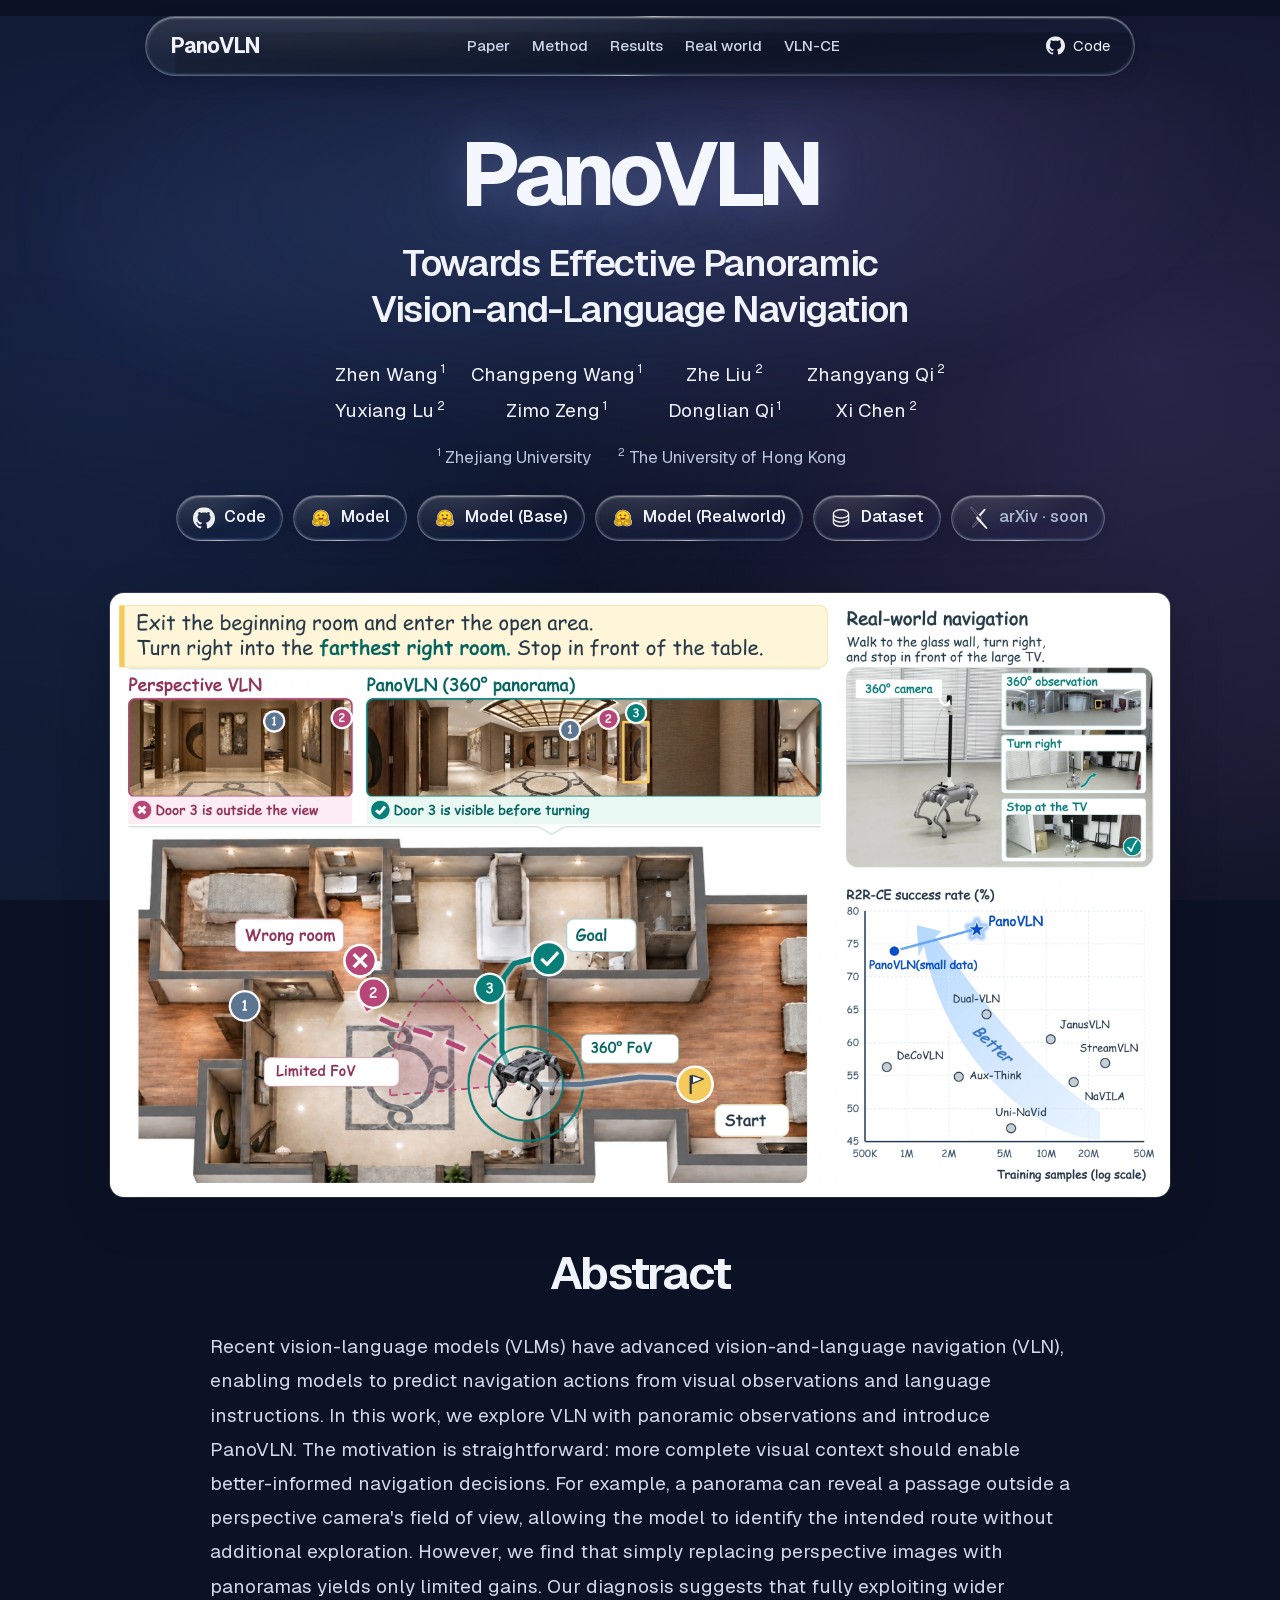
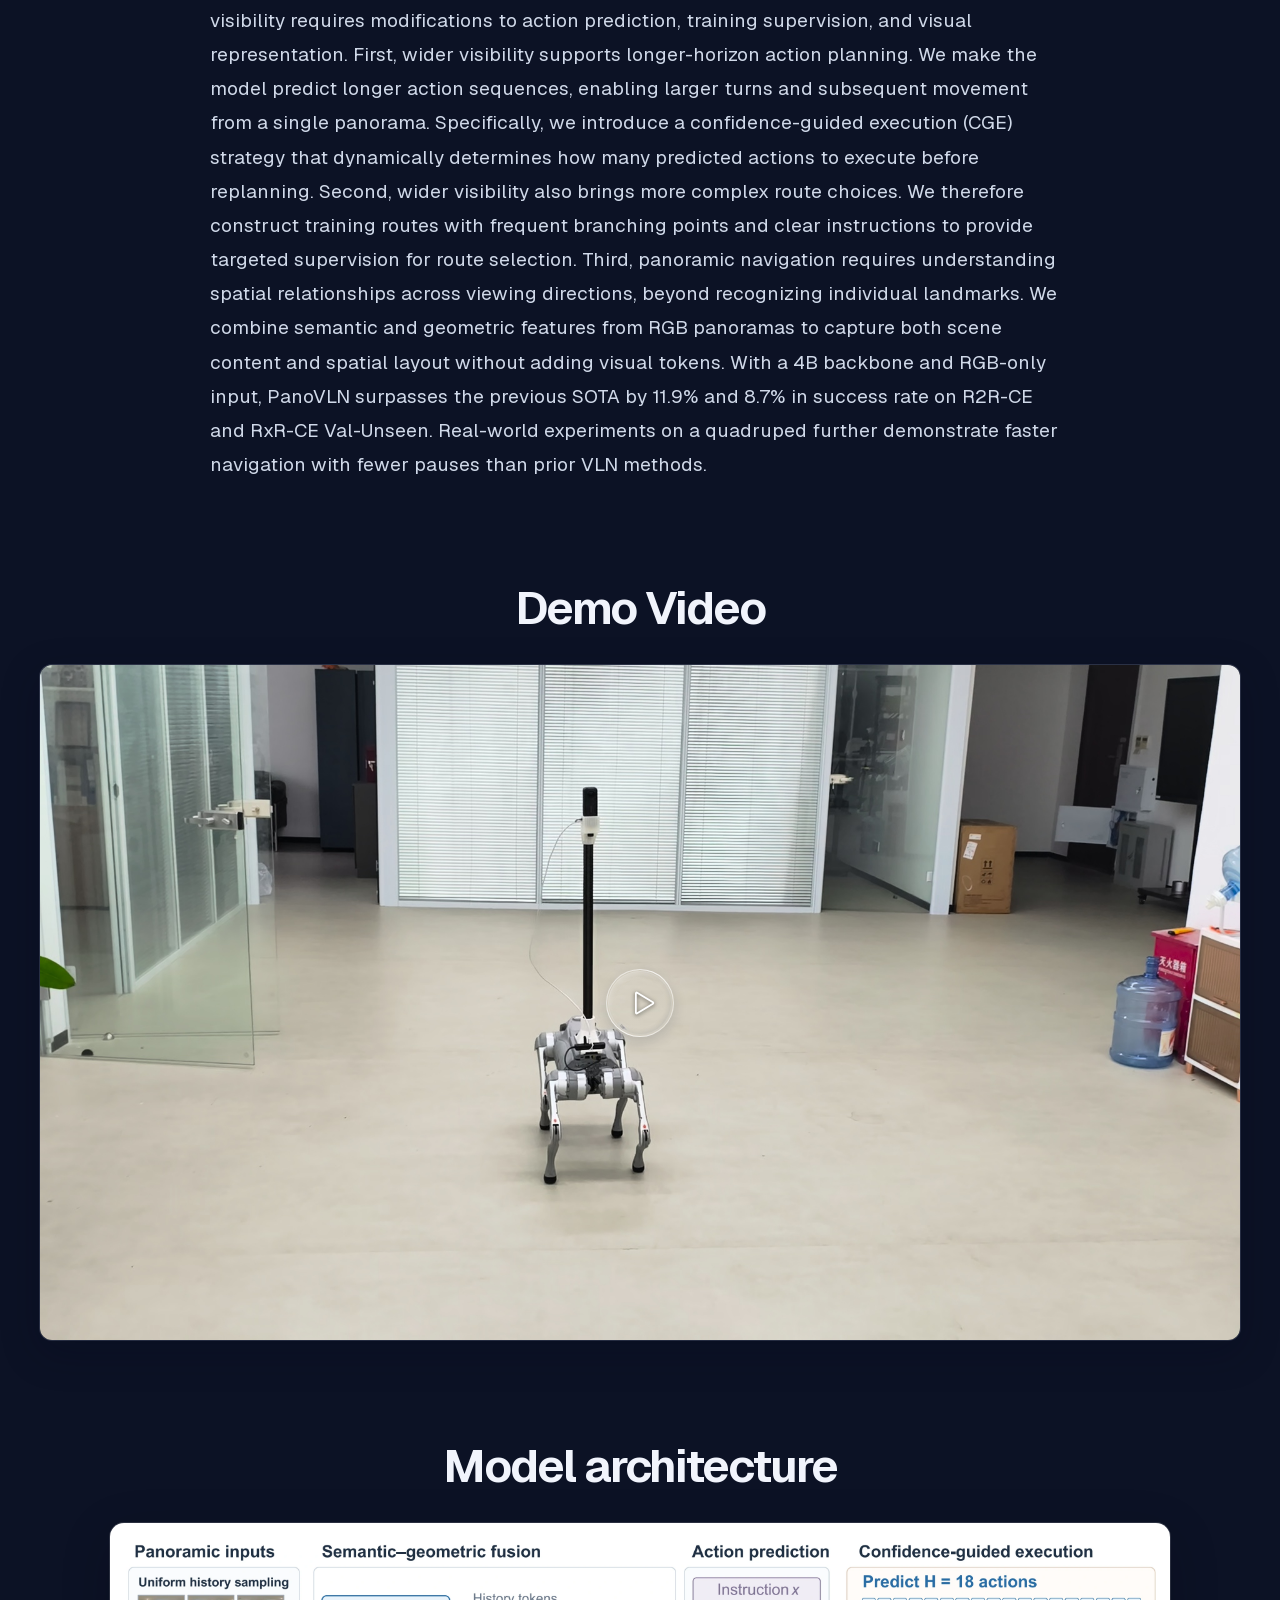
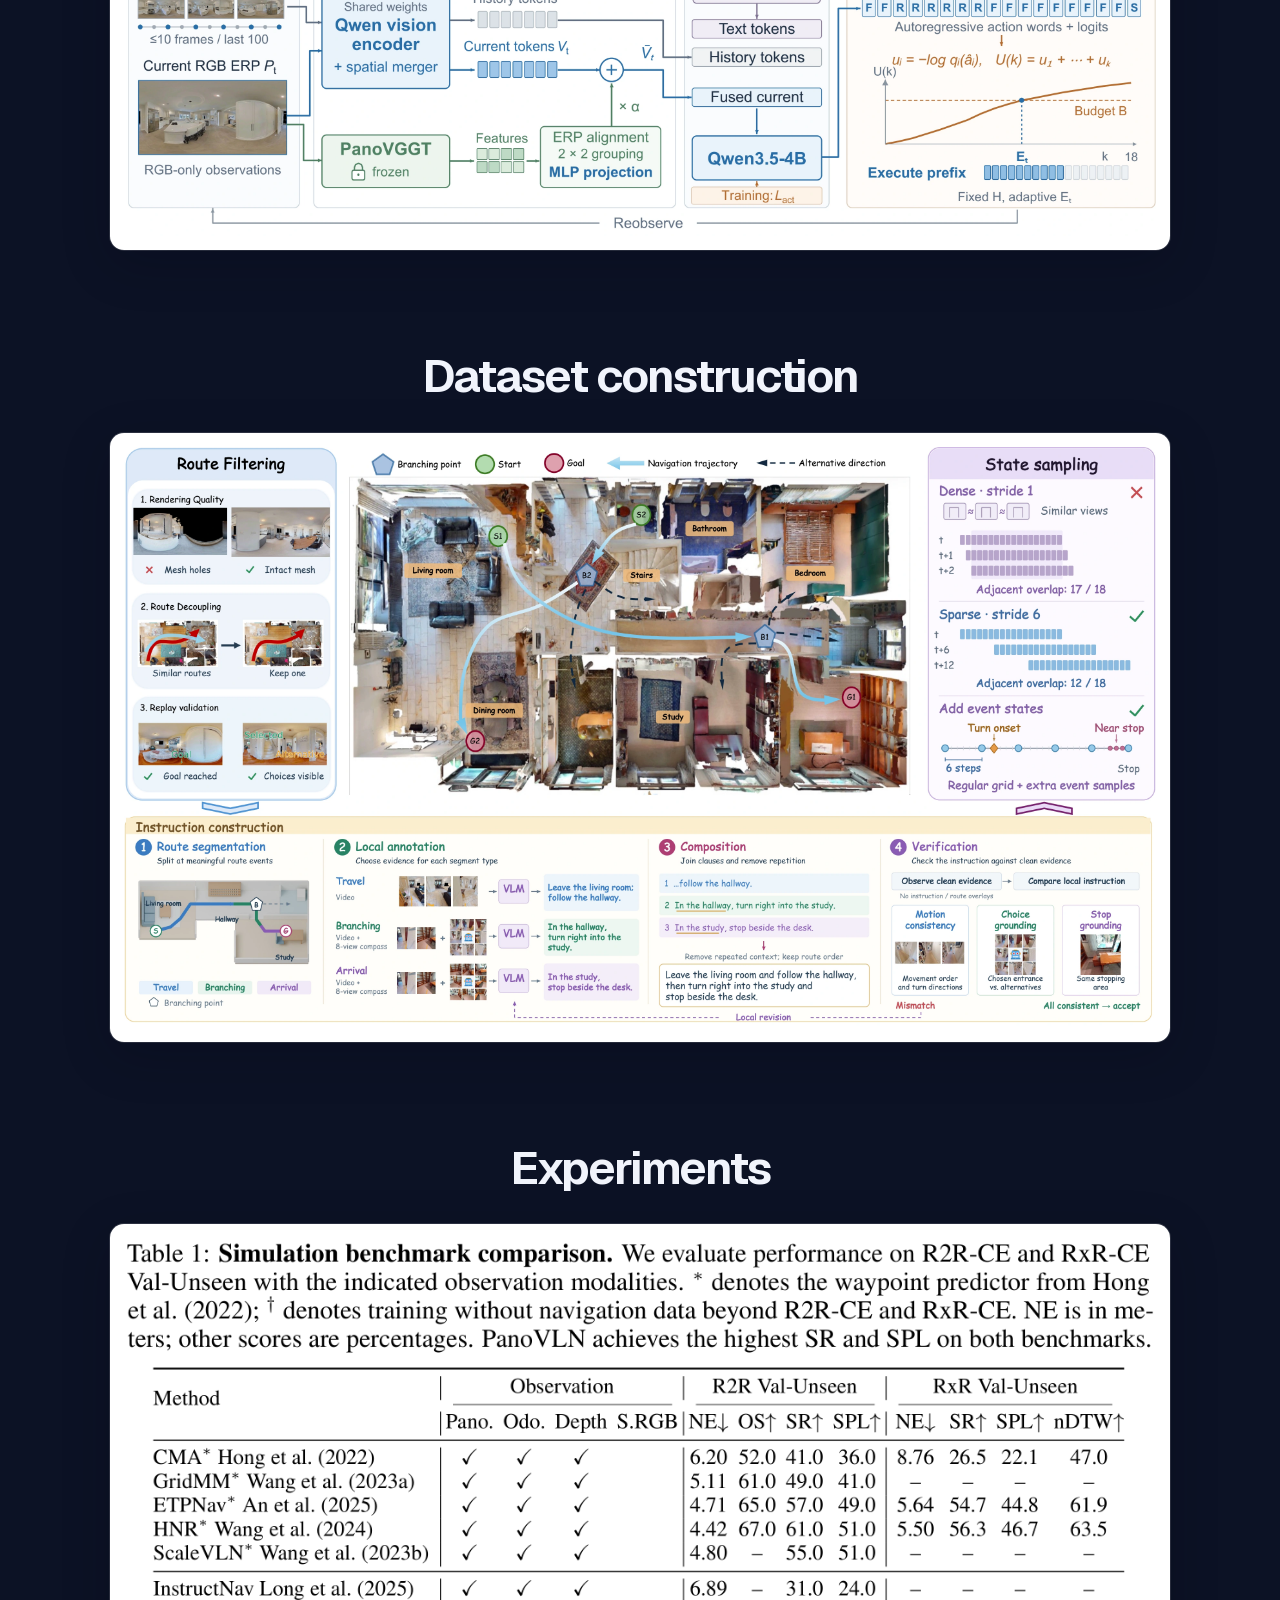
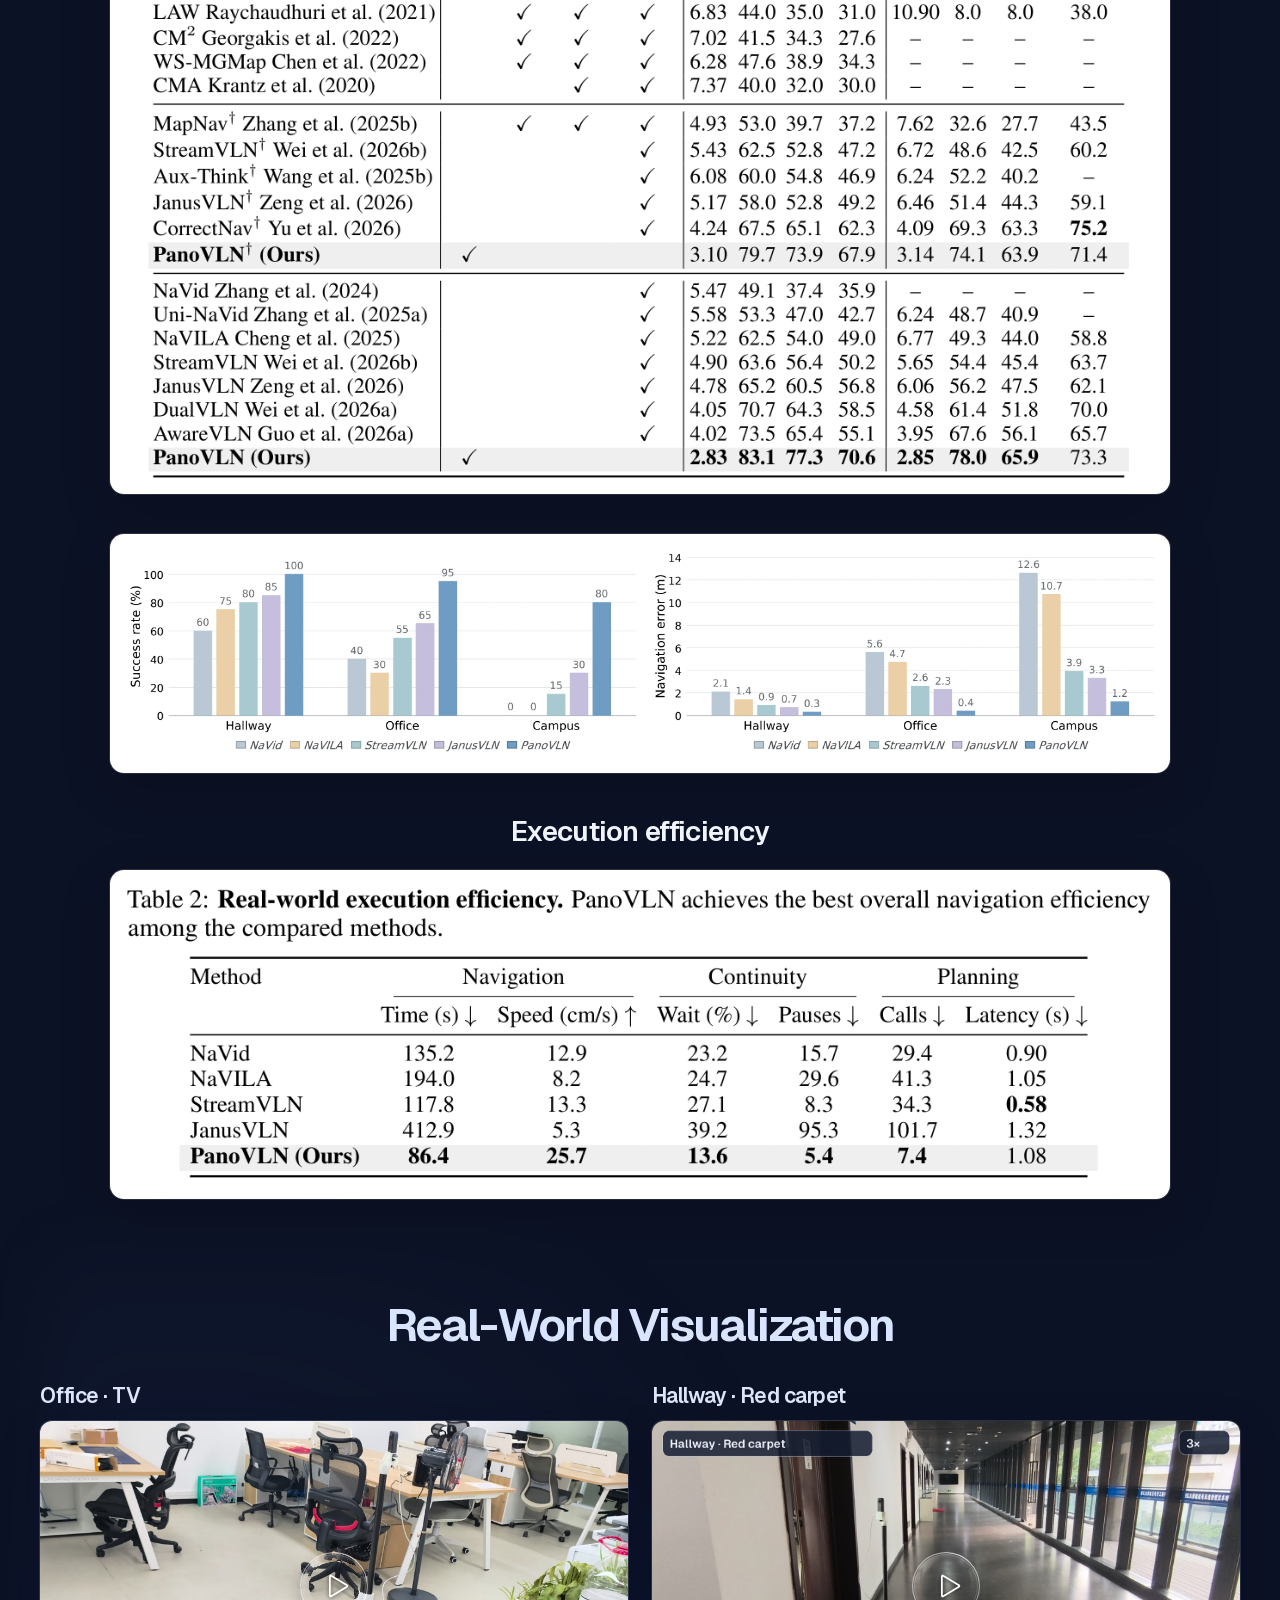
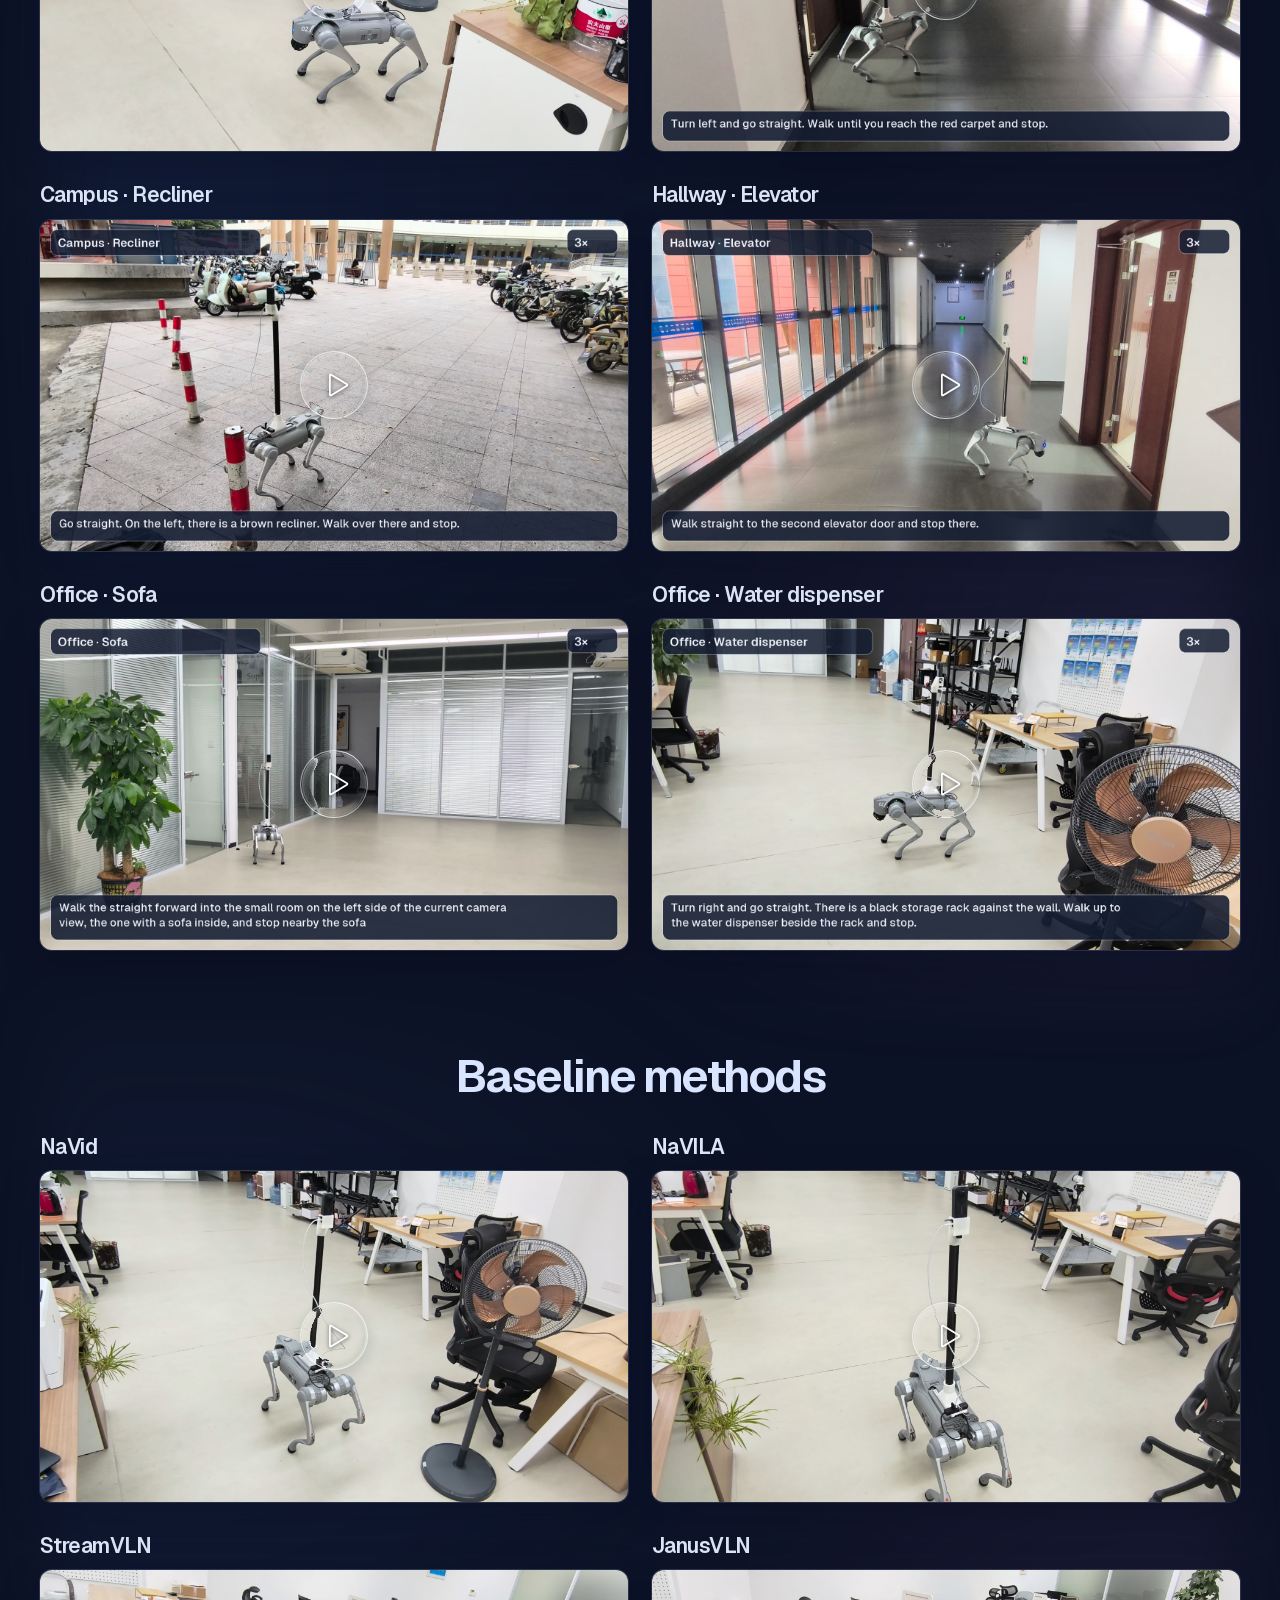
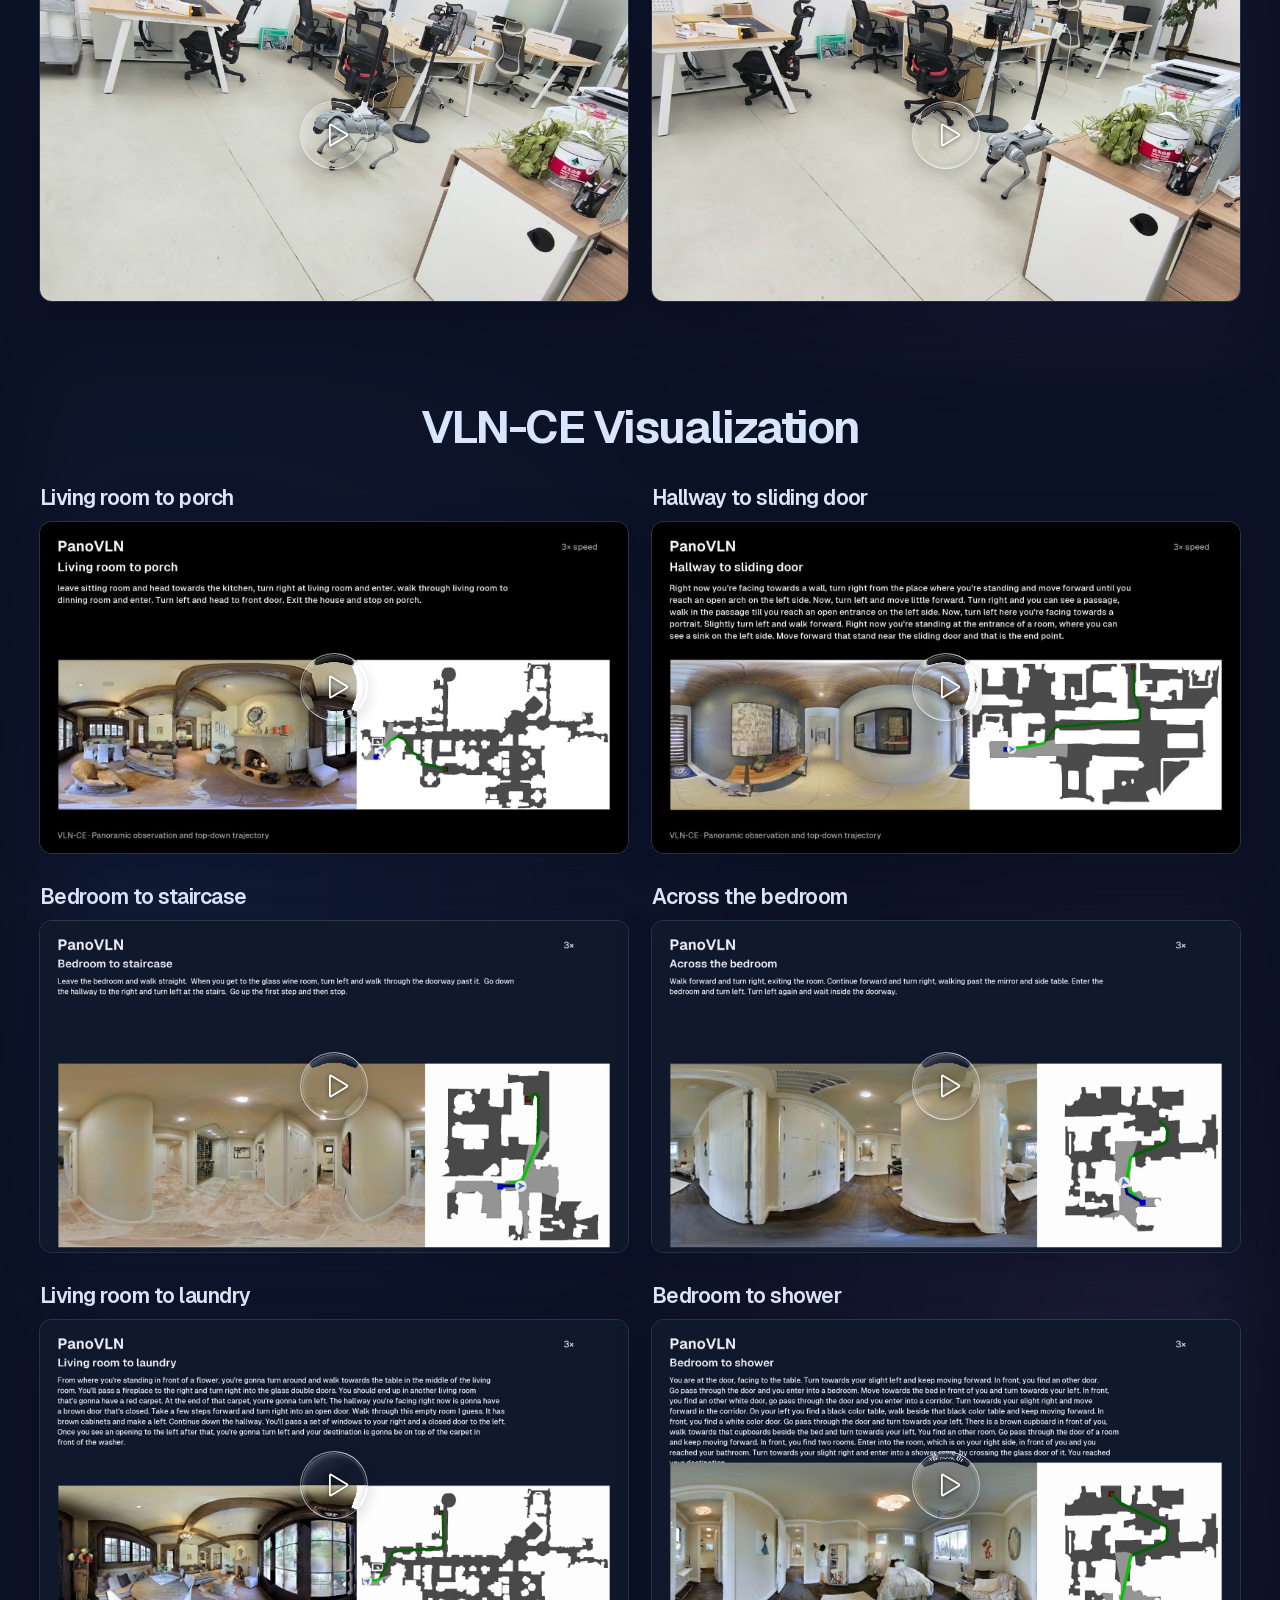
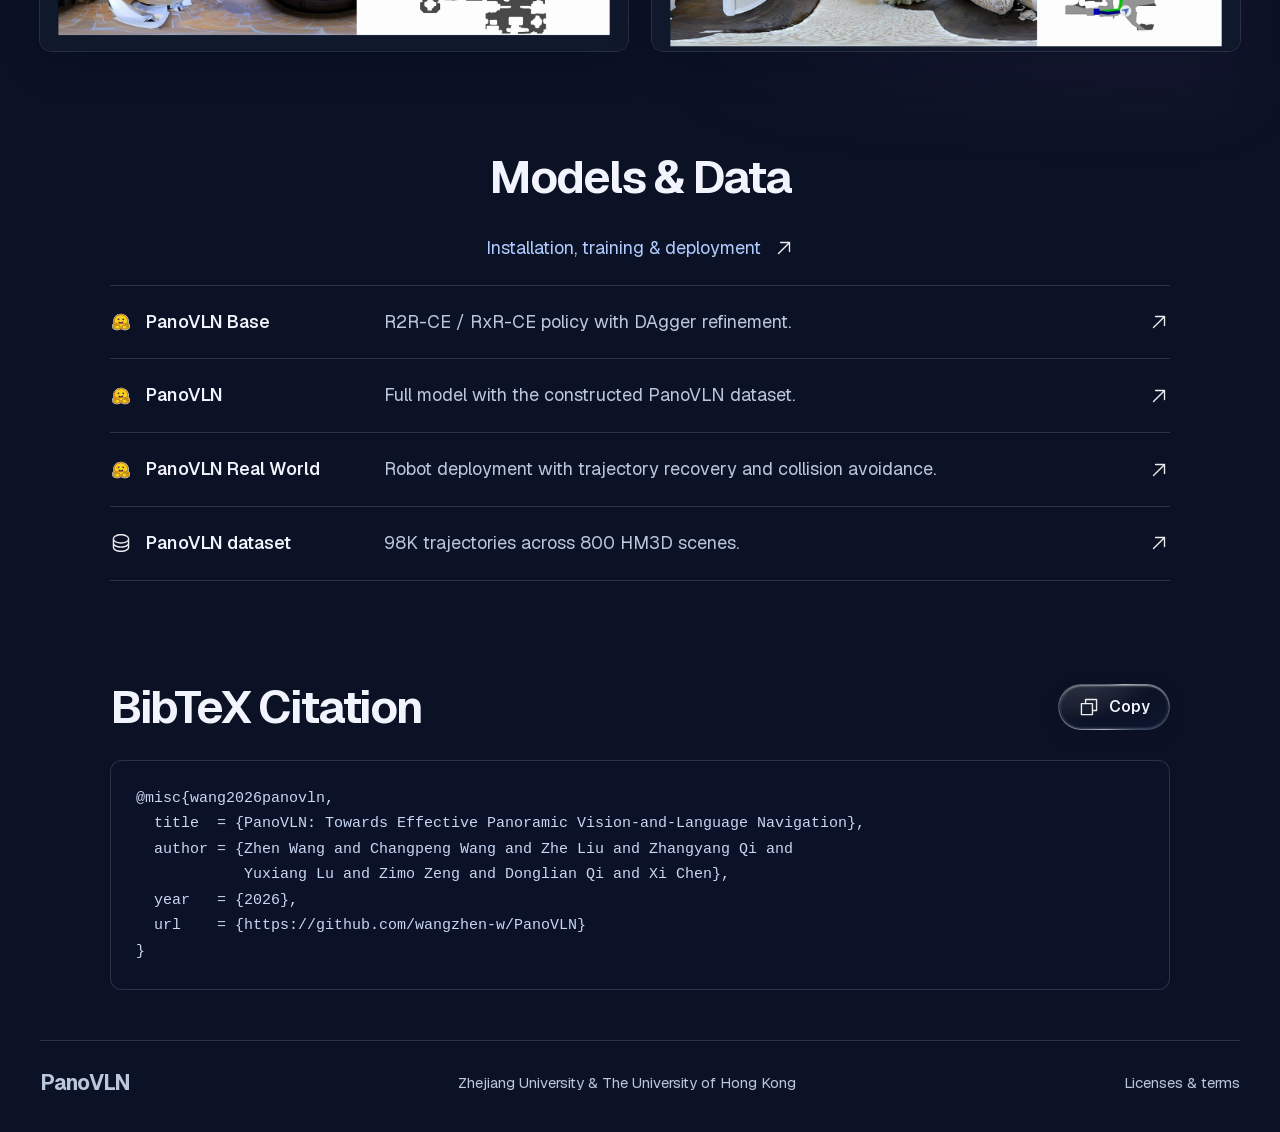
==== commit bd7fc26d: "Show all three model links in a single desktop resource row" ====
--- a/docs/index.html
+++ b/docs/index.html
@@ -7,7 +7,7 @@
 <meta property="og:title" content="PanoVLN"><meta property="og:description" content="Towards Effective Panoramic Vision-and-Language Navigation"><meta property="og:image" content="https://wangzhen-w.github.io/PanoVLN/assets/brand/social-card.png"><meta property="og:type" content="website">
 <meta name="theme-color" content="#0c1225"><link rel="icon" href="assets/icons/phosphor/regular/panorama.svg" type="image/svg+xml"><link rel="canonical" href="https://wangzhen-w.github.io/PanoVLN/">
 <link rel="preload" href="assets/fonts/geist.woff2" as="font" type="font/woff2" crossorigin>
-<link rel="stylesheet" href="styles.css?v=20260928-optics12"><script src="site.js?v=20260928-optics12" defer></script><script src="liquid-glass.js?v=20260928-optics12" defer></script>
+<link rel="stylesheet" href="styles.css?v=20260928-models13"><script src="site.js?v=20260928-models13" defer></script><script src="liquid-glass.js?v=20260928-models13" defer></script>
 </head>
 <body>
 
@@ -18,7 +18,7 @@
 <div class="hero-copy"><h1 id="project-title">PanoVLN</h1><p class="paper-title">Towards Effective Panoramic<br class="title-break"> Vision-and-Language Navigation</p>
 <div class="authors"><span>Zhen Wang<sup>1</sup></span><span>Changpeng Wang<sup>1</sup></span><span>Zhe Liu<sup>2</sup></span><span>Zhangyang Qi<sup>2</sup></span><span>Yuxiang Lu<sup>2</sup></span><span>Zimo Zeng<sup>1</sup></span><span>Donglian Qi<sup>1</sup></span><span>Xi Chen<sup>2</sup></span></div>
 <p class="affiliations"><span><sup>1</sup> Zhejiang University</span><span><sup>2</sup> The University of Hong Kong</span></p>
-<div class="hero-links"><a class="button glass-control solid" href="assets/paper/PanoVLN.pdf"><img class="icon" src="assets/icons/phosphor/regular/file-pdf.svg" width="22" height="22" alt=""> Paper</a><a class="button glass-control" href="https://github.com/wangzhen-w/PanoVLN"><img class="icon" src="assets/icons/brands/github.svg" width="22" height="22" alt=""> Code</a><a class="button glass-control" href="https://huggingface.co/wangzhen-w/PanoVLN"><img class="icon" src="assets/icons/brands/huggingface.svg" width="22" height="22" alt=""> Models</a><a class="button glass-control" href="https://huggingface.co/datasets/wangzhen-w/PanoVLN"><img class="icon" src="assets/icons/phosphor/regular/database.svg" width="22" height="22" alt=""> Dataset</a><span class="button glass-control unavailable" aria-disabled="true" title="The arXiv link will be added after publication"><img class="icon" src="assets/icons/brands/arxiv.svg" width="22" height="22" alt=""> arXiv · soon</span></div>
+<div class="hero-links"><a class="button glass-control" href="https://github.com/wangzhen-w/PanoVLN"><img class="icon" src="assets/icons/brands/github.svg" width="22" height="22" alt=""> Code</a><a class="button glass-control" href="https://huggingface.co/wangzhen-w/PanoVLN"><img class="icon" src="assets/icons/brands/huggingface.svg" width="22" height="22" alt=""> Model</a><a class="button glass-control" href="https://huggingface.co/wangzhen-w/PanoVLN_base"><img class="icon" src="assets/icons/brands/huggingface.svg" width="22" height="22" alt=""> Model (Base)</a><a class="button glass-control" href="https://huggingface.co/wangzhen-w/PanoVLN_realworld"><img class="icon" src="assets/icons/brands/huggingface.svg" width="22" height="22" alt=""> Model (Realworld)</a><a class="button glass-control" href="https://huggingface.co/datasets/wangzhen-w/PanoVLN"><img class="icon" src="assets/icons/phosphor/regular/database.svg" width="22" height="22" alt=""> Dataset</a><span class="button glass-control unavailable" aria-disabled="true" title="The arXiv link will be added after publication"><img class="icon" src="assets/icons/brands/arxiv.svg" width="22" height="22" alt=""> arXiv · soon</span></div>
 </div>
 </section>
 
--- a/docs/styles.css
+++ b/docs/styles.css
@@ -25,3 +25,6 @@
 @supports not (backdrop-filter:blur(1px)){.masthead{background-color:#16233bef}}
 
 .masthead{backdrop-filter:blur(1.6px) brightness(.65) saturate(115%);-webkit-backdrop-filter:blur(1.6px) brightness(.65) saturate(115%)}
+
+.hero-links .button{white-space:nowrap;padding-inline:16px}
+@media(min-width:960px){.hero-links{flex-wrap:nowrap}}
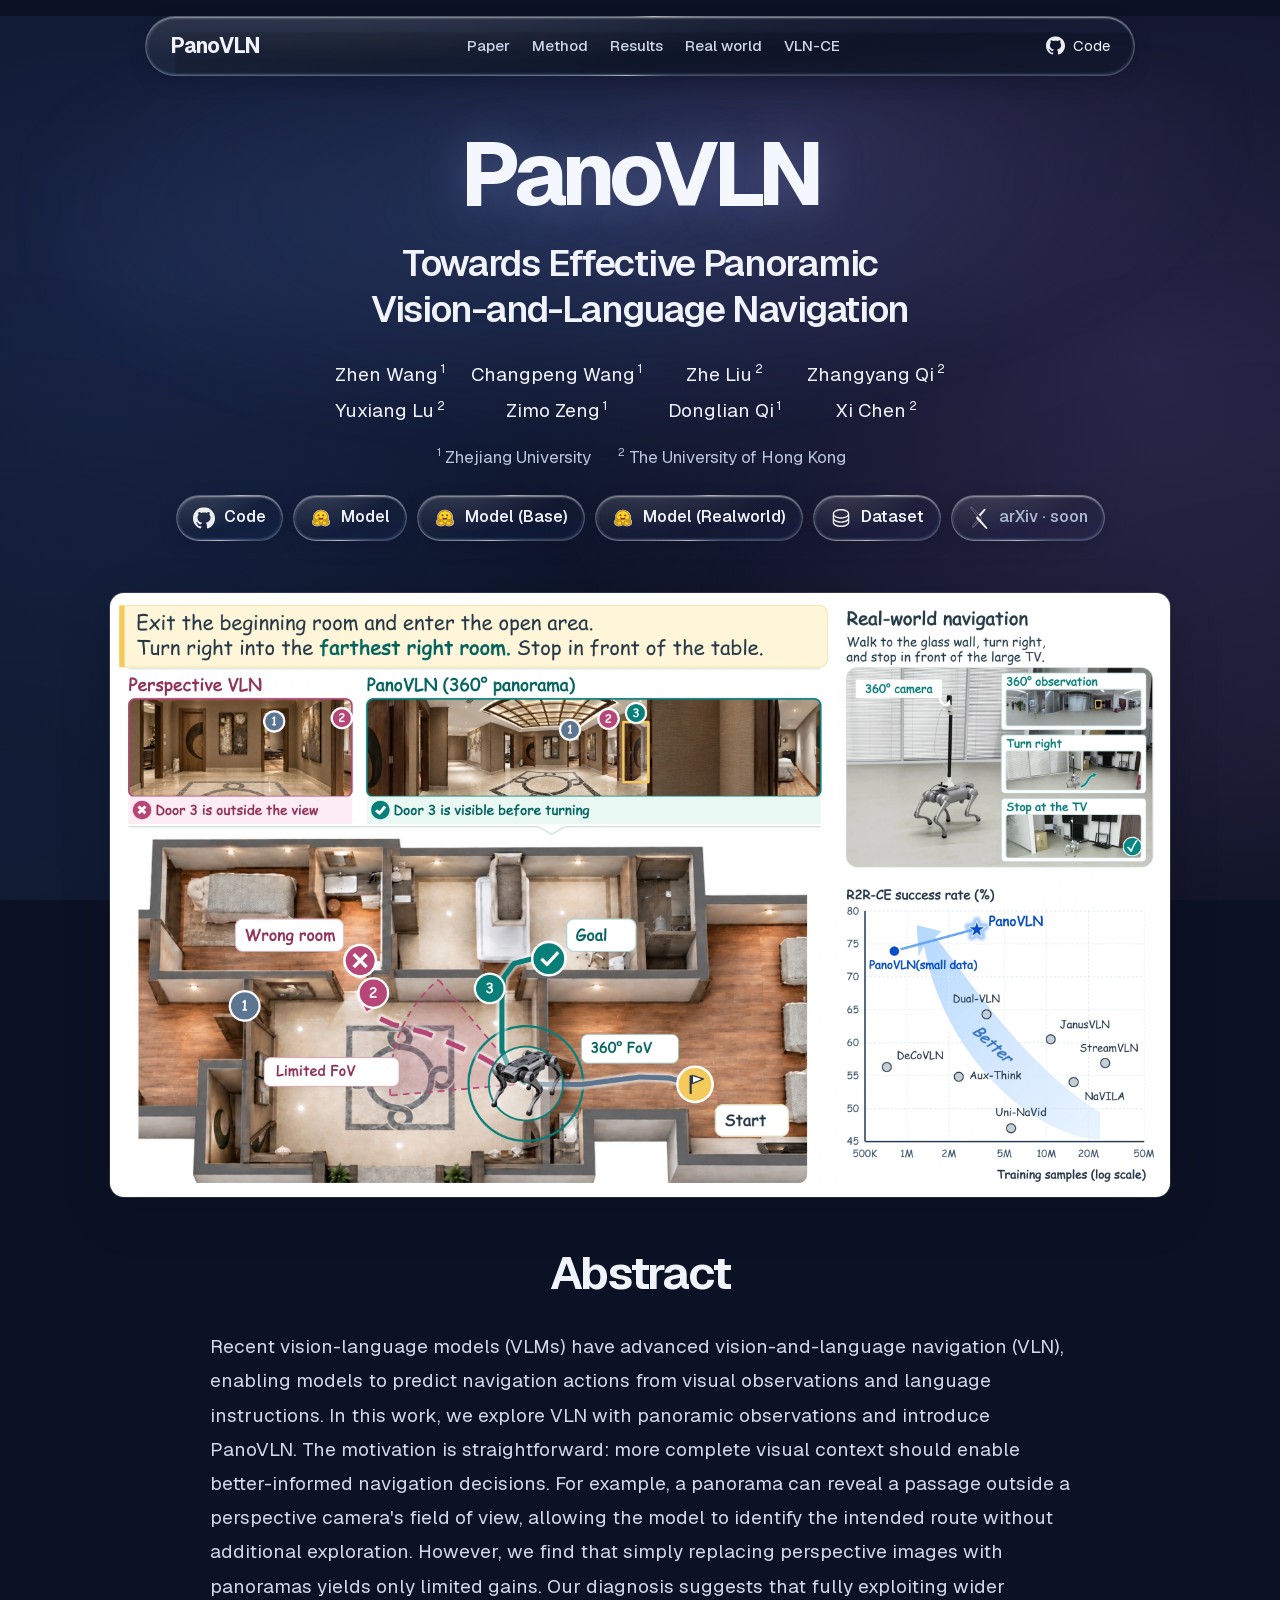
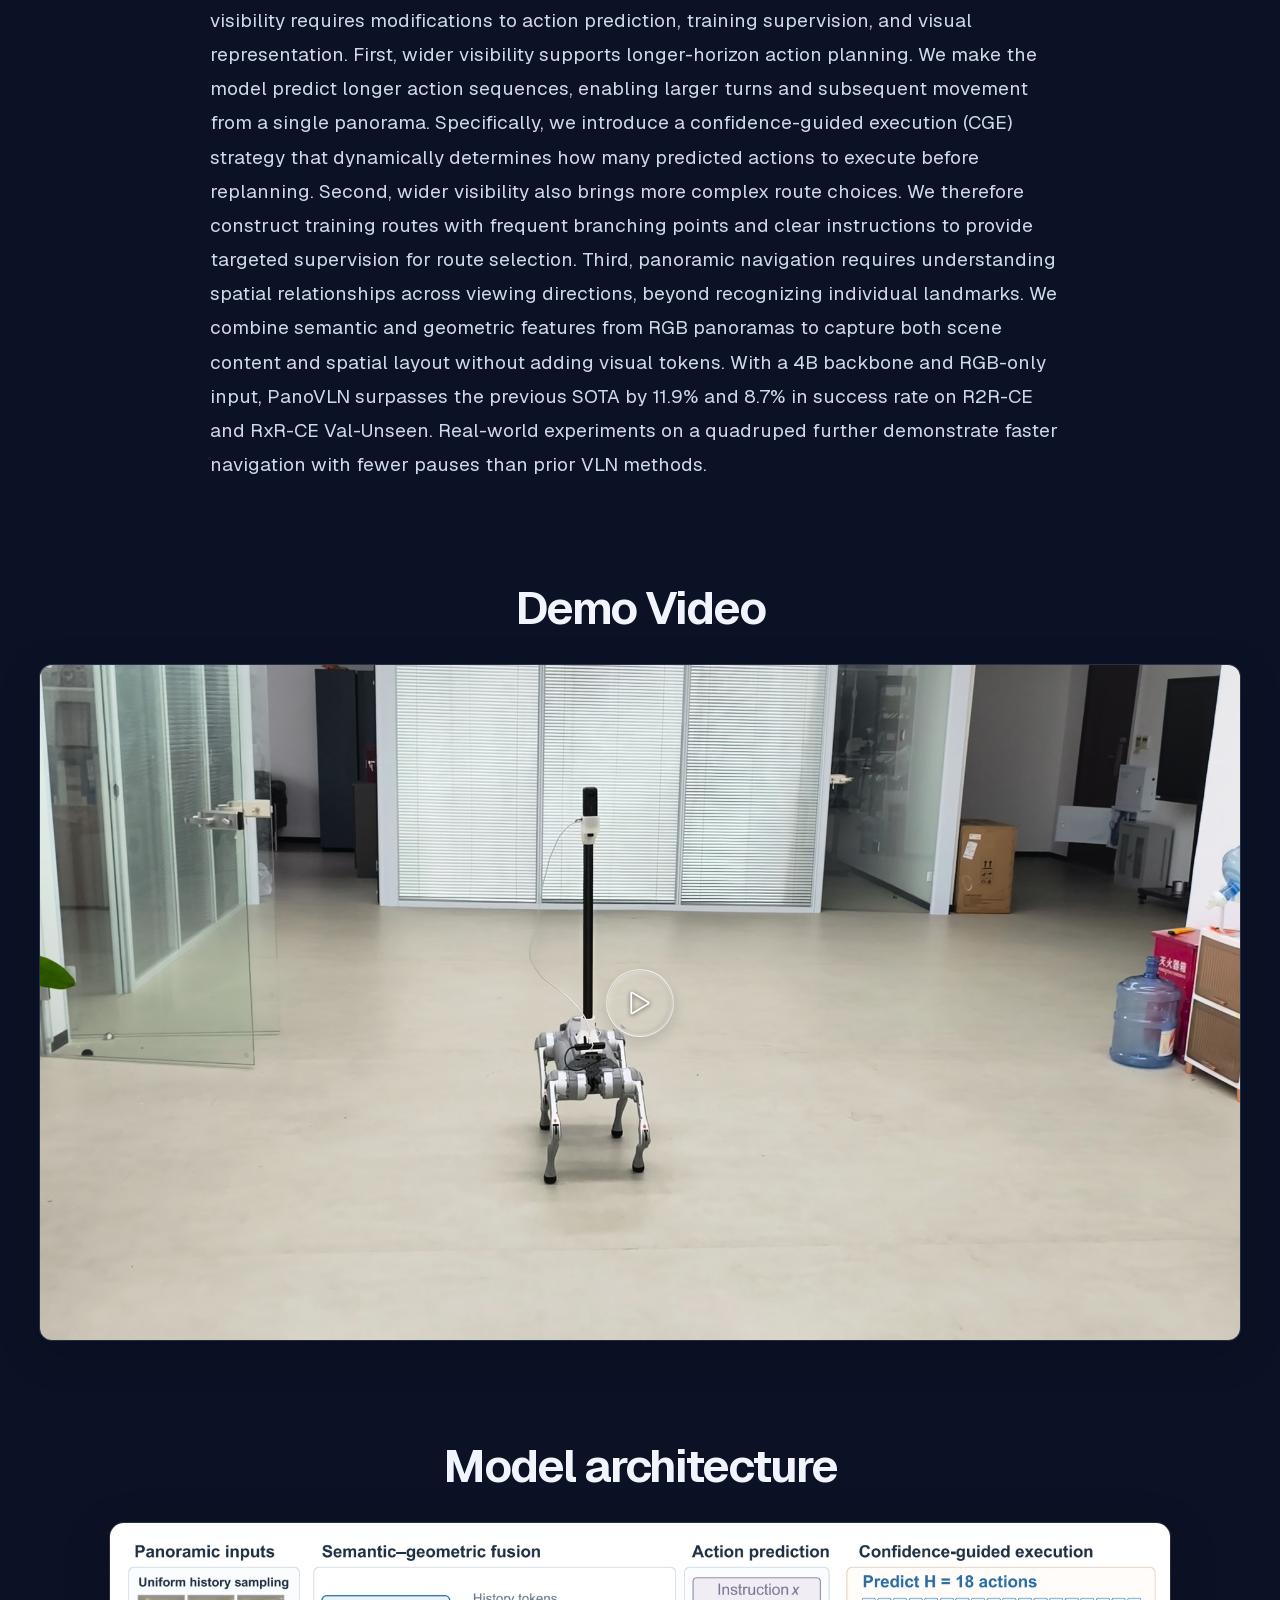
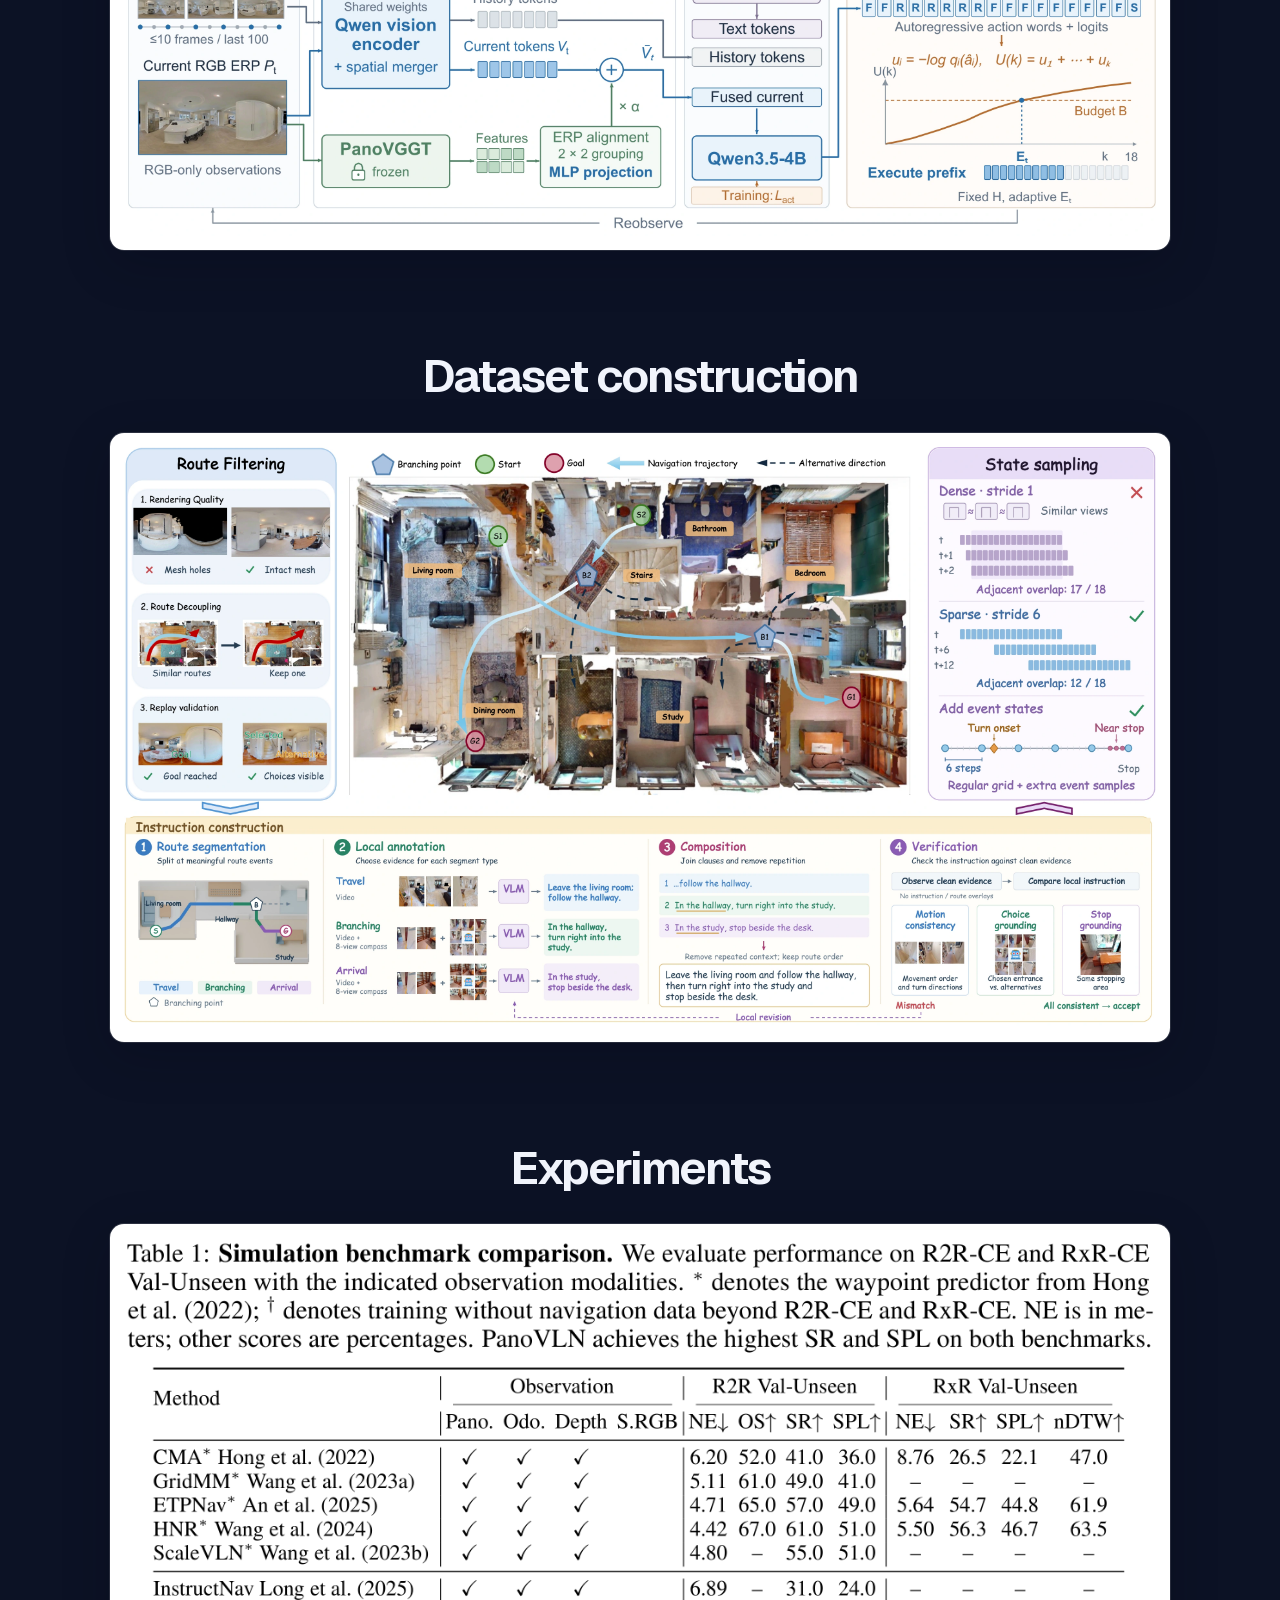
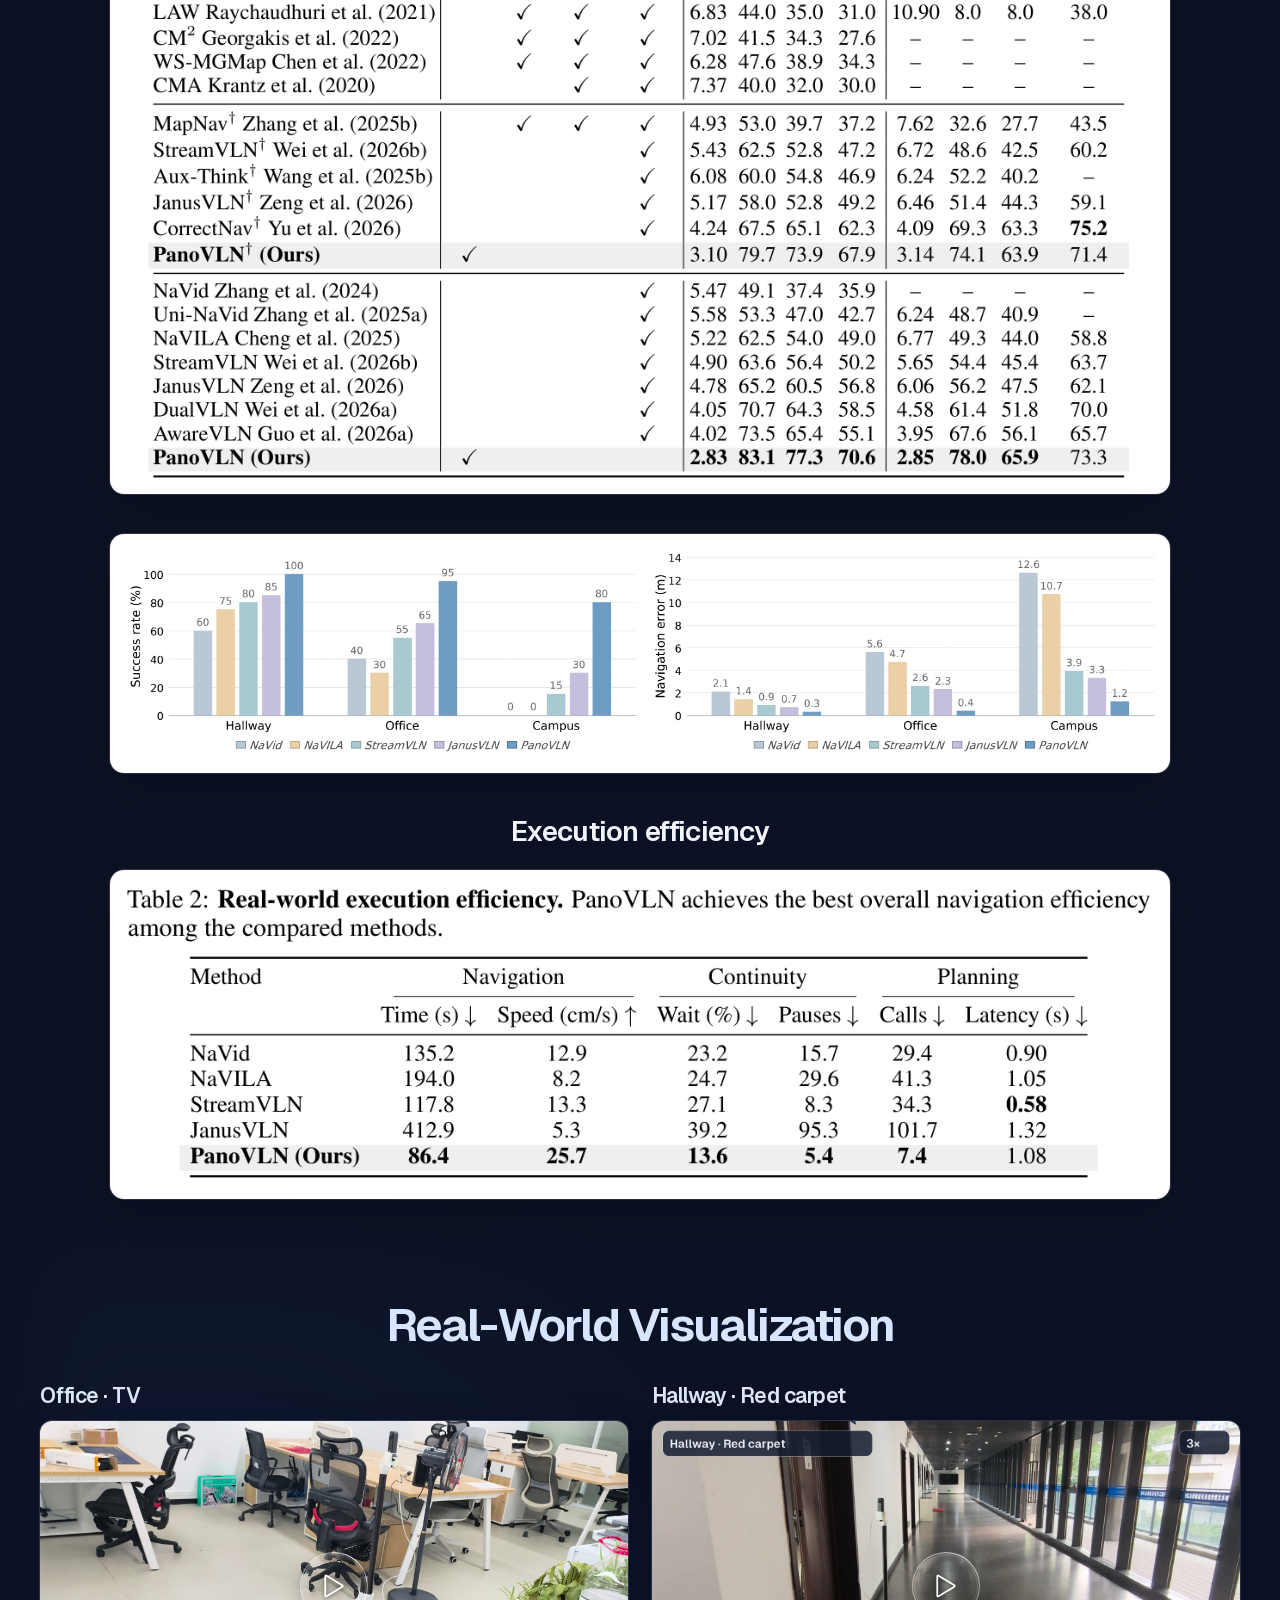
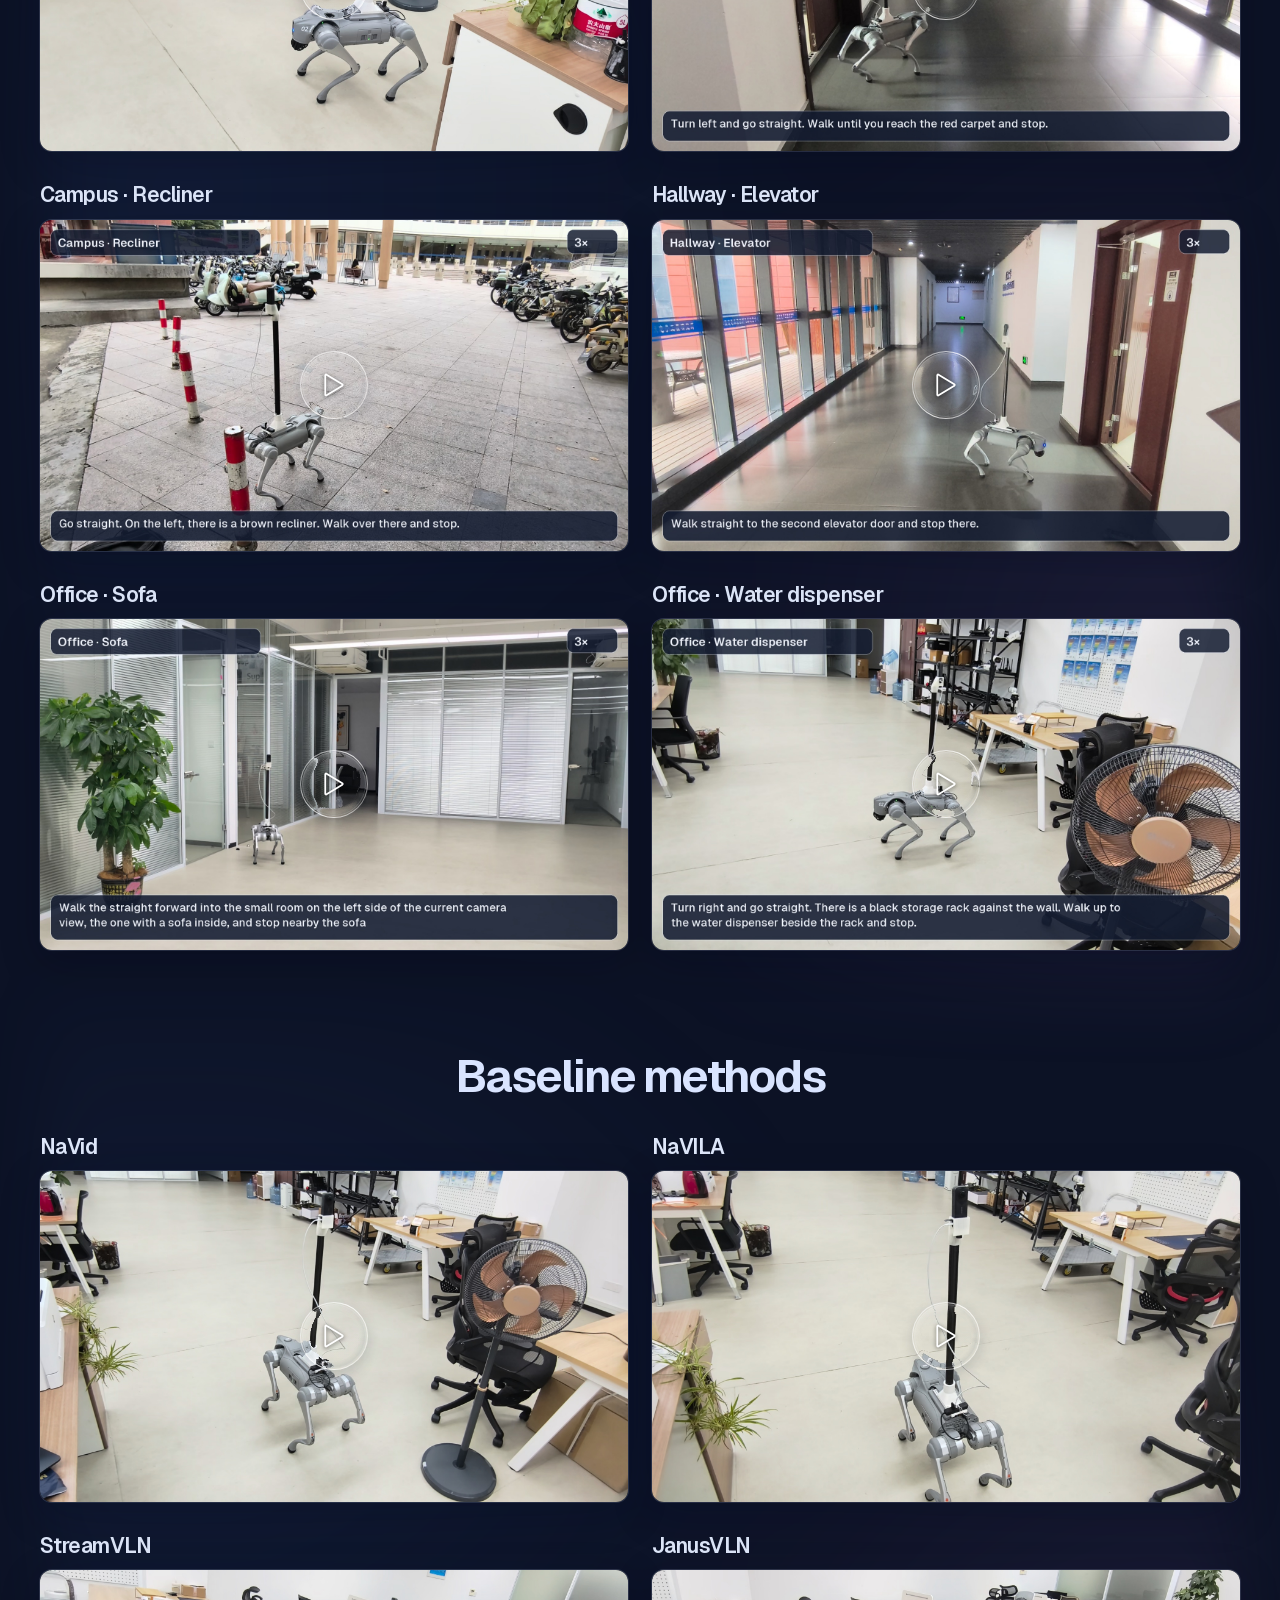
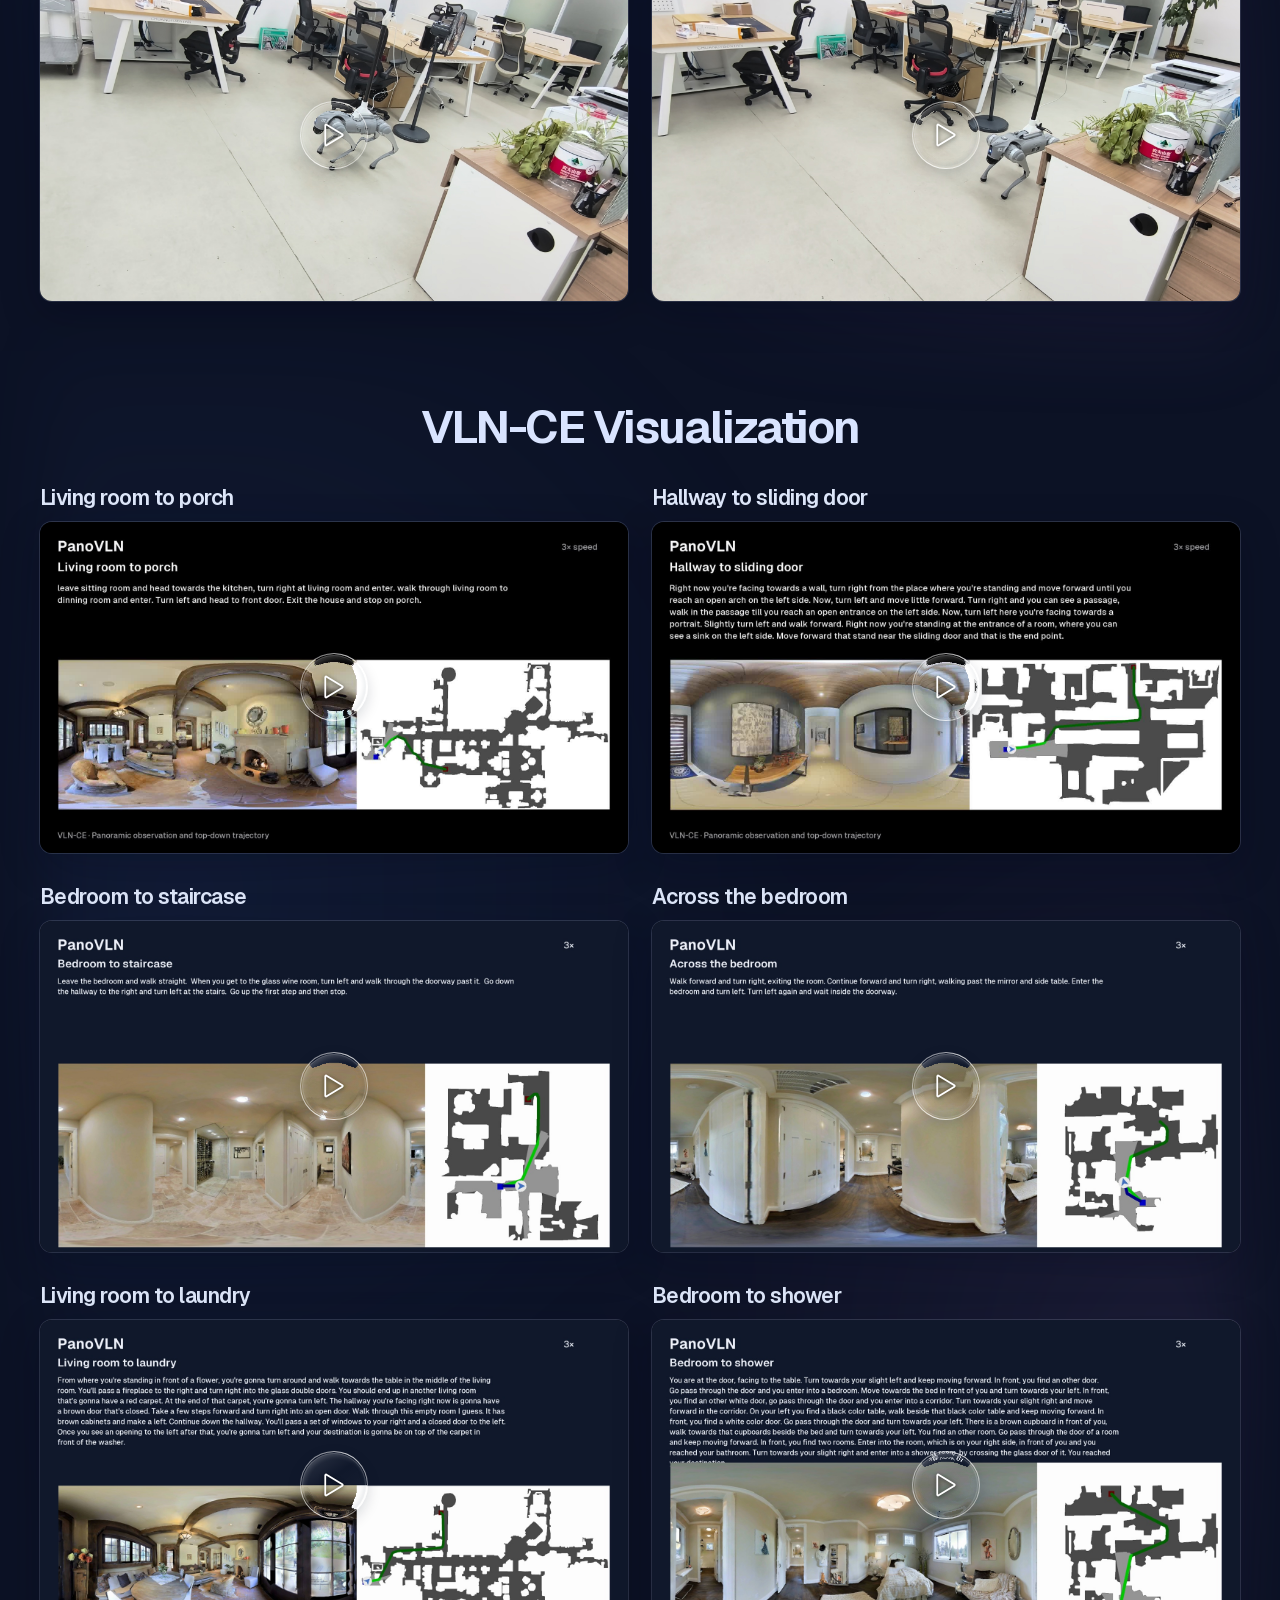
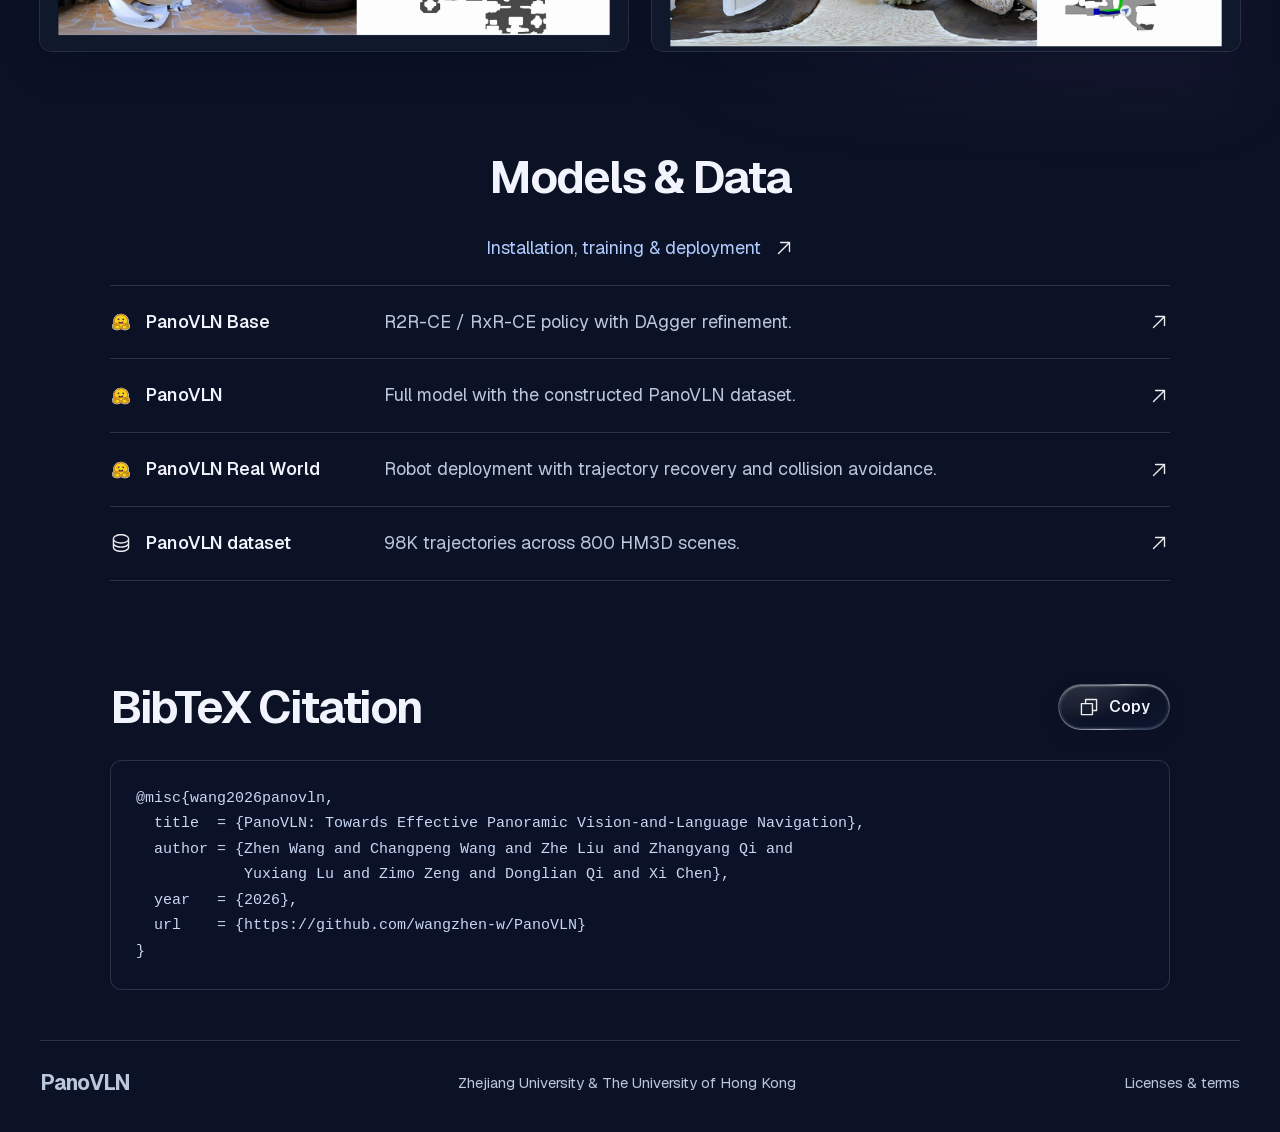
==== commit 7c289656: "Center the play glyph within its liquid glass button" ====
--- a/docs/index.html
+++ b/docs/index.html
@@ -7,7 +7,7 @@
 <meta property="og:title" content="PanoVLN"><meta property="og:description" content="Towards Effective Panoramic Vision-and-Language Navigation"><meta property="og:image" content="https://wangzhen-w.github.io/PanoVLN/assets/brand/social-card.png"><meta property="og:type" content="website">
 <meta name="theme-color" content="#0c1225"><link rel="icon" href="assets/icons/phosphor/regular/panorama.svg" type="image/svg+xml"><link rel="canonical" href="https://wangzhen-w.github.io/PanoVLN/">
 <link rel="preload" href="assets/fonts/geist.woff2" as="font" type="font/woff2" crossorigin>
-<link rel="stylesheet" href="styles.css?v=20260928-models13"><script src="site.js?v=20260928-models13" defer></script><script src="liquid-glass.js?v=20260928-models13" defer></script>
+<link rel="stylesheet" href="styles.css?v=20260928-play14"><script src="site.js?v=20260928-play14" defer></script><script src="liquid-glass.js?v=20260928-play14" defer></script>
 </head>
 <body>
 
--- a/docs/styles.css
+++ b/docs/styles.css
@@ -15,7 +15,8 @@
 @media(prefers-reduced-motion:reduce){html{scroll-behavior:auto}*,*::before,*::after{transition:none!important;animation:none!important}}
 .icon[src*="phosphor"],.icon[src*="github"],.icon[src*="arxiv"]{filter:brightness(0) invert(1);opacity:.92}
 
-.video-start{position:absolute;left:50%;top:50%;transform:translate(-50%,-50%);width:68px;height:68px;border-radius:50%;display:grid;place-items:center;background-color:#ffffff04}.video-start[hidden]{display:none}.video-start img{width:28px;height:28px;filter:brightness(0) invert(1);margin-left:4px}.video-start:hover{background-color:#ffffff0a}.video-start:active{transform:translate(-50%,-50%) scale(.95)}
+/* Phosphor play has glyph bounds centered at x=152 in a 256-unit viewBox. */
+.video-start{position:absolute;left:50%;top:50%;transform:translate(-50%,-50%);width:68px;height:68px;border-radius:50%;display:grid;place-items:center;background-color:#ffffff04}.video-start[hidden]{display:none}.video-start img{width:28px;height:28px;filter:brightness(0) invert(1);margin:0;transform:translateX(-9.375%)}.video-start:hover{background-color:#ffffff0a}.video-start:active{transform:translate(-50%,-50%) scale(.95)}
 
 .video-start{padding:0;backdrop-filter:none;-webkit-backdrop-filter:none;border-color:#ffffff70;box-shadow:inset 0 1px 1px #ffffffe0,inset 0 -1px 2px #fff7,0 5px 14px #07142a26}
 .video-start img{position:relative;z-index:2;filter:brightness(0) invert(1) drop-shadow(0 1px 2px #0009);width:28px;height:28px}
@@ -28,3 +29,4 @@
 
 .hero-links .button{white-space:nowrap;padding-inline:16px}
 @media(min-width:960px){.hero-links{flex-wrap:nowrap}}
+
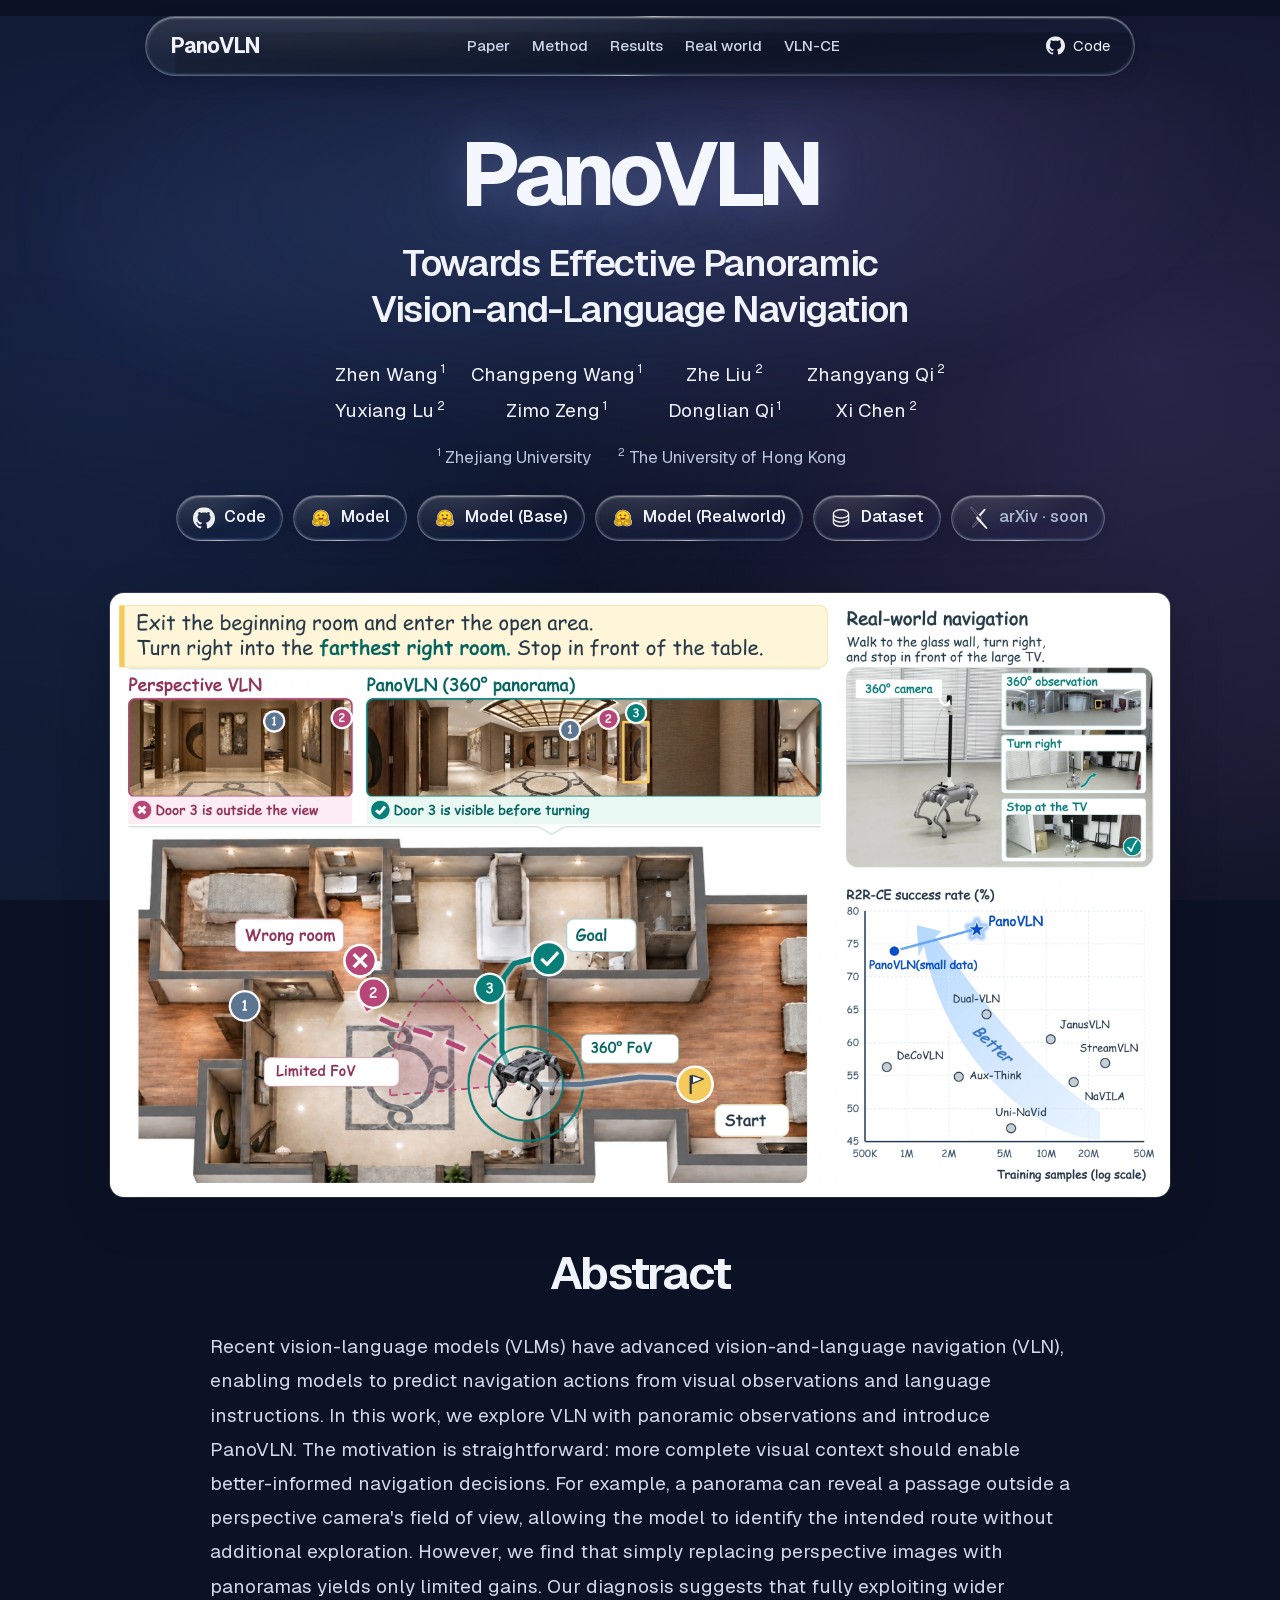
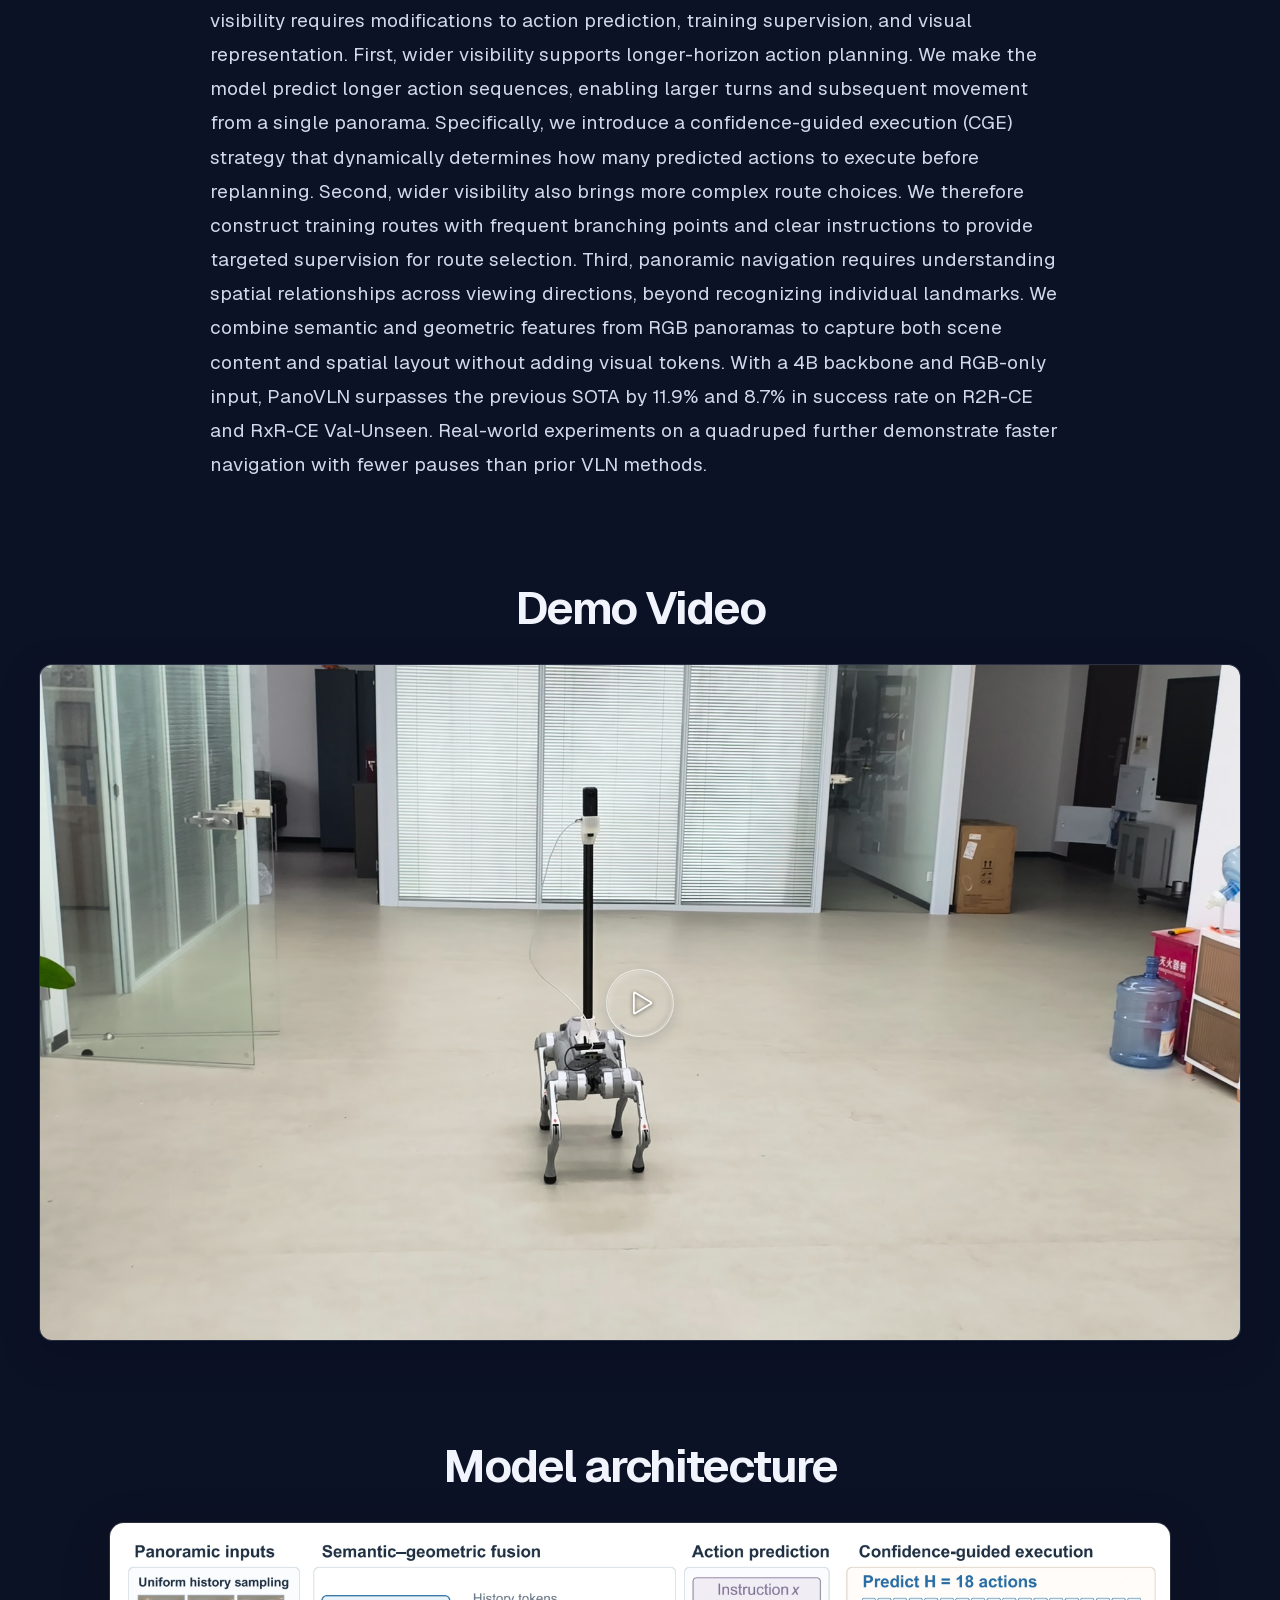
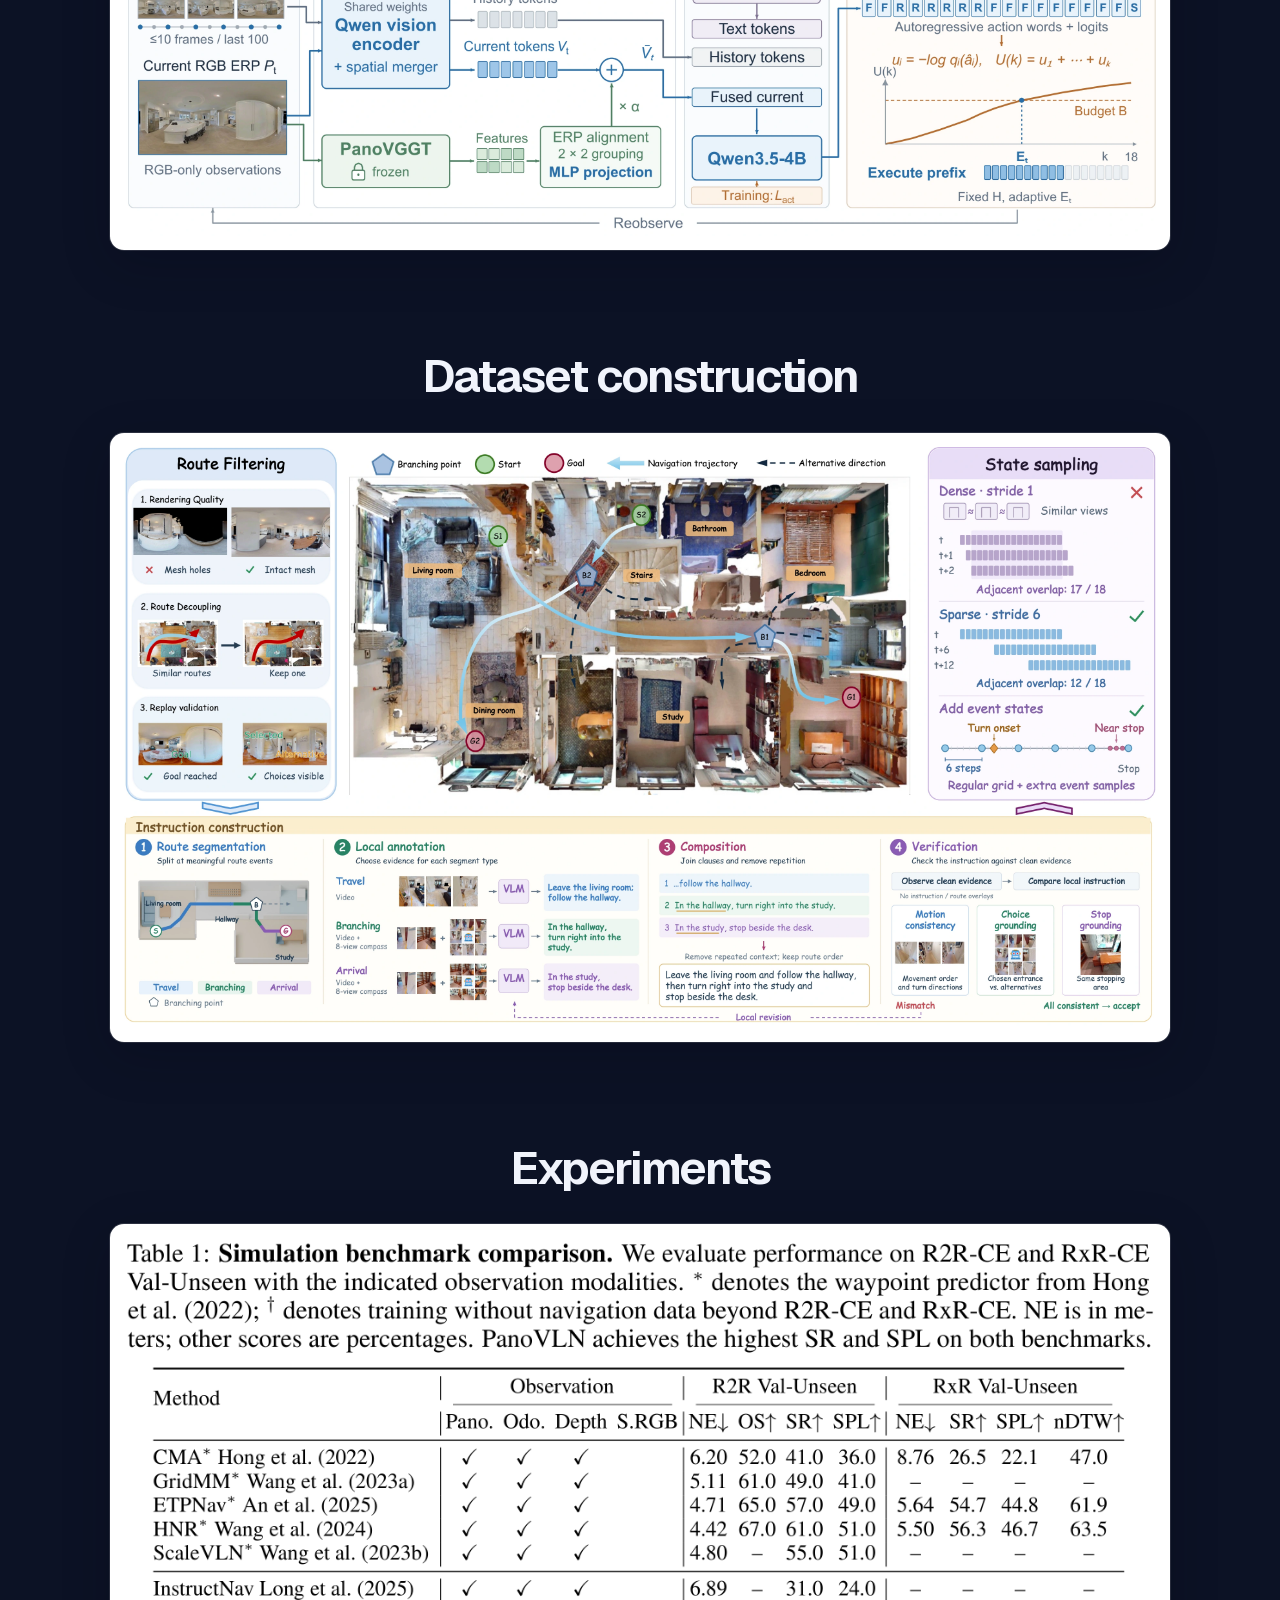
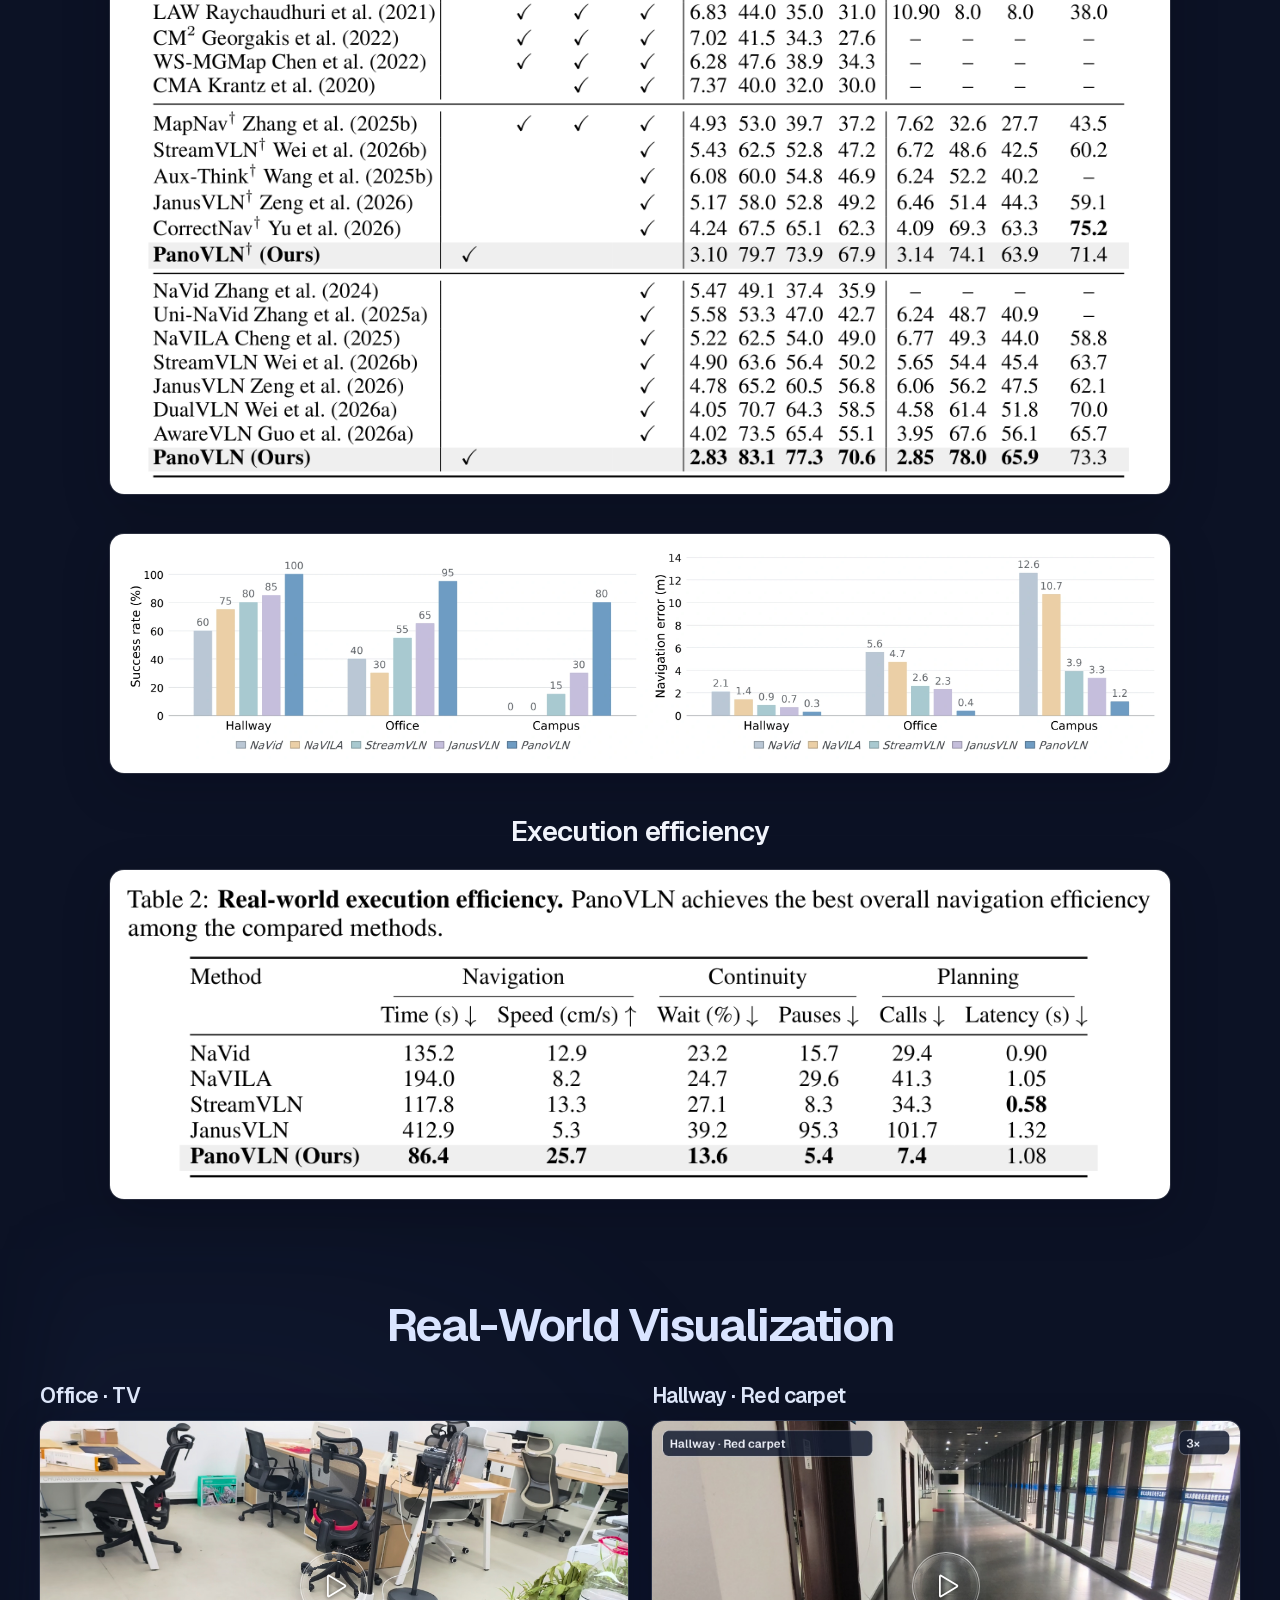
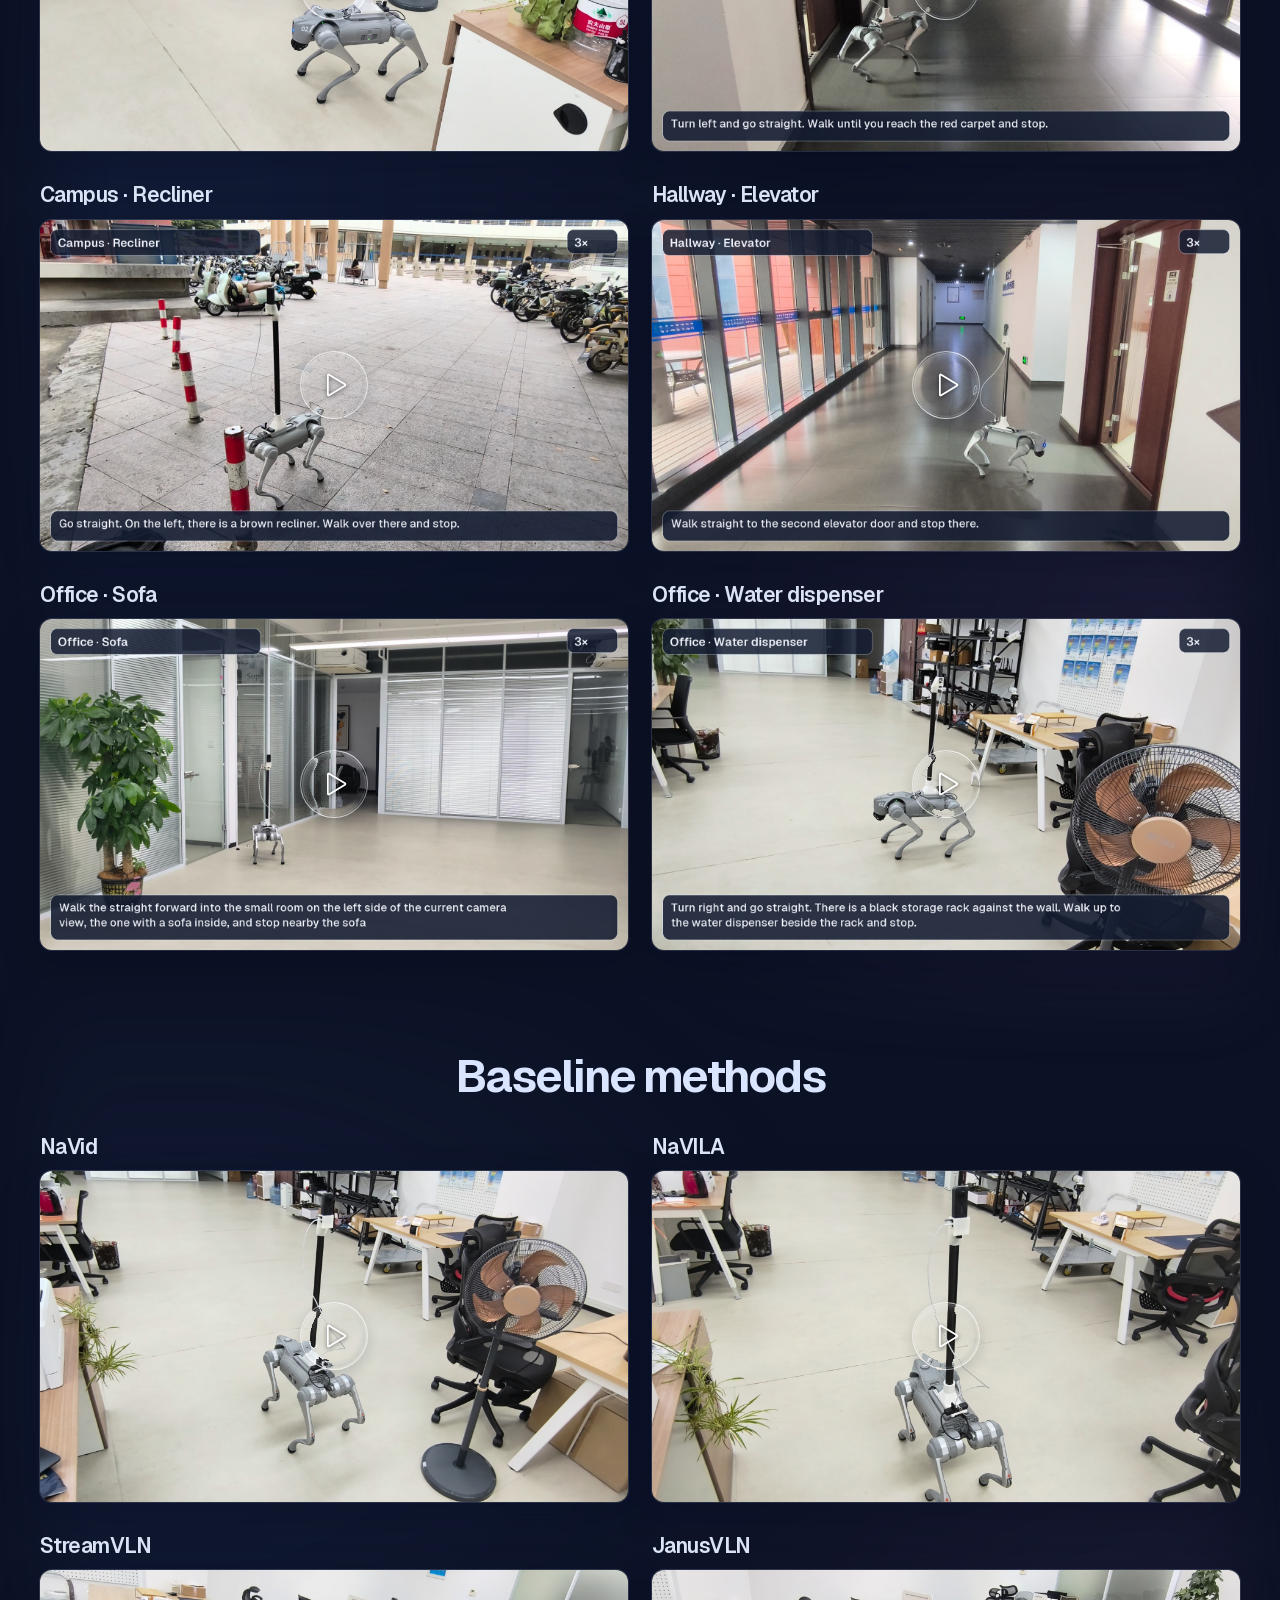
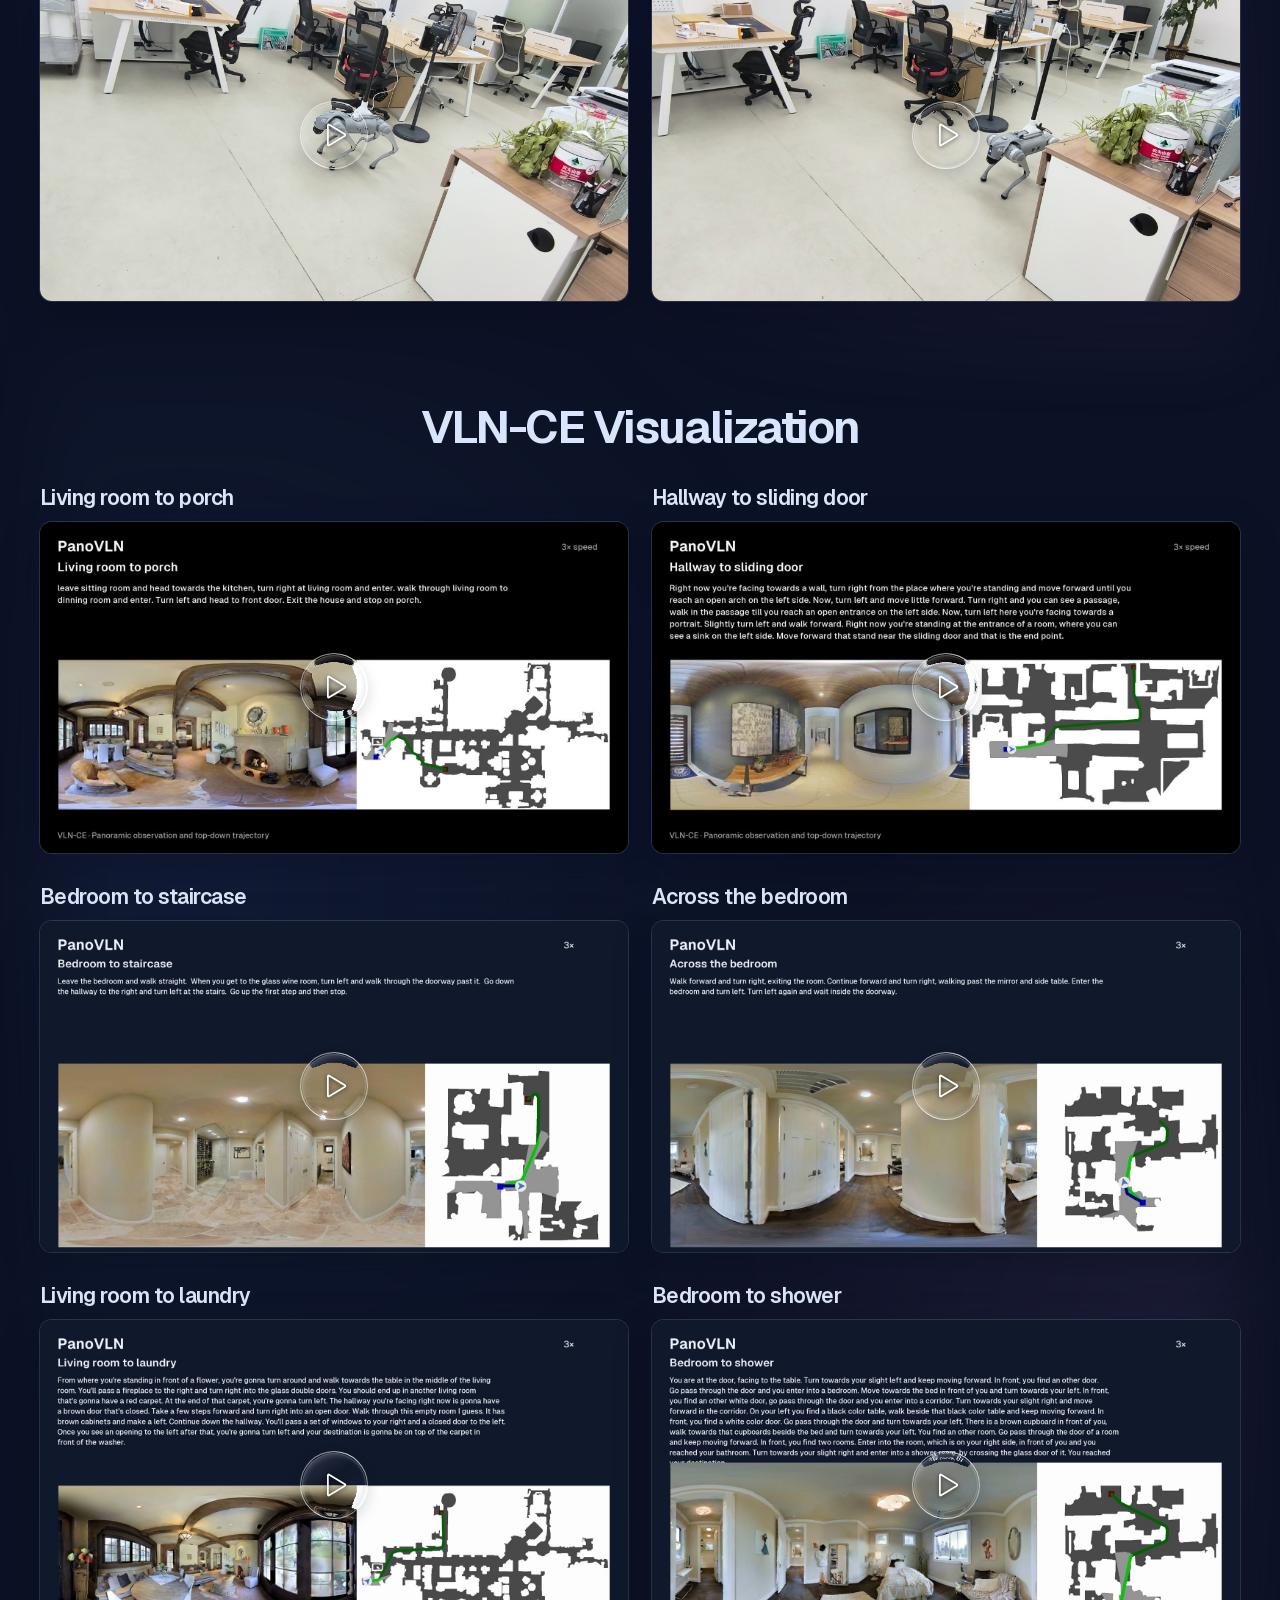
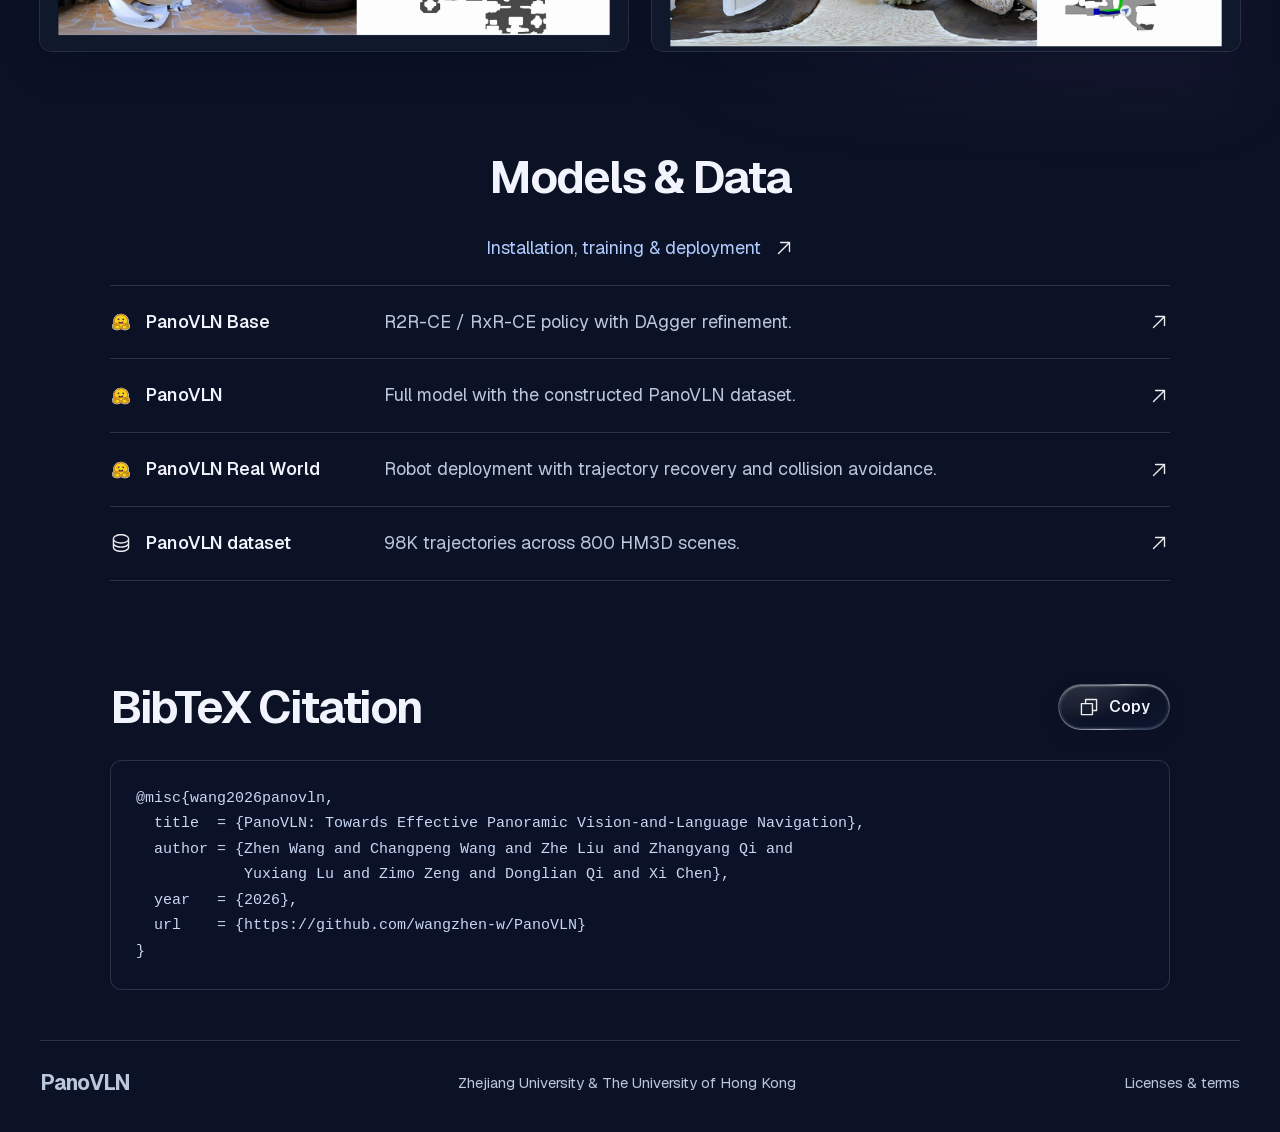
==== commit 85b5aa97: "Align play triangle centroid with the button center" ====
--- a/docs/index.html
+++ b/docs/index.html
@@ -7,7 +7,7 @@
 <meta property="og:title" content="PanoVLN"><meta property="og:description" content="Towards Effective Panoramic Vision-and-Language Navigation"><meta property="og:image" content="https://wangzhen-w.github.io/PanoVLN/assets/brand/social-card.png"><meta property="og:type" content="website">
 <meta name="theme-color" content="#0c1225"><link rel="icon" href="assets/icons/phosphor/regular/panorama.svg" type="image/svg+xml"><link rel="canonical" href="https://wangzhen-w.github.io/PanoVLN/">
 <link rel="preload" href="assets/fonts/geist.woff2" as="font" type="font/woff2" crossorigin>
-<link rel="stylesheet" href="styles.css?v=20260928-play14"><script src="site.js?v=20260928-play14" defer></script><script src="liquid-glass.js?v=20260928-play14" defer></script>
+<link rel="stylesheet" href="styles.css?v=20260928-centroid15"><script src="site.js?v=20260928-centroid15" defer></script><script src="liquid-glass.js?v=20260928-centroid15" defer></script>
 </head>
 <body>
 
--- a/docs/styles.css
+++ b/docs/styles.css
@@ -15,8 +15,8 @@
 @media(prefers-reduced-motion:reduce){html{scroll-behavior:auto}*,*::before,*::after{transition:none!important;animation:none!important}}
 .icon[src*="phosphor"],.icon[src*="github"],.icon[src*="arxiv"]{filter:brightness(0) invert(1);opacity:.92}
 
-/* Phosphor play has glyph bounds centered at x=152 in a 256-unit viewBox. */
-.video-start{position:absolute;left:50%;top:50%;transform:translate(-50%,-50%);width:68px;height:68px;border-radius:50%;display:grid;place-items:center;background-color:#ffffff04}.video-start[hidden]{display:none}.video-start img{width:28px;height:28px;filter:brightness(0) invert(1);margin:0;transform:translateX(-9.375%)}.video-start:hover{background-color:#ffffff0a}.video-start:active{transform:translate(-50%,-50%) scale(.95)}
+/* The play triangle centroid is (127.94, 127.98) in its 256-unit viewBox. */
+.video-start{position:absolute;left:50%;top:50%;transform:translate(-50%,-50%);width:68px;height:68px;border-radius:50%;display:grid;place-items:center;background-color:#ffffff04}.video-start[hidden]{display:none}.video-start img{width:28px;height:28px;filter:brightness(0) invert(1);margin:0}.video-start:hover{background-color:#ffffff0a}.video-start:active{transform:translate(-50%,-50%) scale(.95)}
 
 .video-start{padding:0;backdrop-filter:none;-webkit-backdrop-filter:none;border-color:#ffffff70;box-shadow:inset 0 1px 1px #ffffffe0,inset 0 -1px 2px #fff7,0 5px 14px #07142a26}
 .video-start img{position:relative;z-index:2;filter:brightness(0) invert(1) drop-shadow(0 1px 2px #0009);width:28px;height:28px}
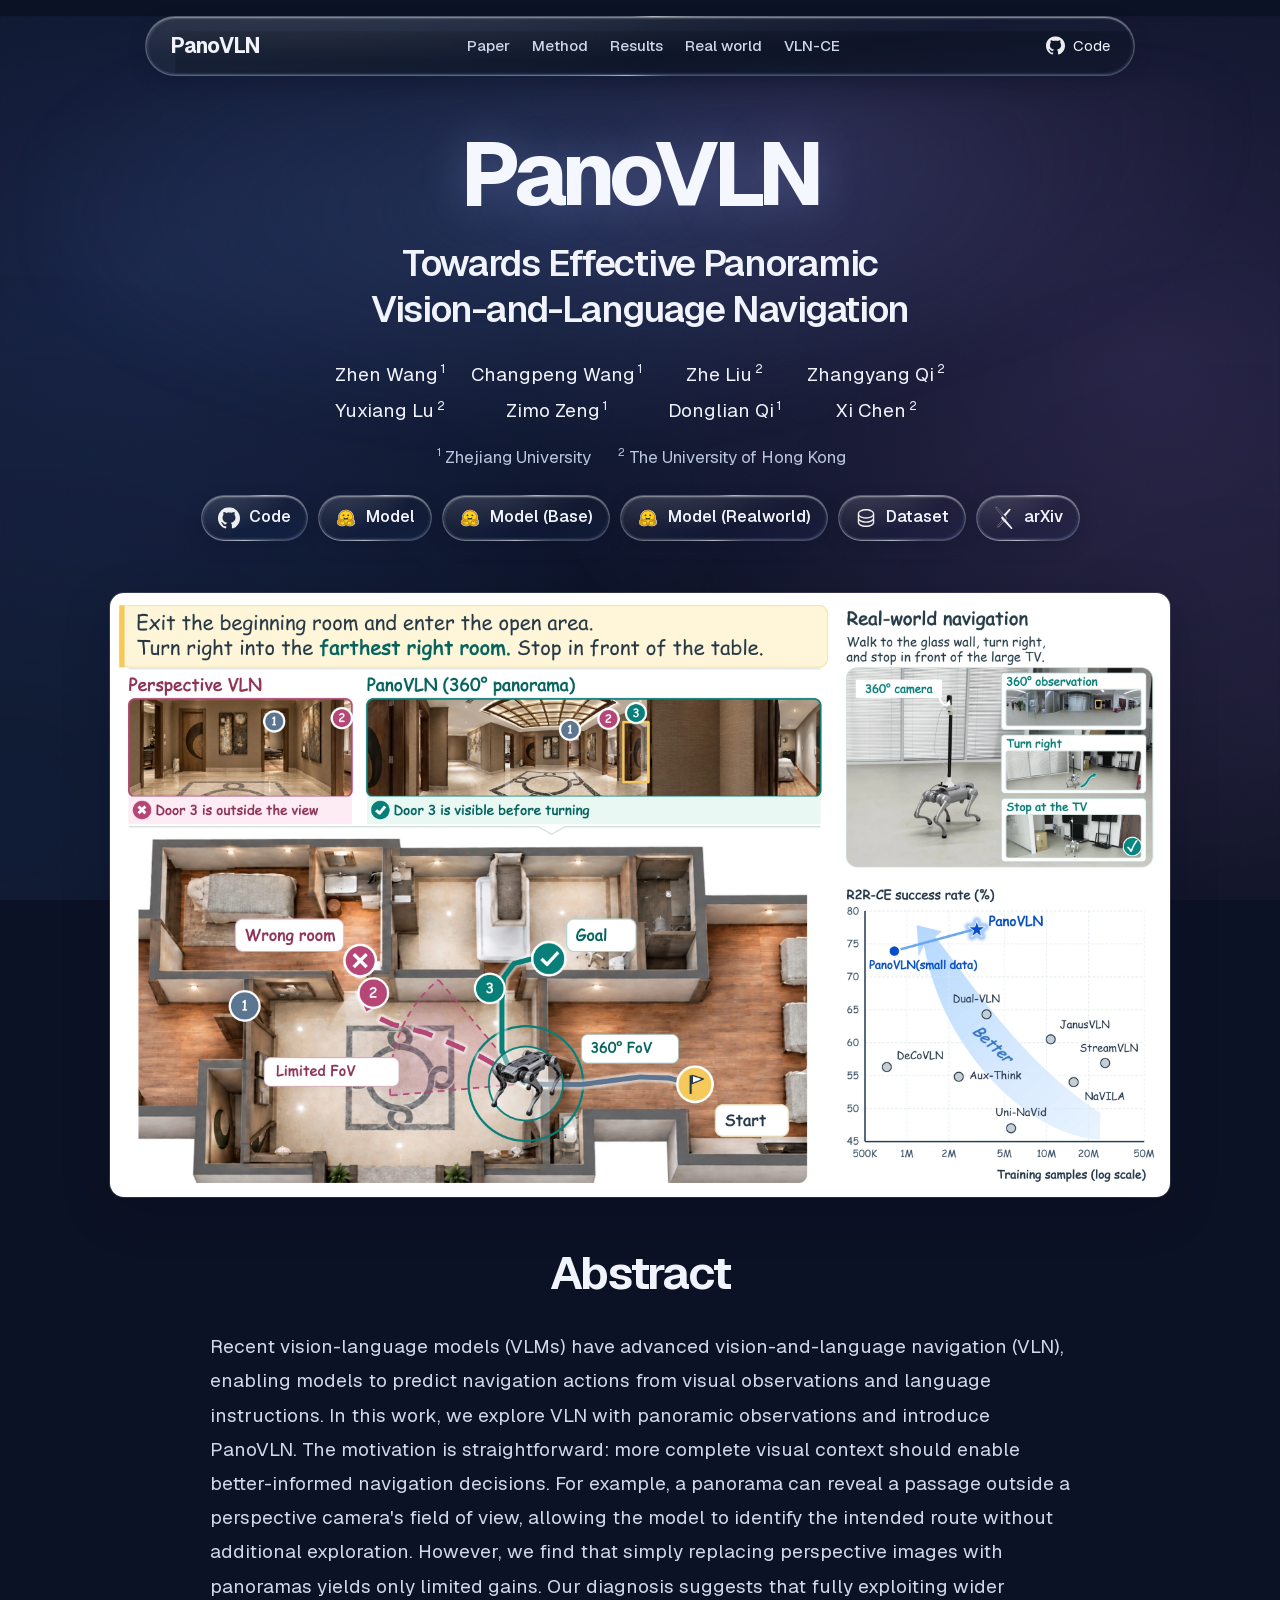
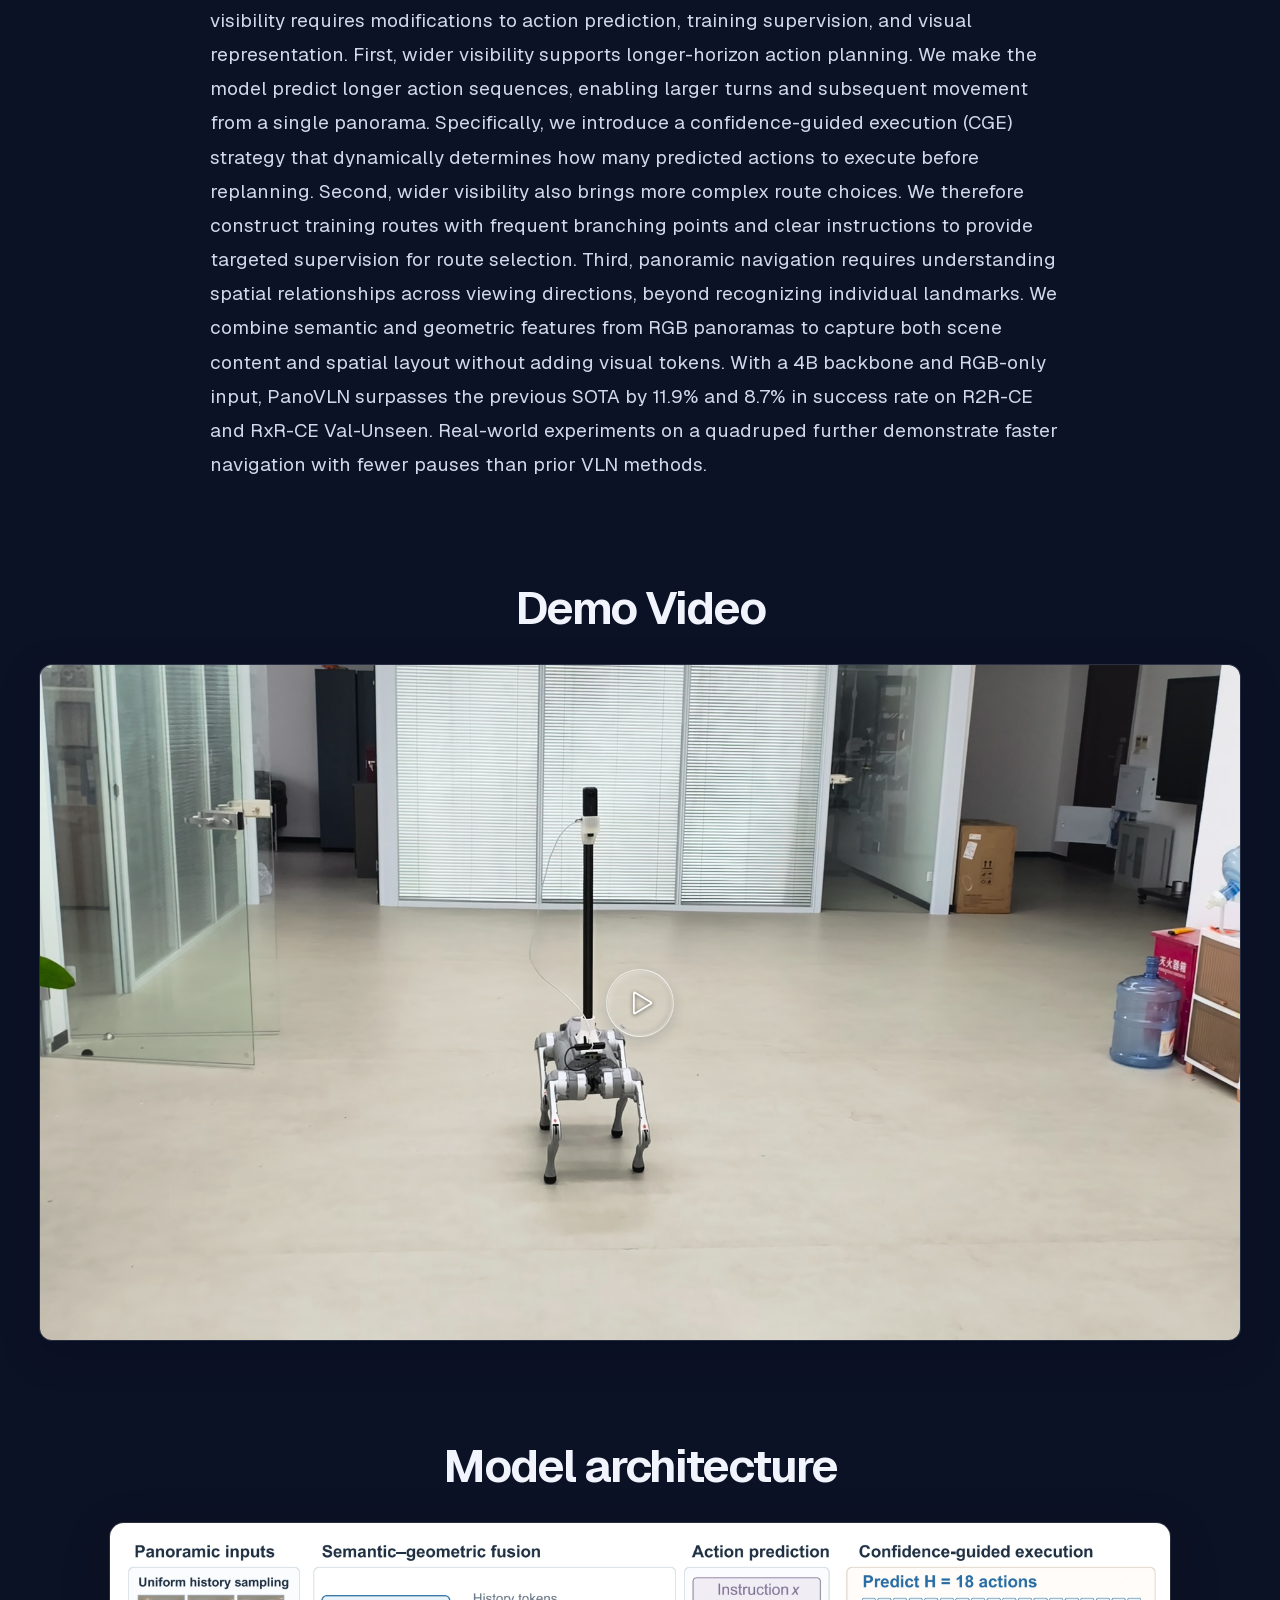
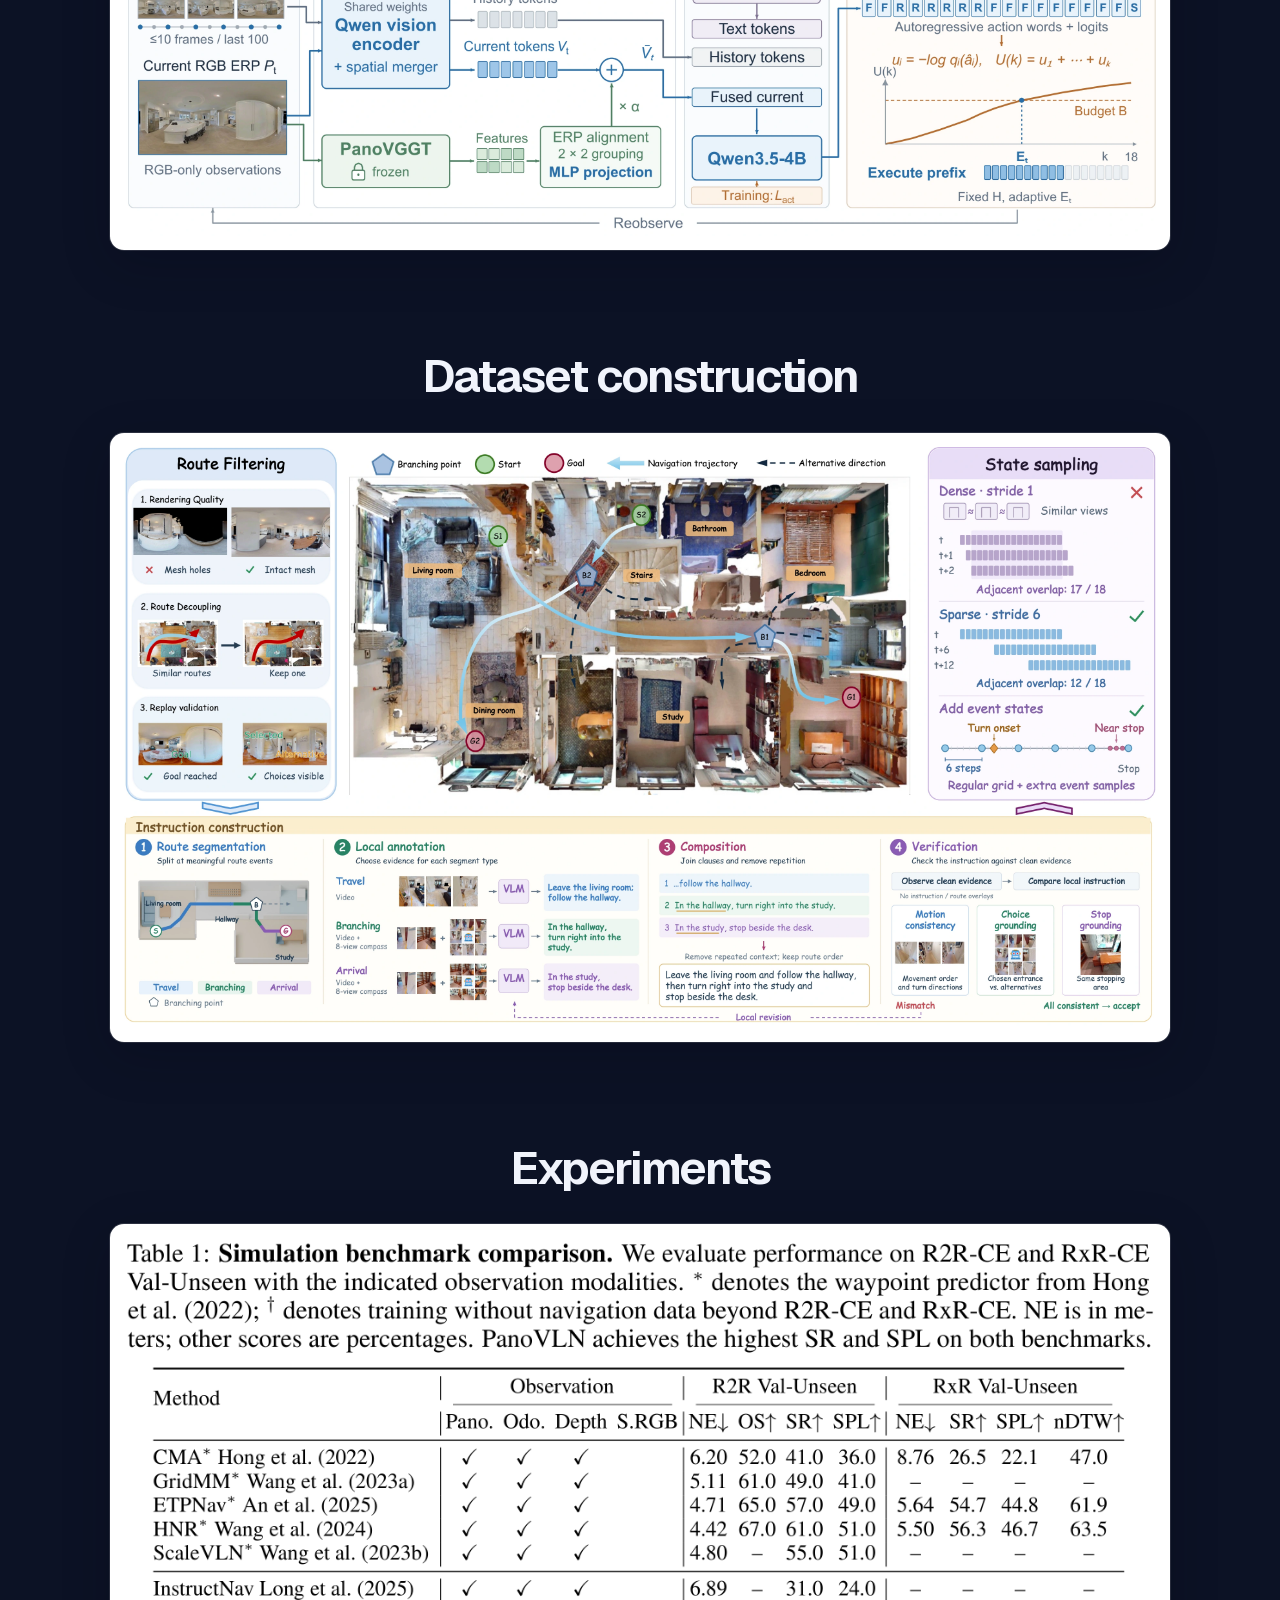
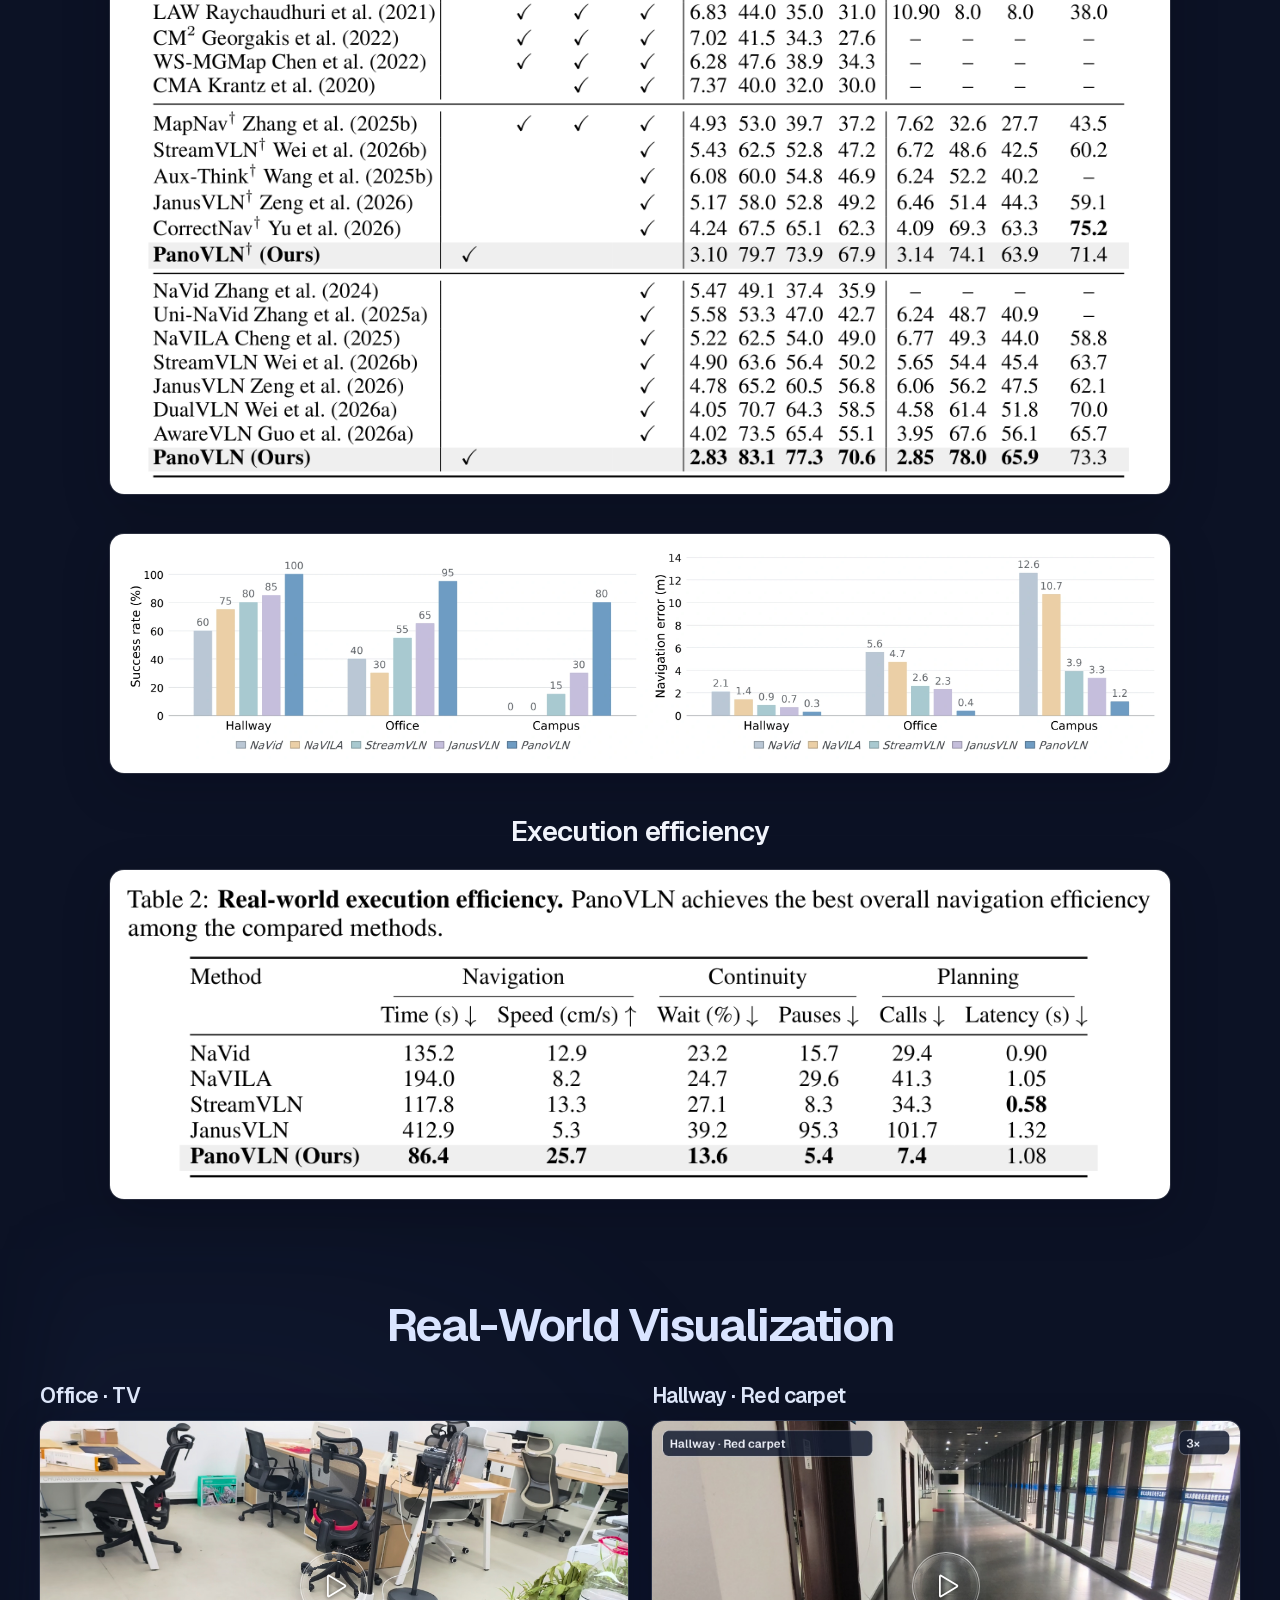
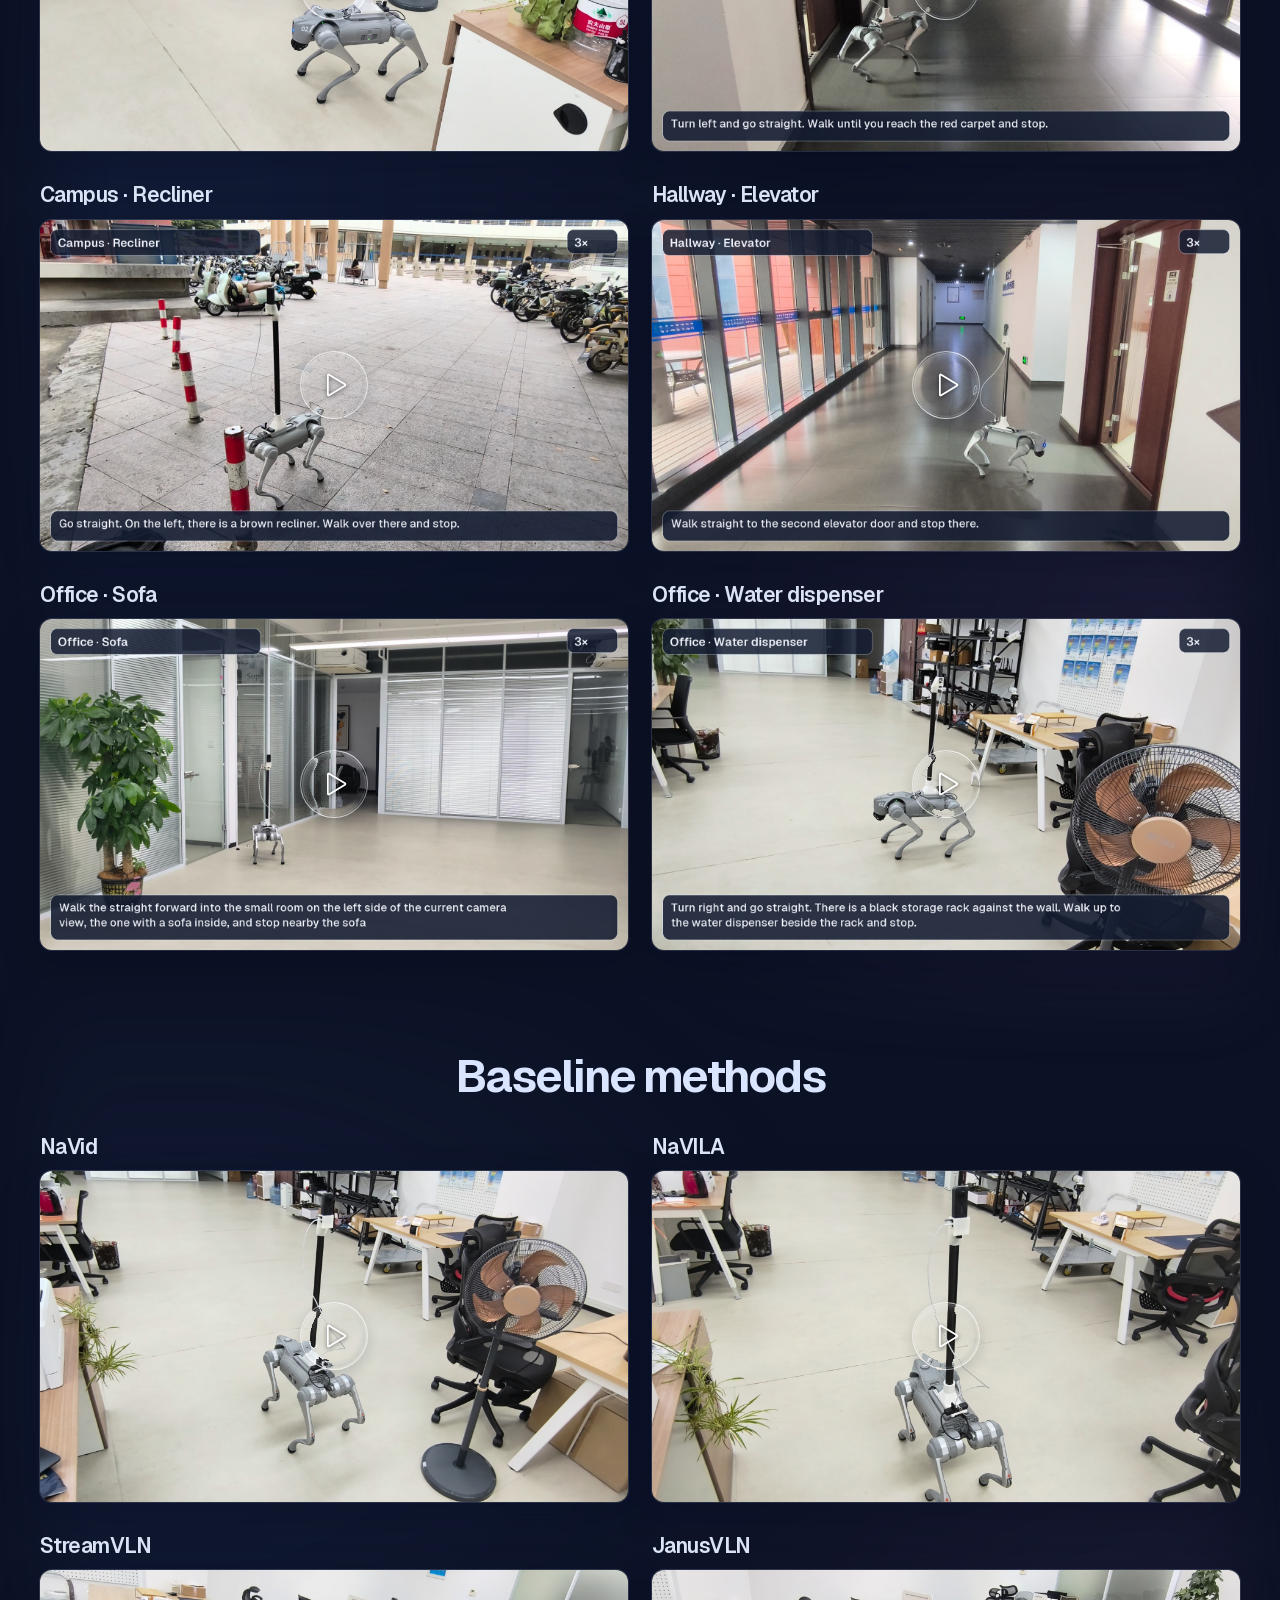
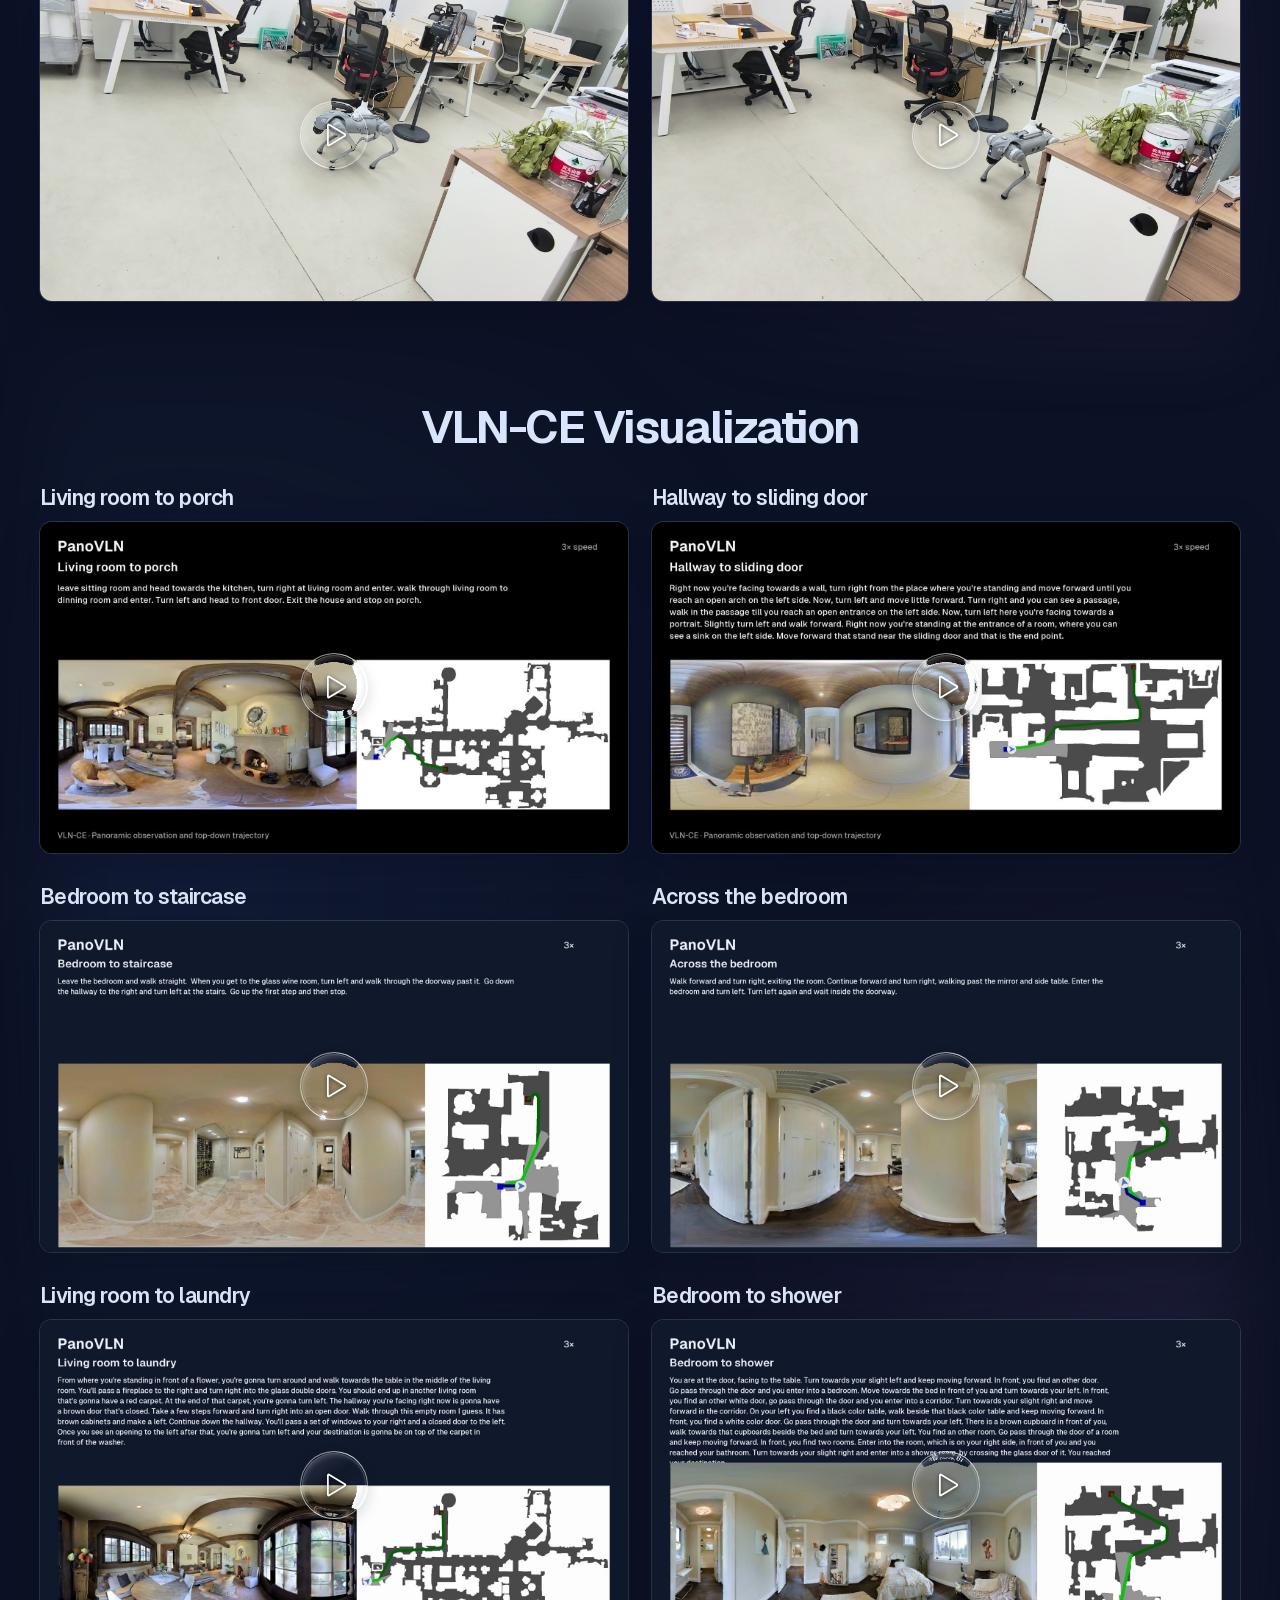
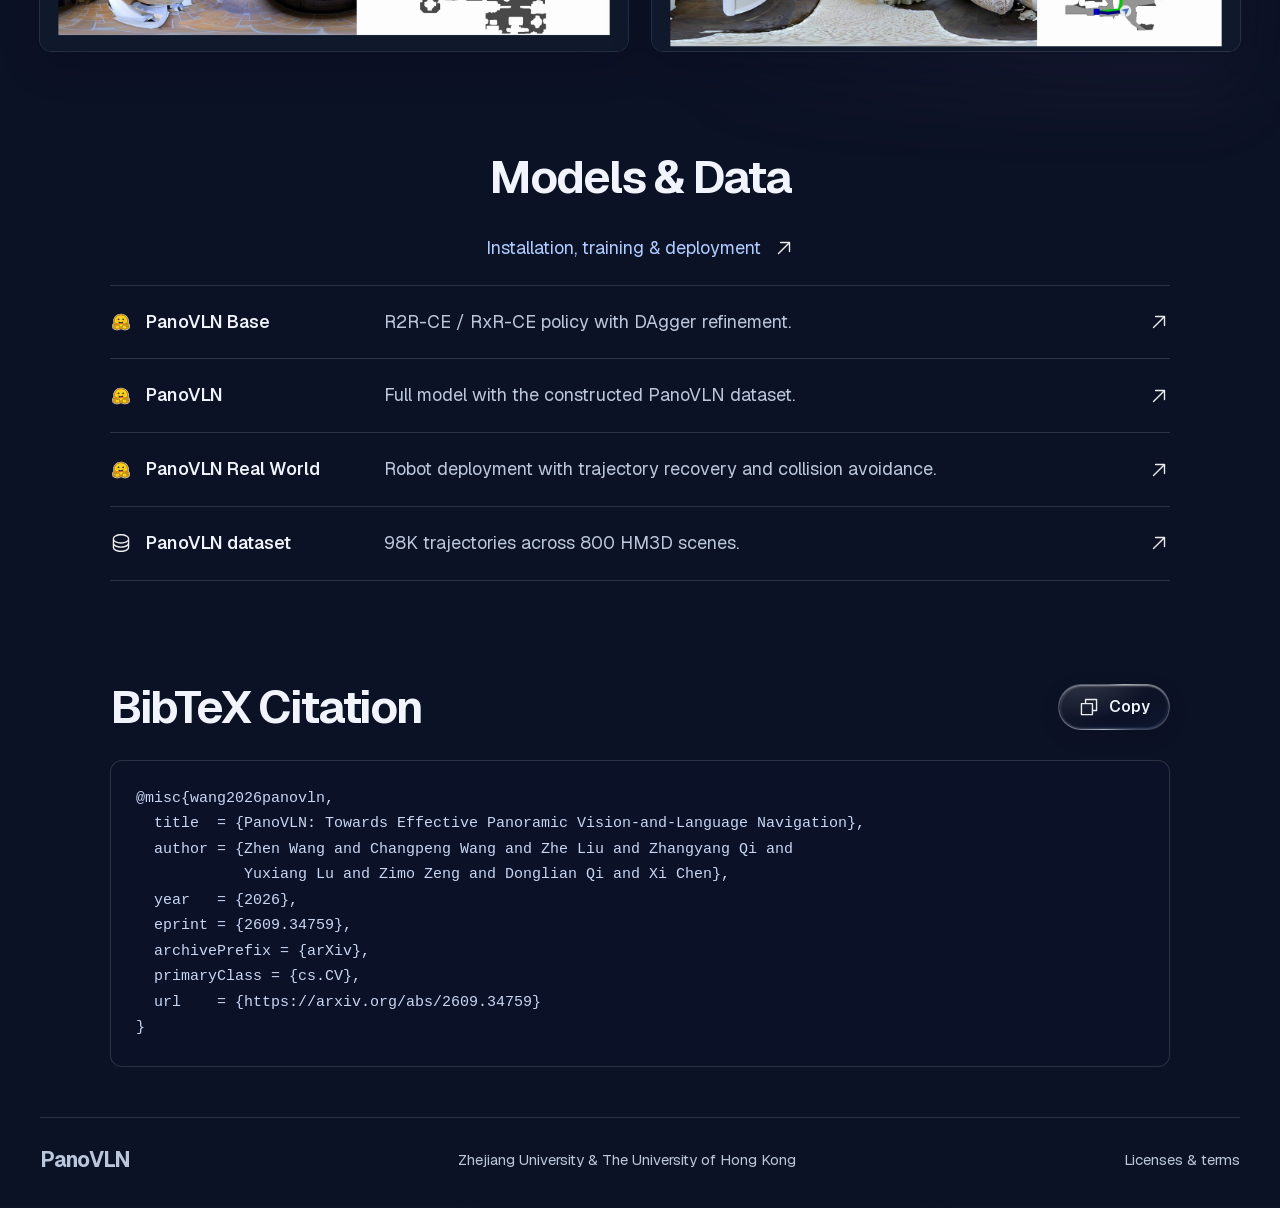
==== commit 6a4c0413: "Link the published arXiv paper" ====
--- a/docs/index.html
+++ b/docs/index.html
@@ -18,7 +18,7 @@
 <div class="hero-copy"><h1 id="project-title">PanoVLN</h1><p class="paper-title">Towards Effective Panoramic<br class="title-break"> Vision-and-Language Navigation</p>
 <div class="authors"><span>Zhen Wang<sup>1</sup></span><span>Changpeng Wang<sup>1</sup></span><span>Zhe Liu<sup>2</sup></span><span>Zhangyang Qi<sup>2</sup></span><span>Yuxiang Lu<sup>2</sup></span><span>Zimo Zeng<sup>1</sup></span><span>Donglian Qi<sup>1</sup></span><span>Xi Chen<sup>2</sup></span></div>
 <p class="affiliations"><span><sup>1</sup> Zhejiang University</span><span><sup>2</sup> The University of Hong Kong</span></p>
-<div class="hero-links"><a class="button glass-control" href="https://github.com/wangzhen-w/PanoVLN"><img class="icon" src="assets/icons/brands/github.svg" width="22" height="22" alt=""> Code</a><a class="button glass-control" href="https://huggingface.co/wangzhen-w/PanoVLN"><img class="icon" src="assets/icons/brands/huggingface.svg" width="22" height="22" alt=""> Model</a><a class="button glass-control" href="https://huggingface.co/wangzhen-w/PanoVLN_base"><img class="icon" src="assets/icons/brands/huggingface.svg" width="22" height="22" alt=""> Model (Base)</a><a class="button glass-control" href="https://huggingface.co/wangzhen-w/PanoVLN_realworld"><img class="icon" src="assets/icons/brands/huggingface.svg" width="22" height="22" alt=""> Model (Realworld)</a><a class="button glass-control" href="https://huggingface.co/datasets/wangzhen-w/PanoVLN"><img class="icon" src="assets/icons/phosphor/regular/database.svg" width="22" height="22" alt=""> Dataset</a><span class="button glass-control unavailable" aria-disabled="true" title="The arXiv link will be added after publication"><img class="icon" src="assets/icons/brands/arxiv.svg" width="22" height="22" alt=""> arXiv · soon</span></div>
+<div class="hero-links"><a class="button glass-control" href="https://github.com/wangzhen-w/PanoVLN"><img class="icon" src="assets/icons/brands/github.svg" width="22" height="22" alt=""> Code</a><a class="button glass-control" href="https://huggingface.co/wangzhen-w/PanoVLN"><img class="icon" src="assets/icons/brands/huggingface.svg" width="22" height="22" alt=""> Model</a><a class="button glass-control" href="https://huggingface.co/wangzhen-w/PanoVLN_base"><img class="icon" src="assets/icons/brands/huggingface.svg" width="22" height="22" alt=""> Model (Base)</a><a class="button glass-control" href="https://huggingface.co/wangzhen-w/PanoVLN_realworld"><img class="icon" src="assets/icons/brands/huggingface.svg" width="22" height="22" alt=""> Model (Realworld)</a><a class="button glass-control" href="https://huggingface.co/datasets/wangzhen-w/PanoVLN"><img class="icon" src="assets/icons/phosphor/regular/database.svg" width="22" height="22" alt=""> Dataset</a><a class="button glass-control" href="https://arxiv.org/abs/2609.34759" aria-label="Read the paper on arXiv"><img class="icon" src="assets/icons/brands/arxiv.svg" width="22" height="22" alt=""> arXiv</a></div>
 </div>
 </section>
 
@@ -68,7 +68,10 @@
   author = {Zhen Wang and Changpeng Wang and Zhe Liu and Zhangyang Qi and
             Yuxiang Lu and Zimo Zeng and Donglian Qi and Xi Chen},
   year   = {2026},
-  url    = {https://github.com/wangzhen-w/PanoVLN}
+  eprint = {2609.34759},
+  archivePrefix = {arXiv},
+  primaryClass = {cs.CV},
+  url    = {https://arxiv.org/abs/2609.34759}
 }</code></pre><span id="copy-status" role="status" class="visually-hidden"></span></section>
 </main>
 <footer class="footer wrap"><a class="wordmark" href="#">PanoVLN</a><p>Zhejiang University &amp; The University of Hong Kong</p><a href="https://github.com/wangzhen-w/PanoVLN#license">Licenses &amp; terms</a></footer>
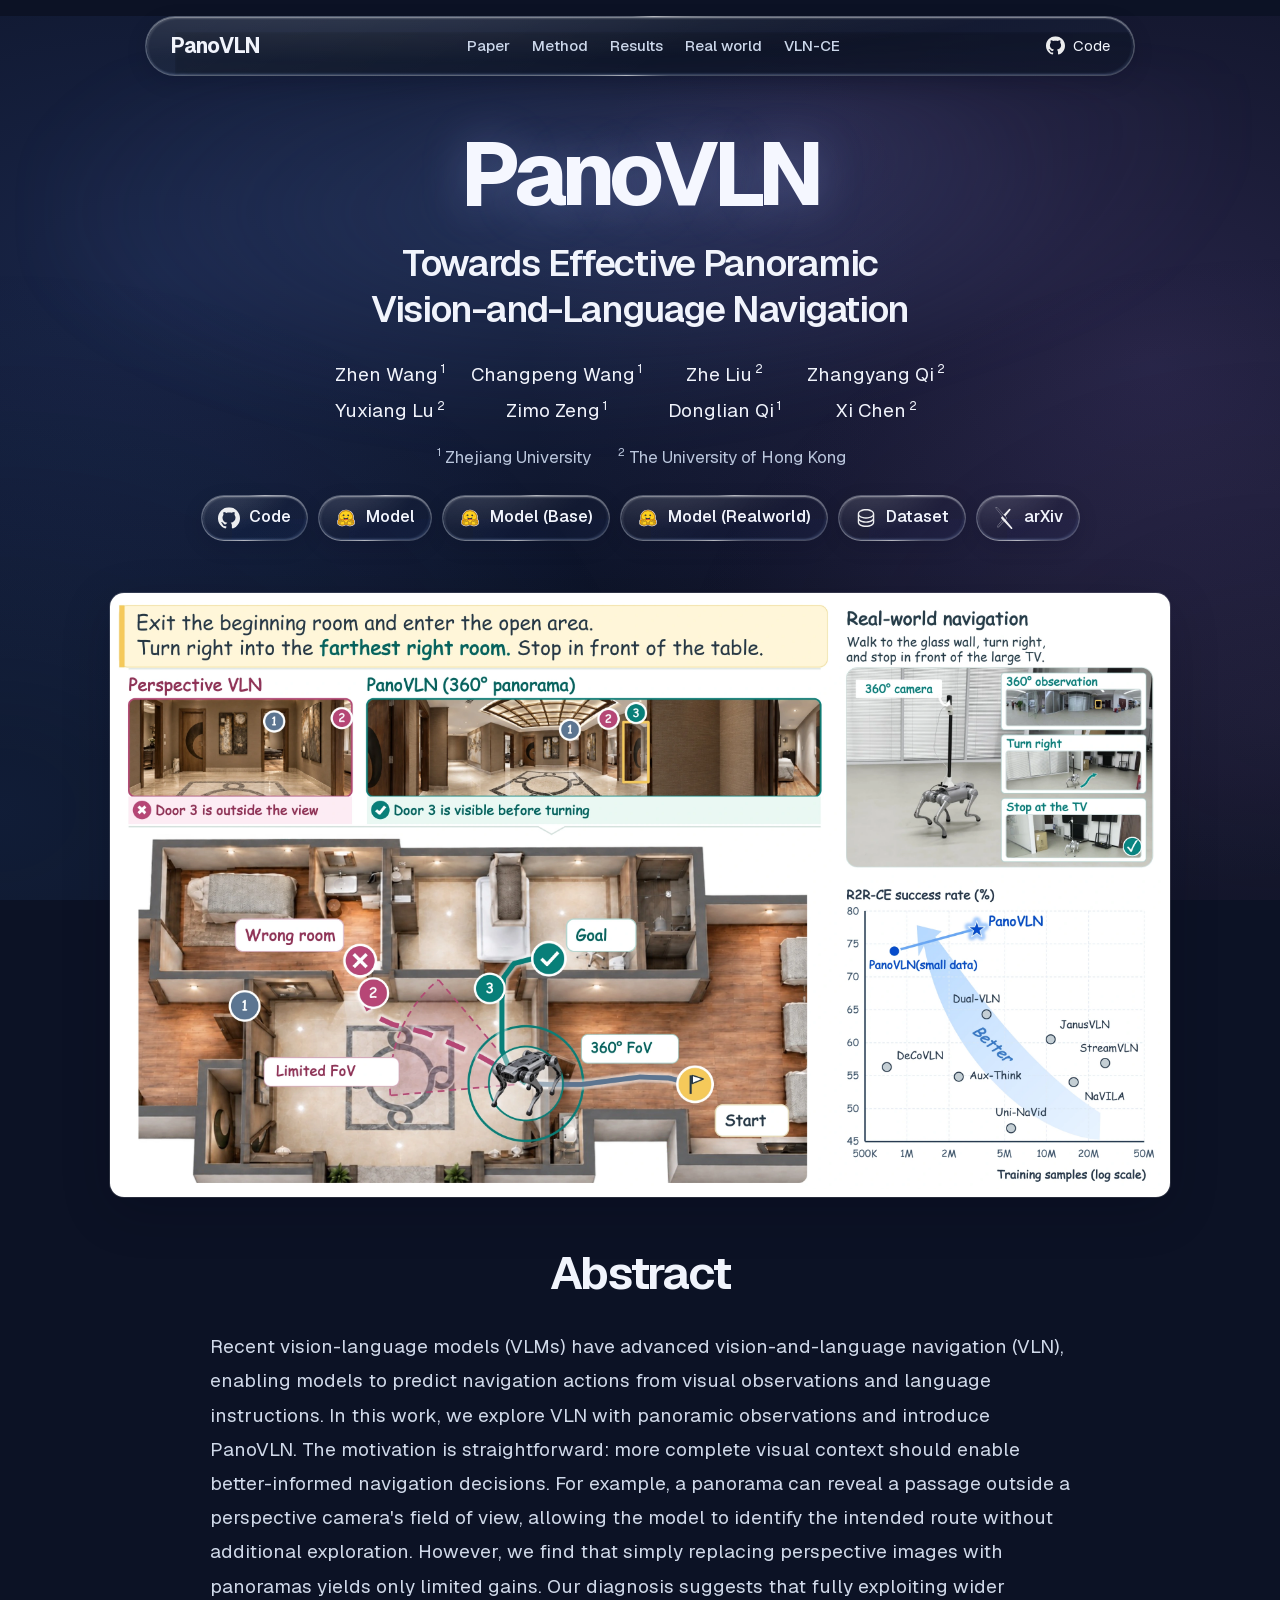
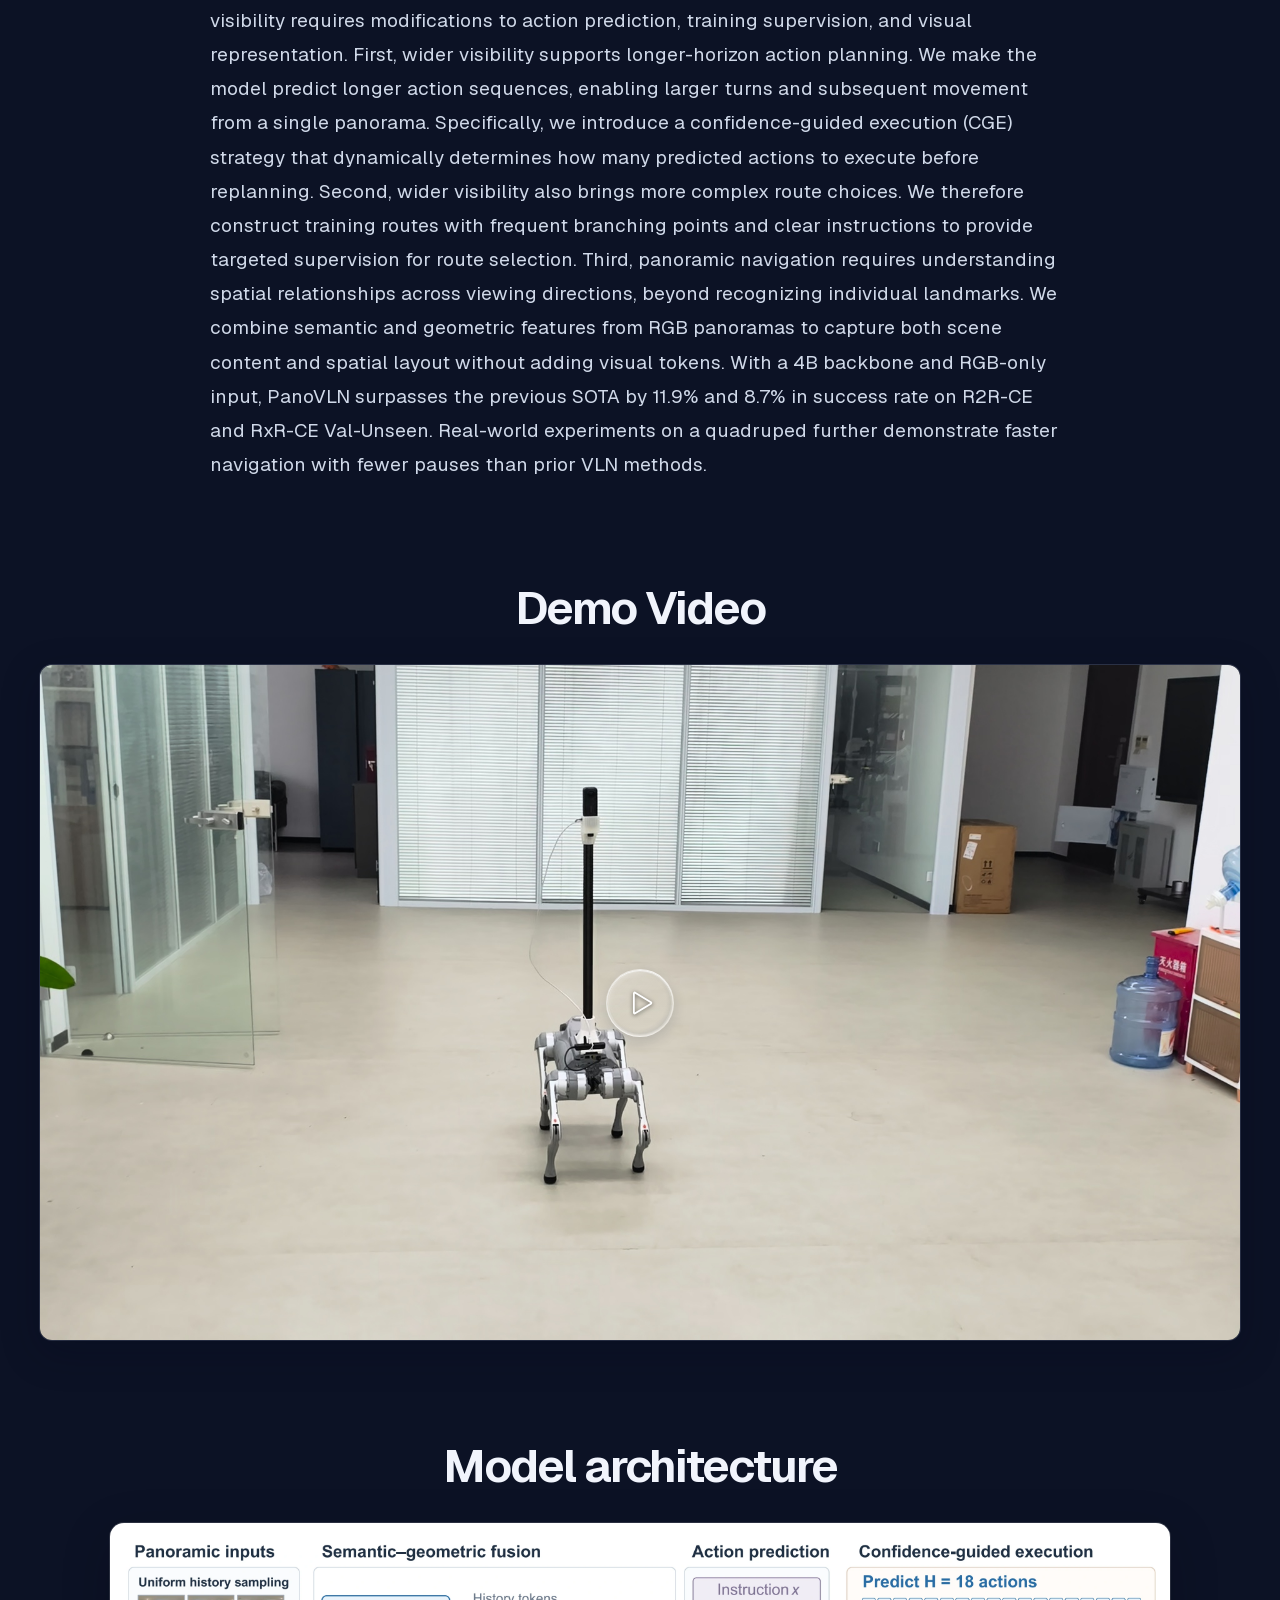
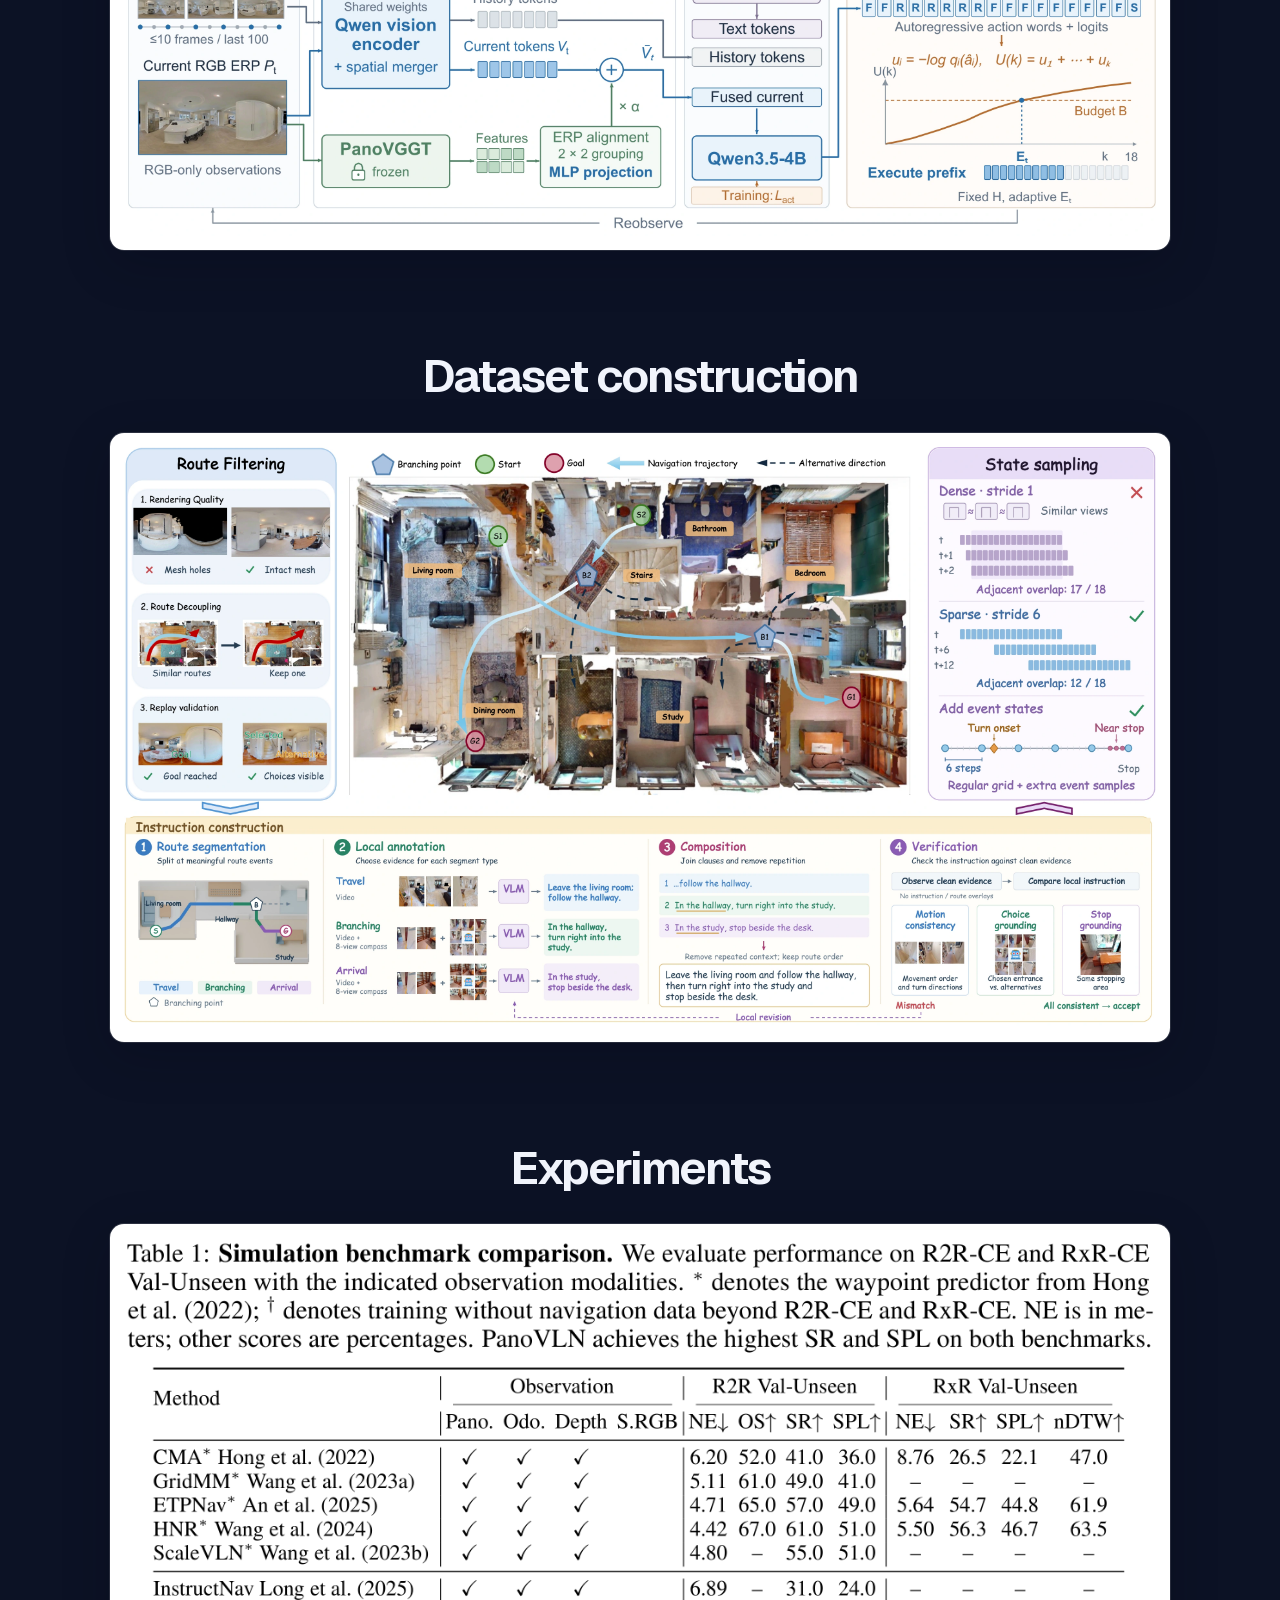
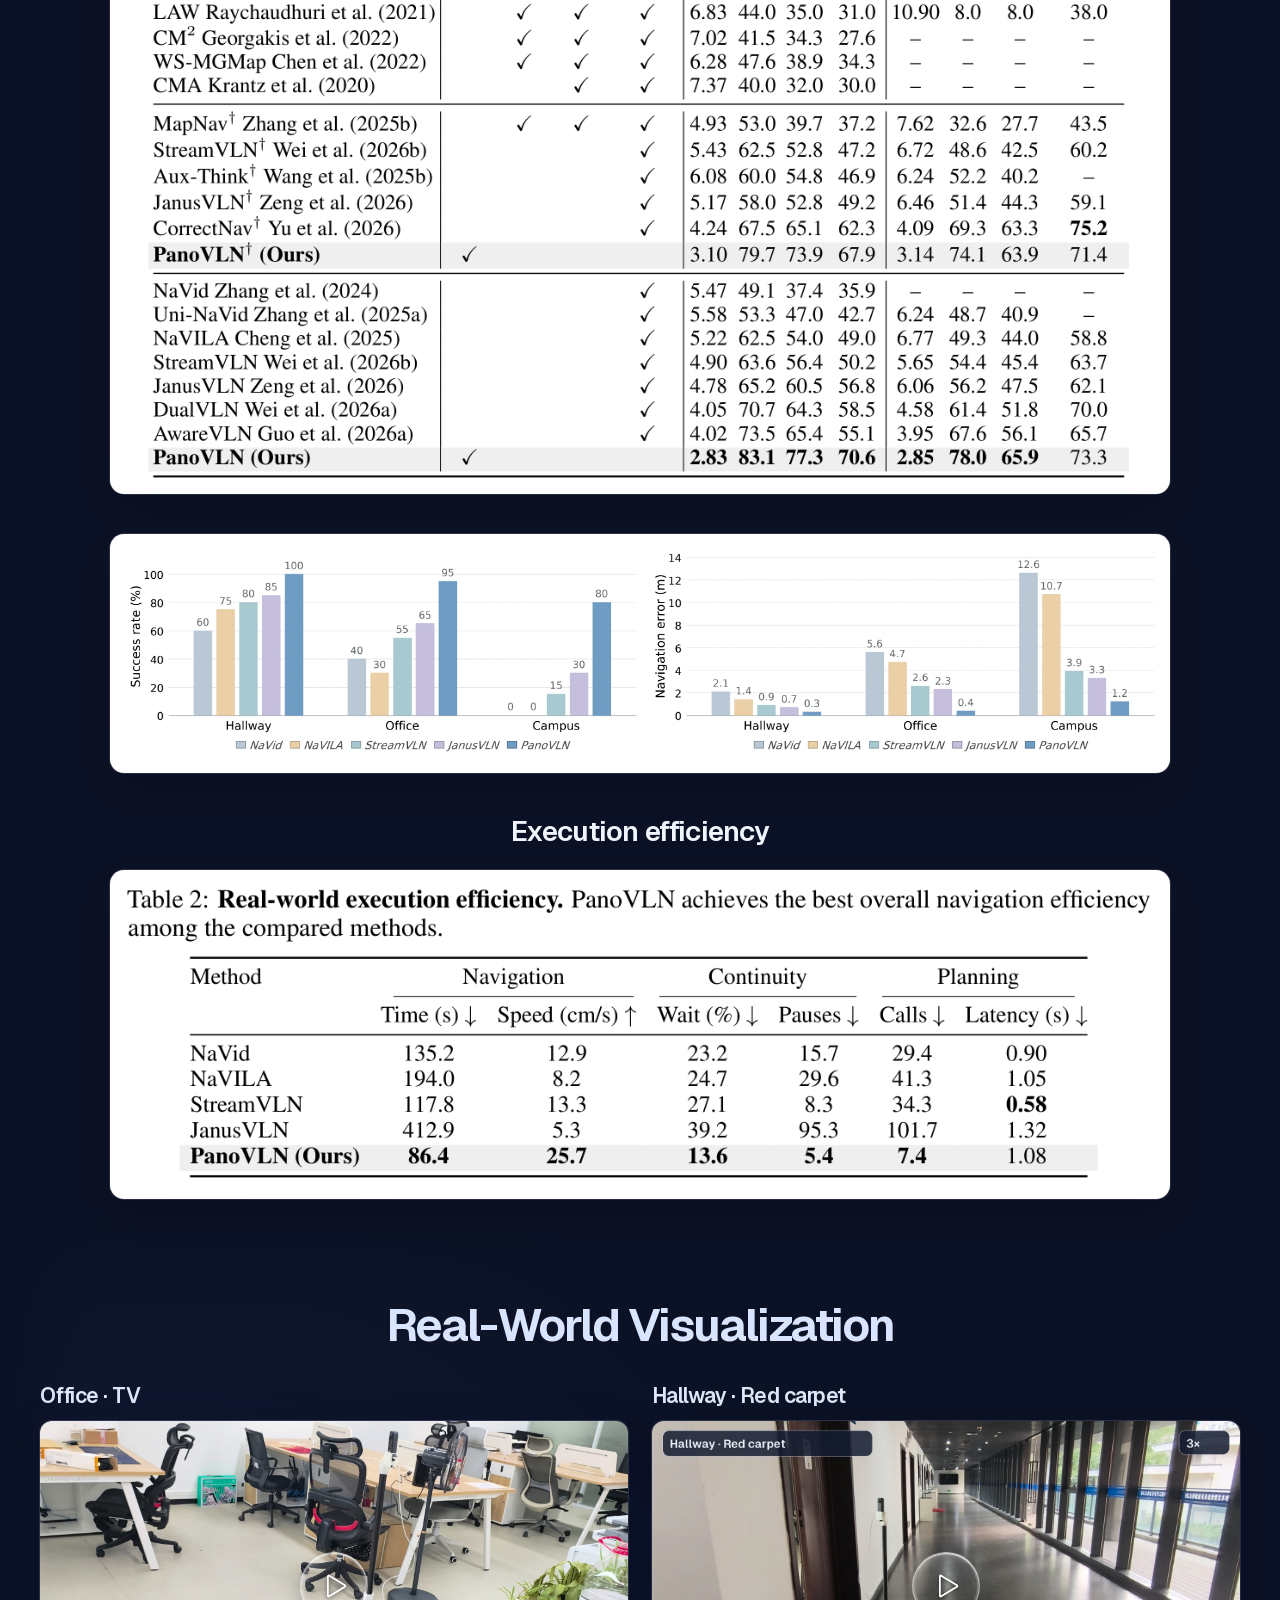
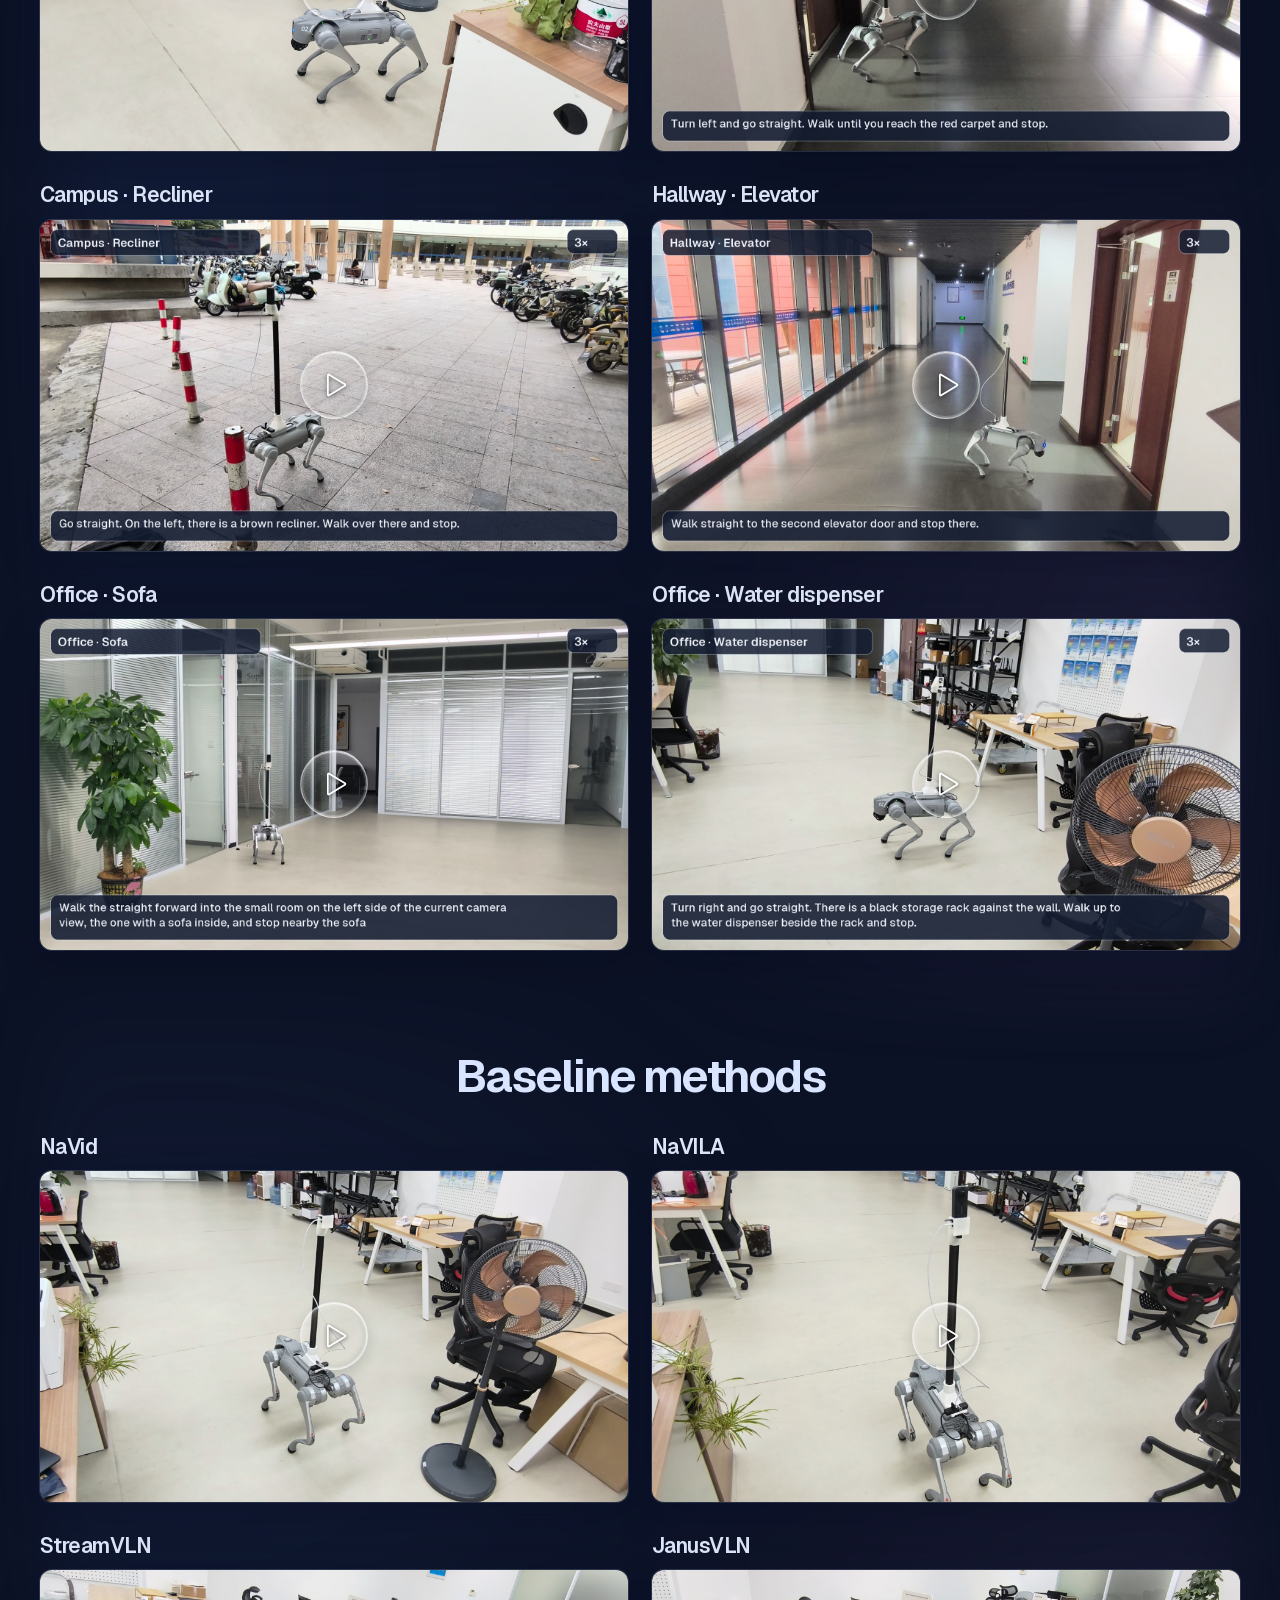
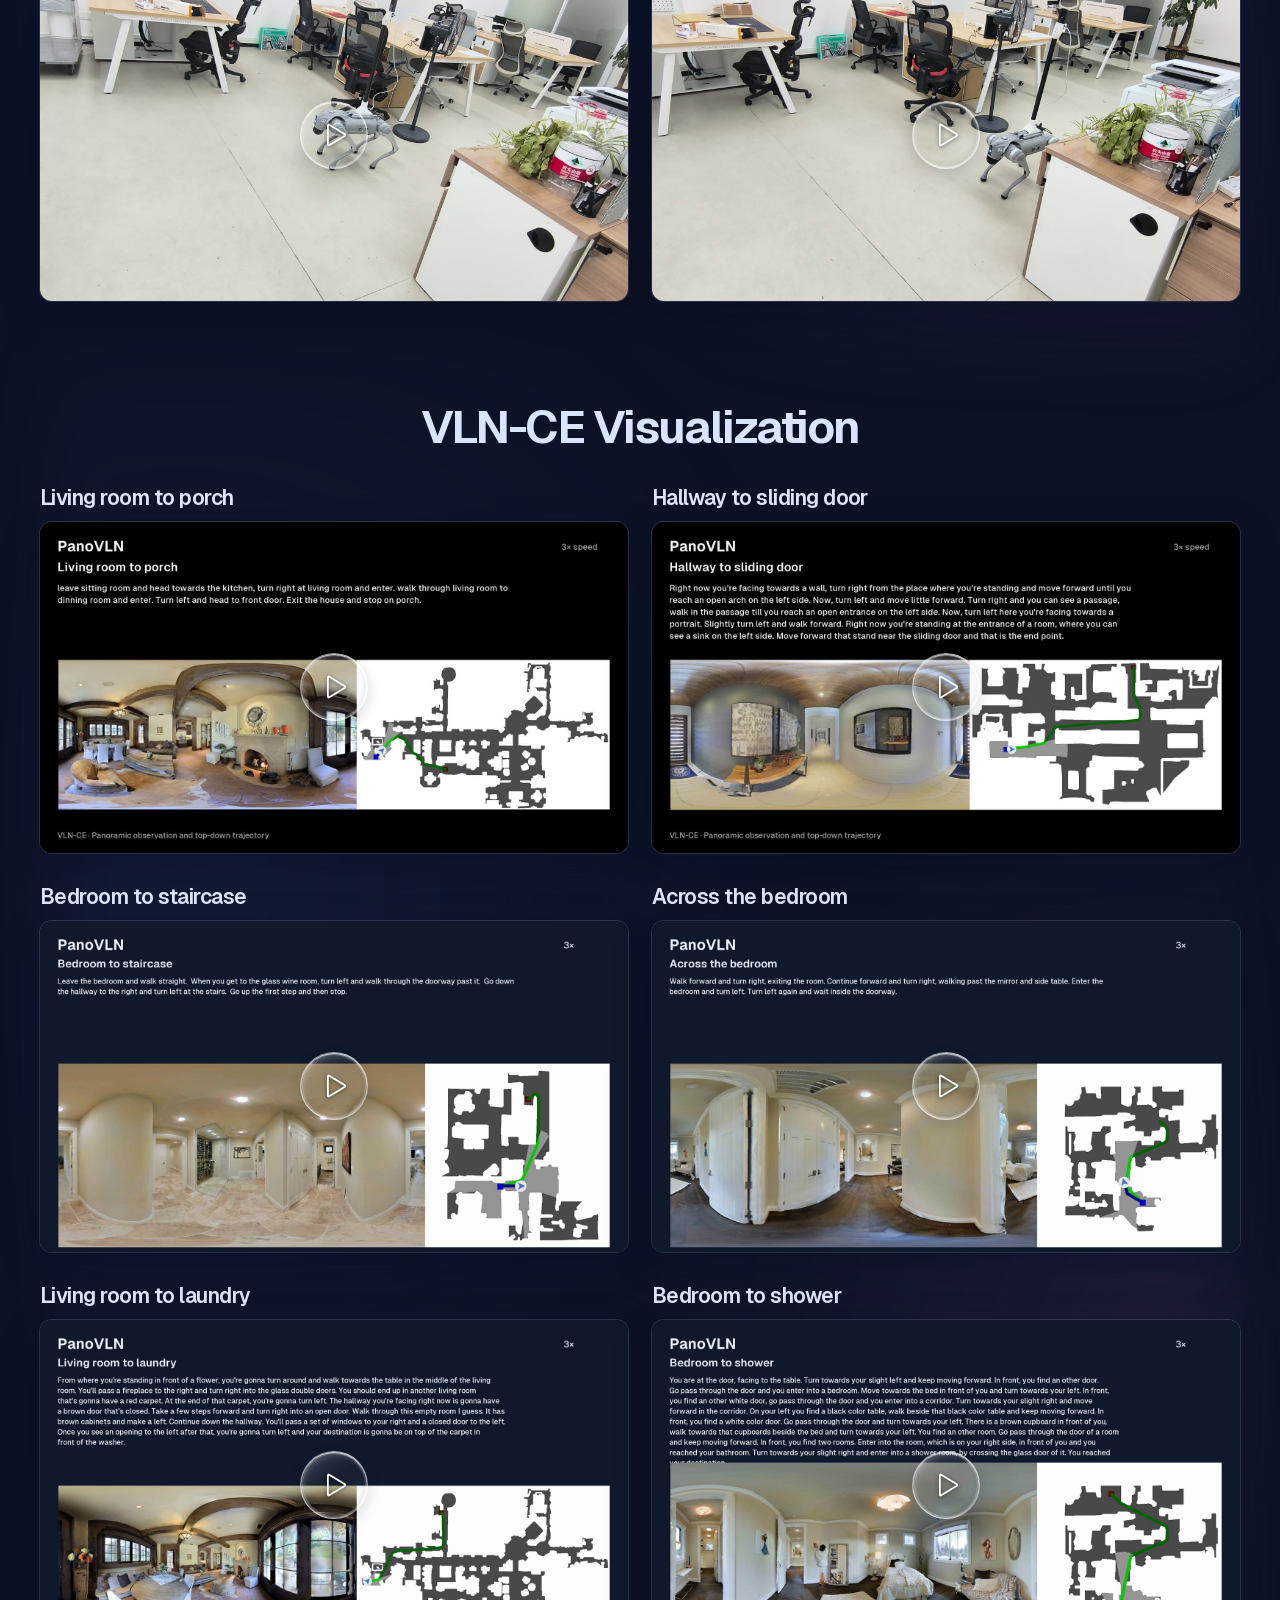
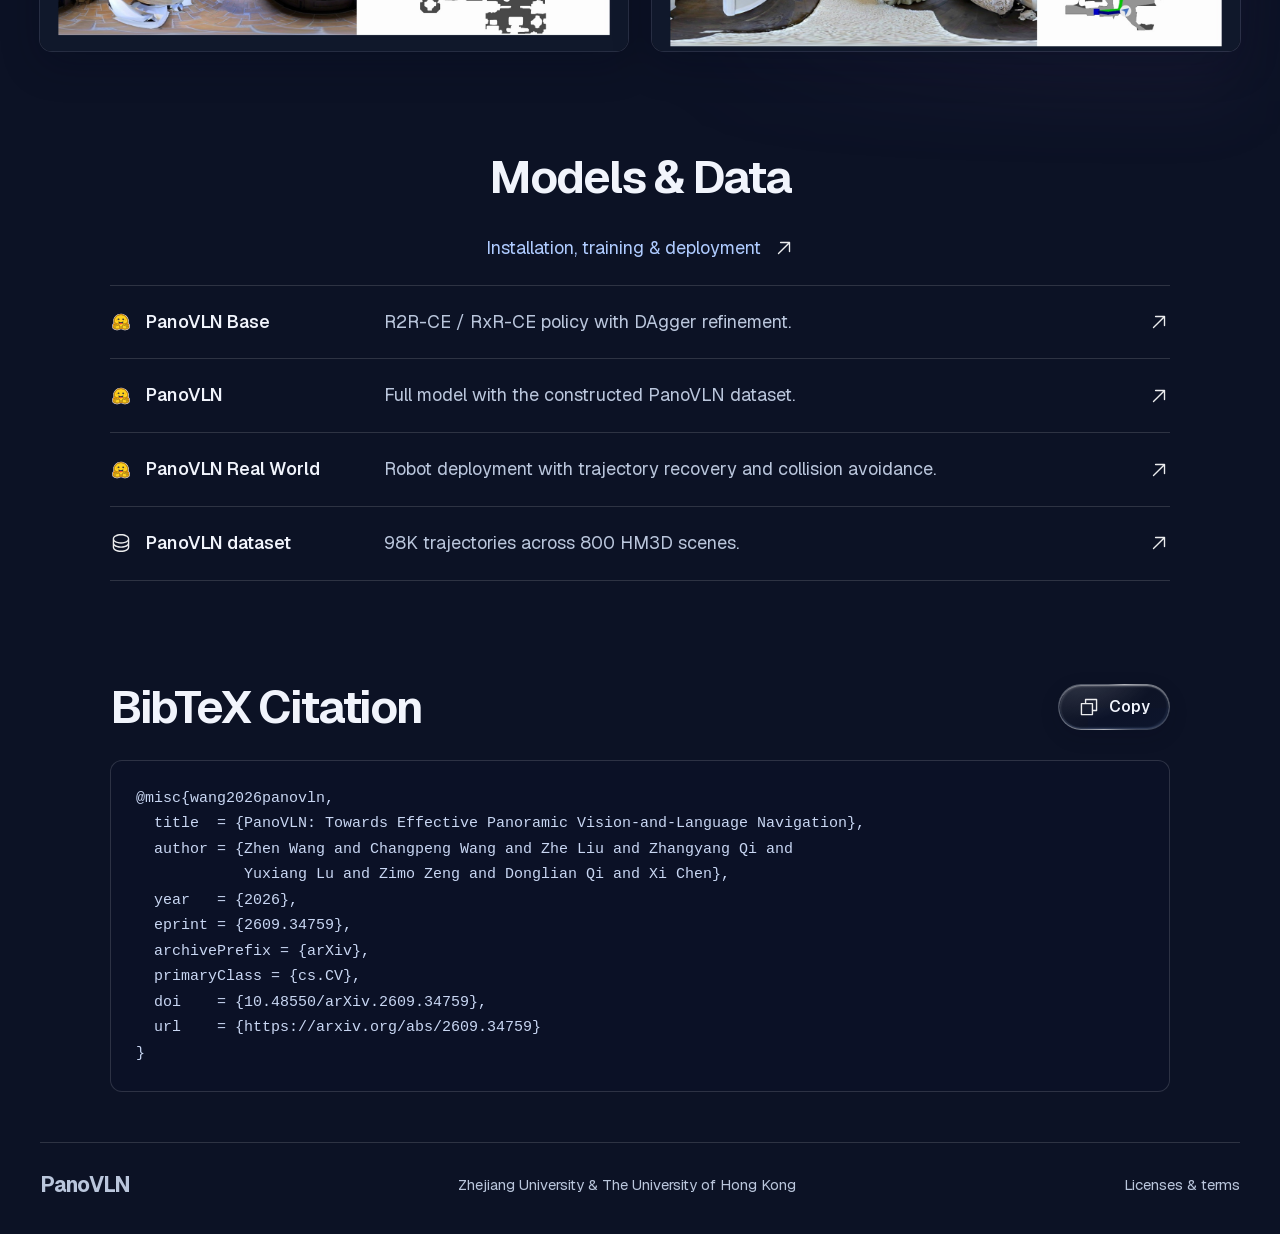
==== commit 41a4833f: "Finalize arXiv citation and remove duplicate paper PDF" ====
--- a/docs/index.html
+++ b/docs/index.html
@@ -71,6 +71,7 @@
   eprint = {2609.34759},
   archivePrefix = {arXiv},
   primaryClass = {cs.CV},
+  doi    = {10.48550/arXiv.2609.34759},
   url    = {https://arxiv.org/abs/2609.34759}
 }</code></pre><span id="copy-status" role="status" class="visually-hidden"></span></section>
 </main>
